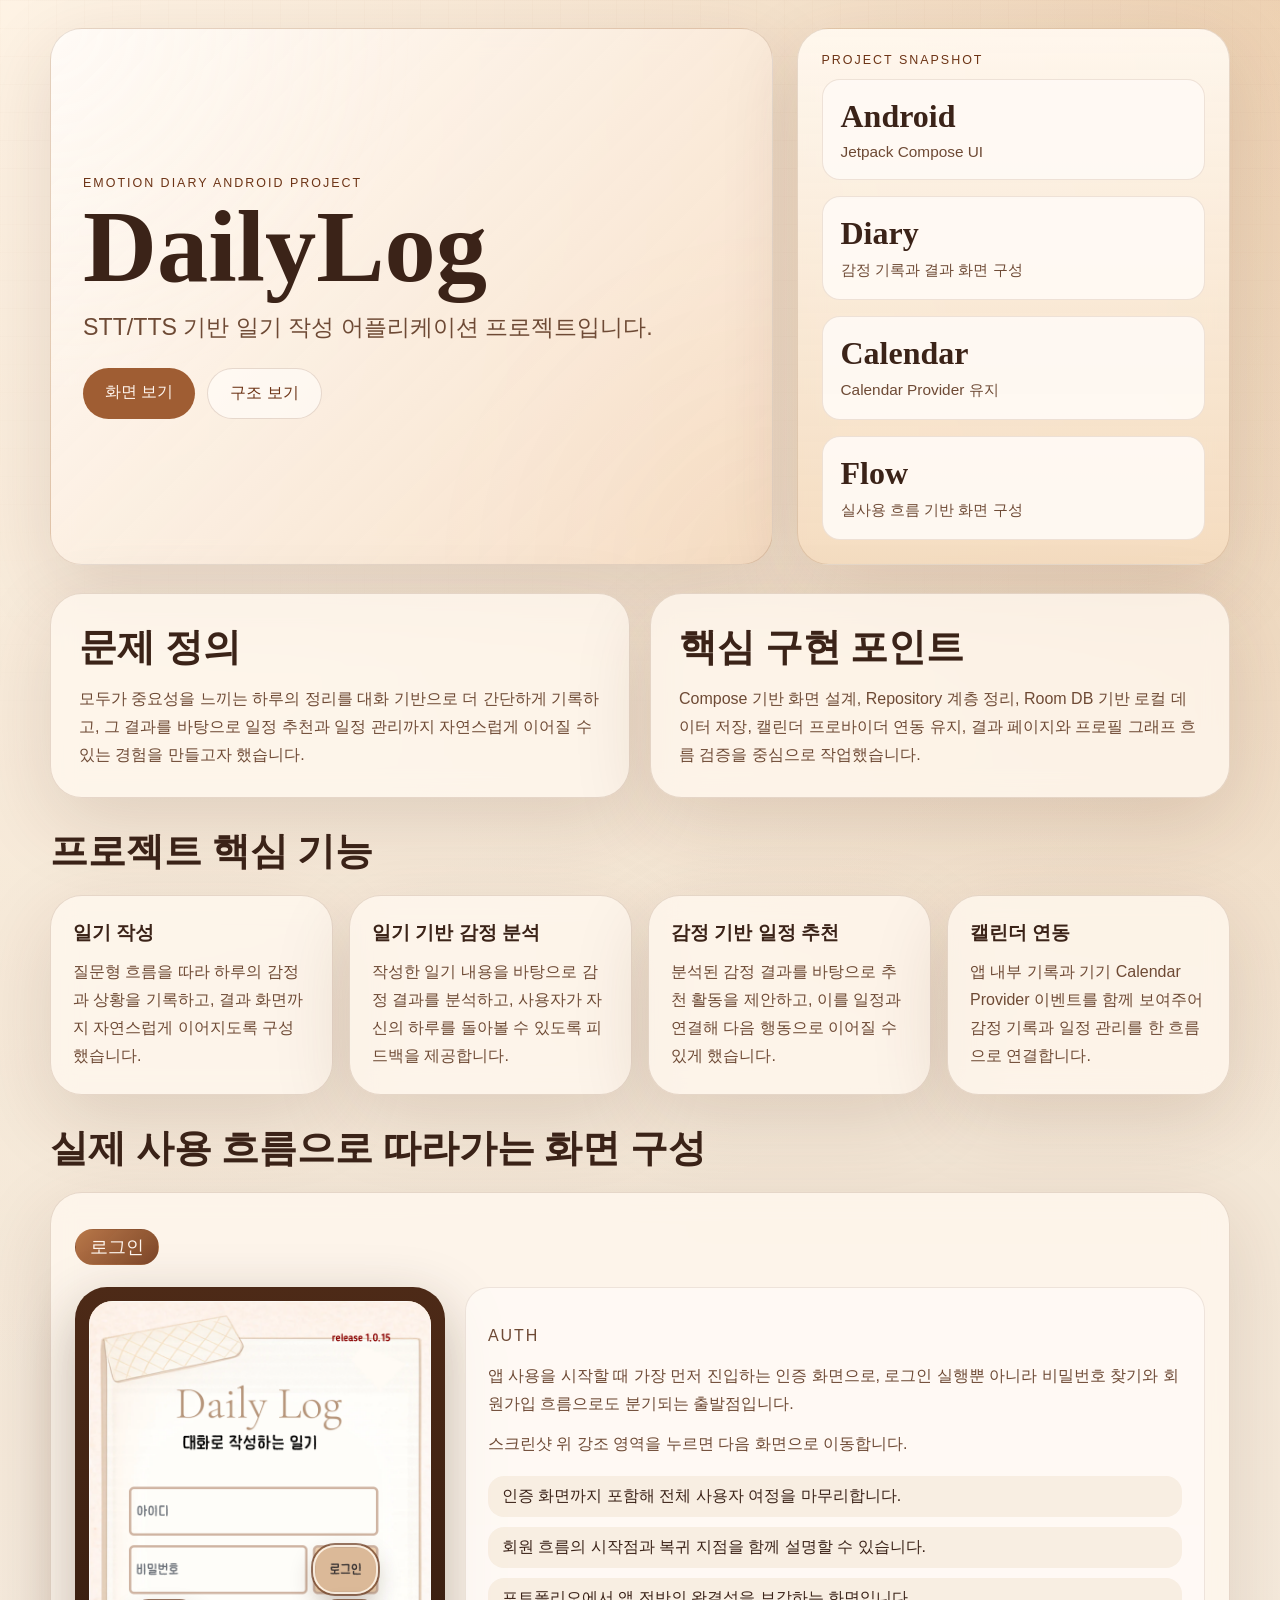
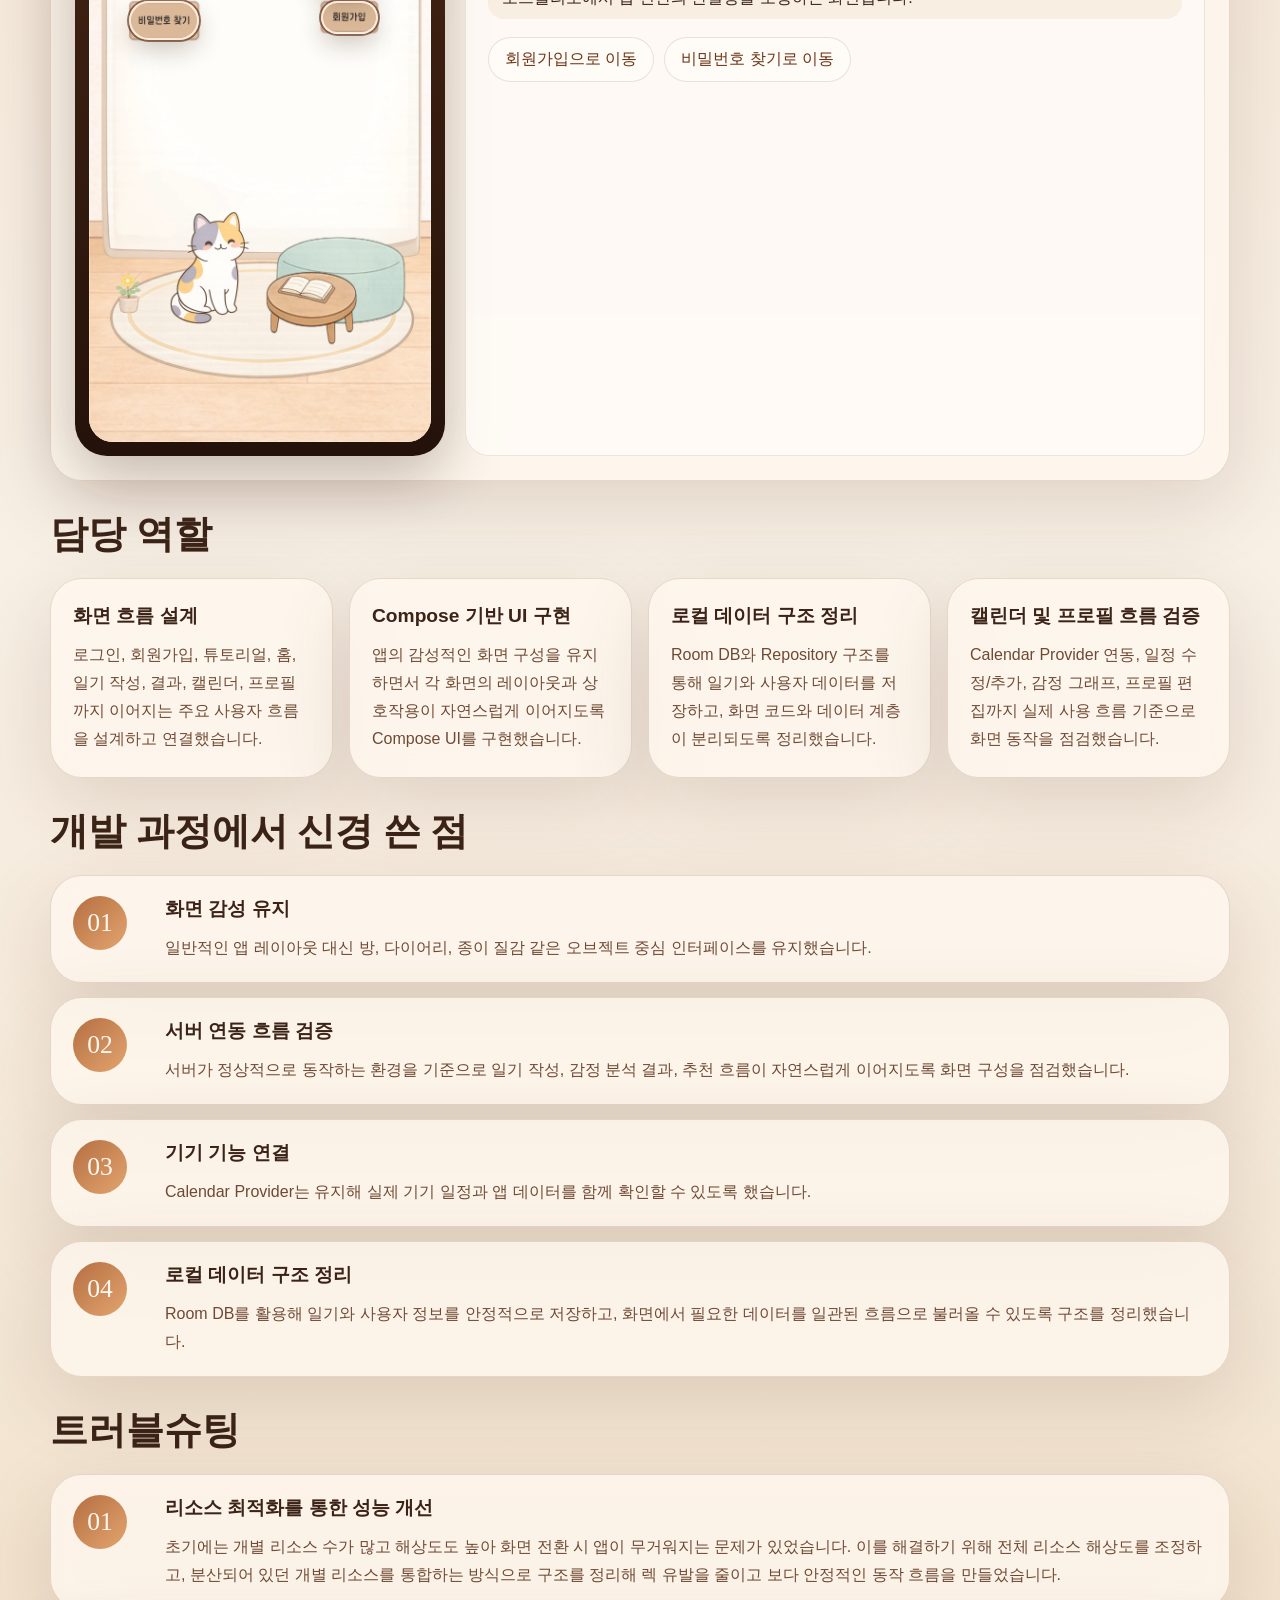
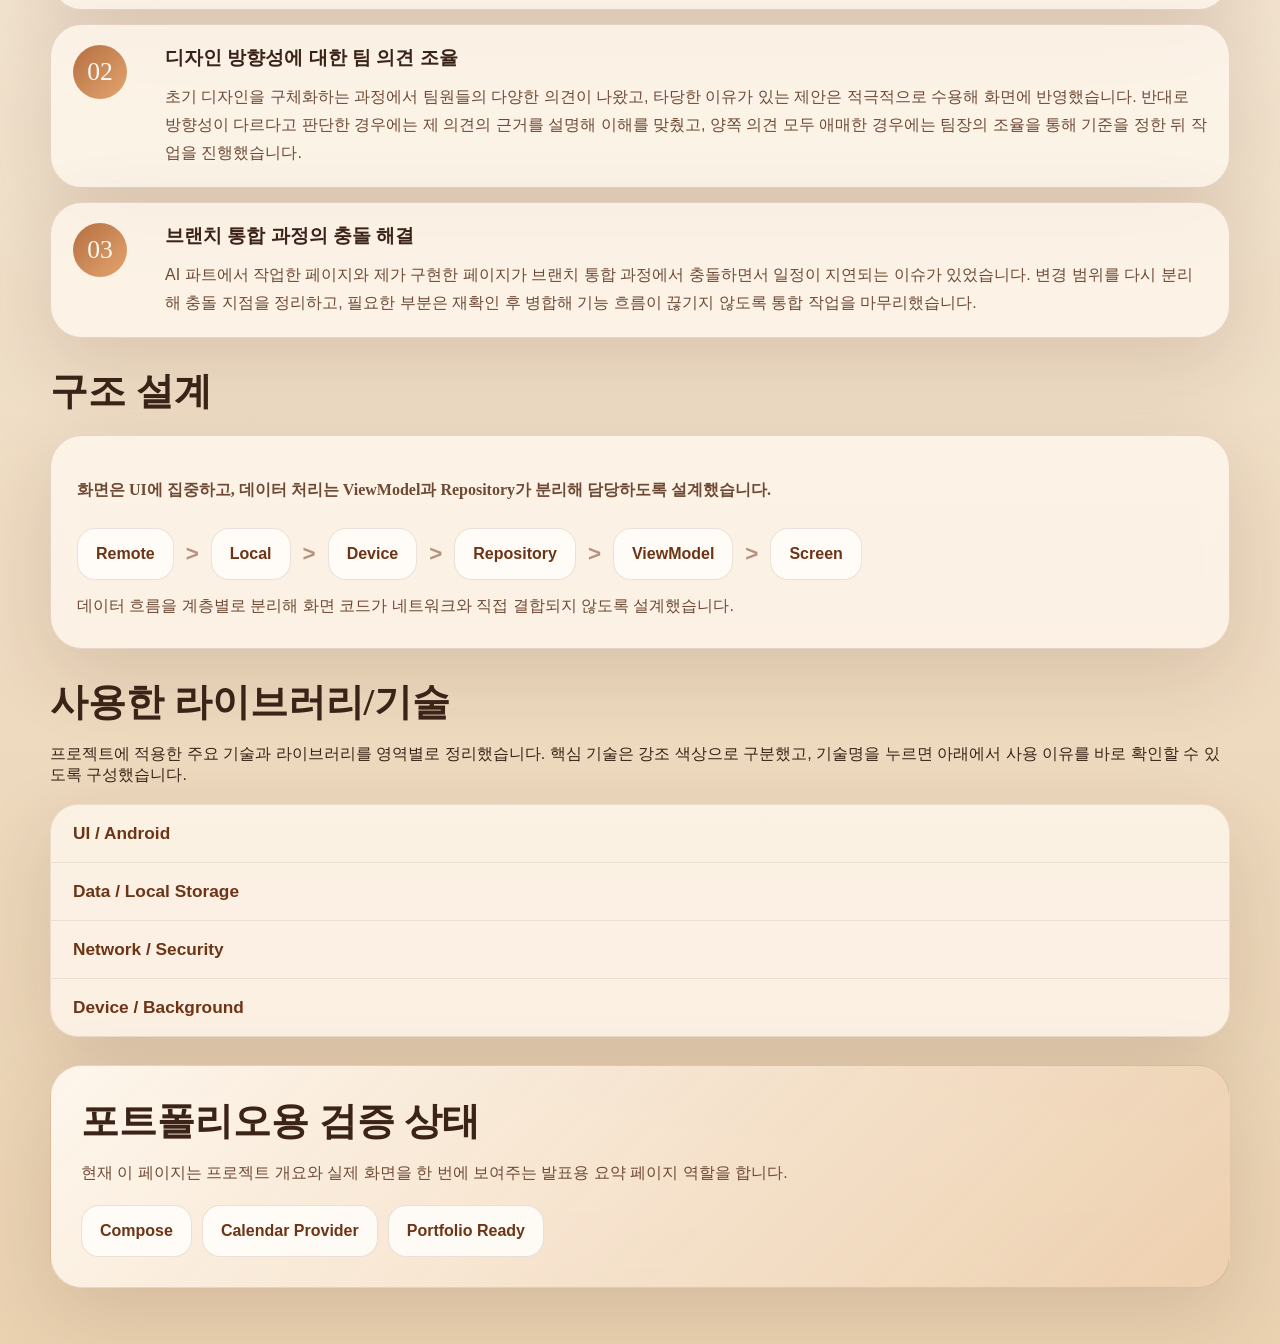
==== dailylog-portfolio/index.html @ 1c886215 "feat: add portfolio hub page to root index" ====
<!DOCTYPE html>
<html lang="ko">
<head>
  <meta charset="UTF-8">
  <meta name="viewport" content="width=device-width, initial-scale=1.0">
  <title>DailyLog Portfolio</title>
  <link rel="stylesheet" href="./styles.css">
</head>
<body>
  <div class="page-shell">
    <header class="hero">
      <div class="hero-copy">
        <p class="eyebrow">Emotion Diary Android Project</p>
        <h1>DailyLog</h1>
        <p class="hero-summary">
          STT/TTS 기반 일기 작성 어플리케이션 프로젝트입니다.
        </p>
        <div class="hero-actions">
          <a class="primary-link" href="#screens">화면 보기</a>
          <a class="secondary-link" href="#architecture">구조 보기</a>
        </div>
      </div>

      <div class="hero-card">
        <p class="hero-card-label">Project Snapshot</p>
        <div class="stat-grid">
          <article class="stat-card">
            <span class="stat-value">Android</span>
            <span class="stat-label">Jetpack Compose UI</span>
          </article>
          <article class="stat-card">
            <span class="stat-value">Diary</span>
            <span class="stat-label">감정 기록과 결과 화면 구성</span>
          </article>
          <article class="stat-card">
            <span class="stat-value">Calendar</span>
            <span class="stat-label">Calendar Provider 유지</span>
          </article>
          <article class="stat-card">
            <span class="stat-value">Flow</span>
            <span class="stat-label">실사용 흐름 기반 화면 구성</span>
          </article>
        </div>
      </div>
    </header>

    <main>
      <section class="section intro-strip" id="overview">
        <article class="panel">
          <h2>문제 정의</h2>
          <p>
            모두가 중요성을 느끼는 하루의 정리를 대화 기반으로 더 간단하게 기록하고,
            그 결과를 바탕으로 일정 추천과 일정 관리까지 자연스럽게 이어질 수 있는 경험을 만들고자 했습니다.
          </p>
        </article>
        <article class="panel">
          <h2>핵심 구현 포인트</h2>
          <p>
            Compose 기반 화면 설계, Repository 계층 정리, Room DB 기반 로컬 데이터 저장, 캘린더 프로바이더 연동 유지,
            결과 페이지와 프로필 그래프 흐름 검증을 중심으로 작업했습니다.
          </p>
        </article>
      </section>

      <section class="section" id="highlights">
        <div class="section-heading">
          <h2>프로젝트 핵심 기능</h2>
        </div>
        <div class="feature-grid">
          <article class="feature-card">
            <h3>일기 작성</h3>
            <p>질문형 흐름을 따라 하루의 감정과 상황을 기록하고, 결과 화면까지 자연스럽게 이어지도록 구성했습니다.</p>
          </article>
          <article class="feature-card">
            <h3>일기 기반 감정 분석</h3>
            <p>작성한 일기 내용을 바탕으로 감정 결과를 분석하고, 사용자가 자신의 하루를 돌아볼 수 있도록 피드백을 제공합니다.</p>
          </article>
          <article class="feature-card">
            <h3>감정 기반 일정 추천</h3>
            <p>분석된 감정 결과를 바탕으로 추천 활동을 제안하고, 이를 일정과 연결해 다음 행동으로 이어질 수 있게 했습니다.</p>
          </article>
          <article class="feature-card">
            <h3>캘린더 연동</h3>
            <p>앱 내부 기록과 기기 Calendar Provider 이벤트를 함께 보여주어 감정 기록과 일정 관리를 한 흐름으로 연결합니다.</p>
          </article>
        </div>
      </section>

      <section class="section" id="screens">
        <div class="section-heading">
          <h2>실제 사용 흐름으로 따라가는 화면 구성</h2>
        </div>
        <div class="flow-layout">
          <section class="flow-stage panel">
            <div class="flow-stage-top">
              <div>
                <h3 id="flow-title" class="visually-hidden">로그인</h3>
                <div class="flow-title-sequence" id="flow-title-sequence" aria-label="현재 화면 순차 경로"></div>
              </div>
            </div>

            <div class="flow-preview-shell">
              <div class="phone-frame">
                <div class="phone-screen phone-screen-demo" id="flow-stage-canvas" aria-live="polite"></div>
              </div>
              <article class="flow-detail-card">
                <p class="flow-screen-type" id="flow-type">Main Entry</p>
                <p class="flow-description" id="flow-description">
                  사용자는 홈 화면에서 오늘의 기록 상태를 보고, 고양이와 상호작용하거나 메뉴를 열어 다음 화면으로 이동합니다.
                </p>
                <p class="flow-interaction-hint" id="flow-hint">
                  화면 안의 강조된 버튼을 직접 눌러도 같은 흐름으로 이동합니다.
                </p>
                <ul class="flat-list flow-points" id="flow-points"></ul>
                <div class="flow-actions" id="flow-actions"></div>
              </article>
            </div>
          </section>
        </div>
      </section>

      <section class="section" id="role">
        <div class="section-heading">
          <h2>담당 역할</h2>
        </div>
        <div class="feature-grid">
          <article class="feature-card">
            <h3>화면 흐름 설계</h3>
            <p>로그인, 회원가입, 튜토리얼, 홈, 일기 작성, 결과, 캘린더, 프로필까지 이어지는 주요 사용자 흐름을 설계하고 연결했습니다.</p>
          </article>
          <article class="feature-card">
            <h3>Compose 기반 UI 구현</h3>
            <p>앱의 감성적인 화면 구성을 유지하면서 각 화면의 레이아웃과 상호작용이 자연스럽게 이어지도록 Compose UI를 구현했습니다.</p>
          </article>
          <article class="feature-card">
            <h3>로컬 데이터 구조 정리</h3>
            <p>Room DB와 Repository 구조를 통해 일기와 사용자 데이터를 저장하고, 화면 코드와 데이터 계층이 분리되도록 정리했습니다.</p>
          </article>
          <article class="feature-card">
            <h3>캘린더 및 프로필 흐름 검증</h3>
            <p>Calendar Provider 연동, 일정 수정/추가, 감정 그래프, 프로필 편집까지 실제 사용 흐름 기준으로 화면 동작을 점검했습니다.</p>
          </article>
        </div>
      </section>

      <section class="section process-section" id="process">
        <div class="section-heading">
          <h2>개발 과정에서 신경 쓴 점</h2>
        </div>
        <div class="timeline">
          <article class="timeline-item">
            <span class="timeline-index">01</span>
            <div>
              <h3>화면 감성 유지</h3>
              <p>일반적인 앱 레이아웃 대신 방, 다이어리, 종이 질감 같은 오브젝트 중심 인터페이스를 유지했습니다.</p>
            </div>
          </article>
          <article class="timeline-item">
            <span class="timeline-index">02</span>
            <div>
              <h3>서버 연동 흐름 검증</h3>
              <p>서버가 정상적으로 동작하는 환경을 기준으로 일기 작성, 감정 분석 결과, 추천 흐름이 자연스럽게 이어지도록 화면 구성을 점검했습니다.</p>
            </div>
          </article>
          <article class="timeline-item">
            <span class="timeline-index">03</span>
            <div>
              <h3>기기 기능 연결</h3>
              <p>Calendar Provider는 유지해 실제 기기 일정과 앱 데이터를 함께 확인할 수 있도록 했습니다.</p>
            </div>
          </article>
          <article class="timeline-item">
            <span class="timeline-index">04</span>
            <div>
              <h3>로컬 데이터 구조 정리</h3>
              <p>Room DB를 활용해 일기와 사용자 정보를 안정적으로 저장하고, 화면에서 필요한 데이터를 일관된 흐름으로 불러올 수 있도록 구조를 정리했습니다.</p>
            </div>
          </article>
        </div>
      </section>

      <section class="section" id="troubleshooting">
        <div class="section-heading">
          <h2>트러블슈팅</h2>
        </div>
        <div class="timeline">
          <article class="timeline-item">
            <span class="timeline-index">01</span>
            <div>
              <h3>리소스 최적화를 통한 성능 개선</h3>
              <p>초기에는 개별 리소스 수가 많고 해상도도 높아 화면 전환 시 앱이 무거워지는 문제가 있었습니다. 이를 해결하기 위해 전체 리소스 해상도를 조정하고, 분산되어 있던 개별 리소스를 통합하는 방식으로 구조를 정리해 렉 유발을 줄이고 보다 안정적인 동작 흐름을 만들었습니다.</p>
            </div>
          </article>
          <article class="timeline-item">
            <span class="timeline-index">02</span>
            <div>
              <h3>디자인 방향성에 대한 팀 의견 조율</h3>
              <p>초기 디자인을 구체화하는 과정에서 팀원들의 다양한 의견이 나왔고, 타당한 이유가 있는 제안은 적극적으로 수용해 화면에 반영했습니다. 반대로 방향성이 다르다고 판단한 경우에는 제 의견의 근거를 설명해 이해를 맞췄고, 양쪽 의견 모두 애매한 경우에는 팀장의 조율을 통해 기준을 정한 뒤 작업을 진행했습니다.</p>
            </div>
          </article>
          <article class="timeline-item">
            <span class="timeline-index">03</span>
            <div>
              <h3>브랜치 통합 과정의 충돌 해결</h3>
              <p>AI 파트에서 작업한 페이지와 제가 구현한 페이지가 브랜치 통합 과정에서 충돌하면서 일정이 지연되는 이슈가 있었습니다. 변경 범위를 다시 분리해 충돌 지점을 정리하고, 필요한 부분은 재확인 후 병합해 기능 흐름이 끊기지 않도록 통합 작업을 마무리했습니다.</p>
            </div>
          </article>
        </div>
      </section>

      <section class="section architecture-section" id="architecture">
        <div class="section-heading">
          <h2>구조 설계</h2>
        </div>
        <div class="architecture-layout">
          <article class="panel architecture-panel">
            <p class="architecture-lead">
              화면은 UI에 집중하고, 데이터 처리는 ViewModel과 Repository가 분리해 담당하도록 설계했습니다.
            </p>
            <div class="architecture-flow">
              <span class="architecture-flow-card">Remote</span>
              <span class="architecture-flow-arrow">></span>
              <span class="architecture-flow-card">Local</span>
              <span class="architecture-flow-arrow">></span>
              <span class="architecture-flow-card">Device</span>
              <span class="architecture-flow-arrow">></span>
              <span class="architecture-flow-card">Repository</span>
              <span class="architecture-flow-arrow">></span>
              <span class="architecture-flow-card">ViewModel</span>
              <span class="architecture-flow-arrow">></span>
              <span class="architecture-flow-card">Screen</span>
            </div>
            <p class="architecture-caption">
              데이터 흐름을 계층별로 분리해 화면 코드가 네트워크와 직접 결합되지 않도록 설계했습니다.
            </p>
          </article>
        </div>
      </section>

      <section class="section" id="stack">
        <div class="section-heading">
          <h2>사용한 라이브러리/기술</h2>
          <p>
            프로젝트에 적용한 주요 기술과 라이브러리를 영역별로 정리했습니다.
            핵심 기술은 강조 색상으로 구분했고, 기술명을 누르면 아래에서 사용 이유를 바로 확인할 수 있도록 구성했습니다.
          </p>
        </div>

        <div class="stack-shell">
          <details class="stack-group">
            <summary>UI / Android</summary>
            <div class="stack-content">
              <div class="stack-chip-row">
                <button class="stack-chip is-highlight" type="button" data-reason-target="reason-kotlin">Kotlin</button>
                <button class="stack-chip is-highlight" type="button" data-reason-target="reason-compose">Jetpack Compose</button>
                <button class="stack-chip" type="button" data-reason-target="reason-material3">Material 3</button>
                <button class="stack-chip" type="button" data-reason-target="reason-activity-compose">Activity Compose</button>
                <button class="stack-chip" type="button" data-reason-target="reason-lifecycle-compose">Lifecycle Compose</button>
              </div>
              <div class="stack-reason-display">
                <article class="stack-reason-panel" id="reason-kotlin">
                  <p>ASR과 TTS 기능을 포함한 음성 기반 일기 앱에서는 응답 속도와 기기 자원 활용이 중요하다고 판단했습니다. 그래서 React Native나 Expo 같은 크로스플랫폼 방식보다 Android 네이티브 환경에 더 직접적으로 접근할 수 있는 Kotlin을 선택했고, 이를 통해 음성 처리 라이브러리 연동과 화면 성능을 보다 안정적으로 구성할 수 있었습니다.</p>
                </article>
                <article class="stack-reason-panel" id="reason-compose">
                  <p>오브젝트 중심의 커스텀 UI를 빠르게 구성하고, 화면 상태 변화에 따라 로그인, 홈, 일기, 캘린더, 프로필 흐름을 일관되게 관리하기 위해 사용했습니다.</p>
                </article>
                <article class="stack-reason-panel" id="reason-material3">
                  <p>Compose 기반 UI에서 기본 컴포넌트와 상호작용 패턴을 안정적으로 활용하면서, 프로젝트 톤에 맞게 커스터마이징하기 위해 사용했습니다.</p>
                </article>
                <article class="stack-reason-panel" id="reason-activity-compose">
                  <p>Android Activity 진입점에서 Compose 화면을 자연스럽게 연결하고 앱의 시작 구조를 간결하게 유지하기 위해 사용했습니다.</p>
                </article>
                <article class="stack-reason-panel" id="reason-lifecycle-compose">
                  <p>화면 상태와 라이프사이클 변화를 Compose 화면 안에서 안정적으로 반영해 화면 전환과 상태 관리를 자연스럽게 처리하기 위해 사용했습니다.</p>
                </article>
              </div>
            </div>
          </details>

          <details class="stack-group">
            <summary>Data / Local Storage</summary>
            <div class="stack-content">
              <div class="stack-chip-row">
                <button class="stack-chip is-highlight" type="button" data-reason-target="reason-room">Room DB</button>
                <button class="stack-chip" type="button" data-reason-target="reason-repository">Repository Pattern</button>
                <button class="stack-chip" type="button" data-reason-target="reason-serialization">Kotlin Serialization</button>
                <button class="stack-chip" type="button" data-reason-target="reason-jackson">Jackson Kotlin</button>
              </div>
              <div class="stack-reason-display">
                <article class="stack-reason-panel" id="reason-room">
                  <p>일기와 사용자 정보를 로컬에 안정적으로 저장하고, 화면 코드가 직접 데이터 저장소를 다루지 않도록 Repository 계층과 함께 구조를 분리하기 위해 사용했습니다.</p>
                </article>
                <article class="stack-reason-panel" id="reason-repository">
                  <p>화면과 데이터 소스를 분리해 네트워크, 로컬 DB, 기기 기능을 한 계층에서 정리하고 화면 코드의 결합도를 낮추기 위해 적용했습니다.</p>
                </article>
                <article class="stack-reason-panel" id="reason-serialization">
                  <p>앱 내부에서 사용하는 데이터 구조를 직렬화하고 상태나 응답 값을 Kotlin 코드 중심으로 다루기 위해 사용했습니다.</p>
                </article>
                <article class="stack-reason-panel" id="reason-jackson">
                  <p>서버 응답 데이터를 Kotlin 객체로 안정적으로 변환하고 Retrofit과 함께 API 응답 처리를 구성하기 위해 사용했습니다.</p>
                </article>
              </div>
            </div>
          </details>

          <details class="stack-group">
            <summary>Network / Security</summary>
            <div class="stack-content">
              <div class="stack-chip-row">
                <button class="stack-chip is-highlight" type="button" data-reason-target="reason-retrofit">Retrofit</button>
                <button class="stack-chip is-highlight" type="button" data-reason-target="reason-okhttp">OkHttp</button>
                <button class="stack-chip" type="button" data-reason-target="reason-logging">Logging Interceptor</button>
                <button class="stack-chip" type="button" data-reason-target="reason-security">Android Security Crypto</button>
              </div>
              <div class="stack-reason-display">
                <article class="stack-reason-panel" id="reason-retrofit">
                  <p>서버와의 API 통신을 인터페이스 기반으로 명확하게 분리하고, 응답 처리 구조를 일관되게 관리하기 위해 사용했습니다.</p>
                </article>
                <article class="stack-reason-panel" id="reason-okhttp">
                  <p>네트워크 요청과 응답 흐름을 안정적으로 처리하고, 인터셉터를 통해 통신 과정을 확장할 수 있도록 구성하기 위해 사용했습니다.</p>
                </article>
                <article class="stack-reason-panel" id="reason-logging">
                  <p>API 요청과 응답 로그를 확인해 서버 연동 과정에서 발생하는 문제를 빠르게 점검하고 디버깅하기 위해 사용했습니다.</p>
                </article>
                <article class="stack-reason-panel" id="reason-security">
                  <p>앱에서 다루는 민감한 정보와 인증 관련 데이터를 더 안전하게 저장하기 위한 보안 계층으로 활용했습니다.</p>
                </article>
              </div>
            </div>
          </details>

          <details class="stack-group">
            <summary>Device / Background</summary>
            <div class="stack-content">
              <div class="stack-chip-row">
                <button class="stack-chip is-highlight" type="button" data-reason-target="reason-calendar-provider">Calendar Provider</button>
                <button class="stack-chip" type="button" data-reason-target="reason-workmanager">WorkManager</button>
                <button class="stack-chip" type="button" data-reason-target="reason-sherpa">Sherpa ONNX</button>
              </div>
              <div class="stack-reason-display">
                <article class="stack-reason-panel" id="reason-calendar-provider">
                  <p>감정 기록과 실제 기기 일정을 연결해 사용자가 앱 내부 기록과 일정 관리를 한 화면 흐름 안에서 함께 확인할 수 있도록 하기 위해 사용했습니다.</p>
                </article>
                <article class="stack-reason-panel" id="reason-workmanager">
                  <p>백그라운드 작업이나 지연 실행이 필요한 기능을 Android 환경에 맞게 안정적으로 처리하기 위해 사용했습니다.</p>
                </article>
                <article class="stack-reason-panel" id="reason-sherpa">
                  <p>앱 내 음성 처리 기능을 지원하기 위한 라이브러리로 활용해 음성 기반 입력 흐름을 구현할 수 있도록 구성했습니다.</p>
                </article>
              </div>
            </div>
          </details>
        </div>
      </section>

      <section class="section closing-section" id="closing">
        <article class="closing-card">
          <h2>포트폴리오용 검증 상태</h2>
          <p>
            현재 이 페이지는 프로젝트 개요와 실제 화면을 한 번에 보여주는
            발표용 요약 페이지 역할을 합니다.
          </p>
          <div class="closing-meta">
            <span>Compose</span>
            <span>Calendar Provider</span>
            <span>Portfolio Ready</span>
          </div>
        </article>
      </section>
    </main>
  </div>

  <script src="./app.js"></script>
</body>
</html>
---- dailylog-portfolio/styles.css ----
:root {
  --bg: #f3e5d2;
  --bg-strong: #e2b98f;
  --surface: rgba(255, 248, 239, 0.78);
  --surface-strong: rgba(255, 250, 245, 0.92);
  --line: rgba(123, 77, 47, 0.18);
  --text: #3b2318;
  --muted: #6e4a35;
  --accent: #9f5d33;
  --accent-deep: #6d3416;
  --shadow: 0 24px 80px rgba(76, 38, 18, 0.14);
  --radius-xl: 32px;
  --radius-lg: 24px;
  --radius-md: 18px;
}

* {
  box-sizing: border-box;
}

html {
  scroll-behavior: smooth;
}

body {
  margin: 0;
  color: var(--text);
  background:
    radial-gradient(circle at top left, rgba(255, 244, 230, 0.95), transparent 30%),
    radial-gradient(circle at top right, rgba(229, 176, 125, 0.34), transparent 25%),
    linear-gradient(180deg, #efddc6 0%, #f8f0e5 48%, #ead2b1 100%);
  font-family: "Pretendard", "Noto Sans KR", "Apple SD Gothic Neo", "Malgun Gothic", sans-serif;
}

body::before {
  content: "";
  position: fixed;
  inset: 0;
  pointer-events: none;
  background-image:
    linear-gradient(rgba(140, 91, 53, 0.04) 1px, transparent 1px),
    linear-gradient(90deg, rgba(140, 91, 53, 0.03) 1px, transparent 1px);
  background-size: 28px 28px;
  mask-image: linear-gradient(180deg, rgba(0, 0, 0, 0.45), transparent 88%);
}

.page-shell {
  width: min(1180px, calc(100% - 32px));
  margin: 0 auto;
  padding: 28px 0 56px;
}

.hero,
.section {
  position: relative;
  z-index: 1;
}

.hero {
  display: grid;
  grid-template-columns: minmax(0, 1.25fr) minmax(320px, 0.75fr);
  gap: 24px;
  align-items: stretch;
  min-height: 48vh;
}

.hero-copy,
.hero-card,
.panel,
.feature-card,
.shot-card,
.closing-card,
.timeline-item {
  border: 1px solid var(--line);
  border-radius: var(--radius-xl);
  background: var(--surface);
  box-shadow: var(--shadow);
  backdrop-filter: blur(12px);
}

.hero-copy {
  padding: 30px 32px 28px;
  display: flex;
  flex-direction: column;
  justify-content: center;
  background:
    linear-gradient(135deg, rgba(255, 251, 247, 0.92), rgba(247, 222, 197, 0.78)),
    radial-gradient(circle at bottom right, rgba(193, 128, 78, 0.24), transparent 38%),
    radial-gradient(circle at top left, rgba(255, 245, 232, 0.96), transparent 42%);
  overflow: hidden;
}

.eyebrow,
.hero-card-label {
  letter-spacing: 0.16em;
  text-transform: uppercase;
  font-size: 0.78rem;
  color: var(--accent-deep);
  margin: 0 0 12px;
}

.hero h1 {
  margin: 0;
  font-family: "Georgia", "Times New Roman", serif;
  font-size: clamp(4rem, 8vw, 7.4rem);
  line-height: 0.88;
  font-weight: 600;
}

.hero-summary {
  margin: 16px 0 0;
  max-width: 620px;
  font-size: clamp(1.12rem, 2vw, 1.45rem);
  line-height: 1.7;
  color: var(--muted);
}

.hero-actions {
  display: flex;
  flex-wrap: wrap;
  gap: 12px;
  margin-top: 20px;
}

.hero-actions a {
  text-decoration: none;
  border-radius: 999px;
  padding: 14px 22px;
  font-size: 1rem;
  transition: transform 180ms ease, background-color 180ms ease;
}

.hero-actions a:hover {
  transform: translateY(-2px);
}

.primary-link {
  background: var(--accent);
  color: #fff6ef;
}

.secondary-link {
  border: 1px solid rgba(109, 52, 22, 0.16);
  color: var(--accent-deep);
  background: rgba(255, 251, 247, 0.72);
}

.hero-card {
  padding: 24px;
  display: flex;
  flex-direction: column;
  justify-content: flex-start;
  background:
    linear-gradient(180deg, rgba(255, 248, 239, 0.95), rgba(245, 220, 191, 0.82));
}

.stat-grid,
.feature-grid,
.gallery-grid {
  display: grid;
  gap: 16px;
}

.stat-grid {
  grid-template-columns: 1fr;
}

.stat-card {
  border-radius: var(--radius-md);
  padding: 18px;
  background: var(--surface-strong);
  border: 1px solid rgba(132, 83, 48, 0.14);
}

.stat-value {
  display: block;
  font-family: "Georgia", "Times New Roman", serif;
  font-size: 2rem;
  font-weight: 600;
}

.stat-label {
  display: block;
  margin-top: 8px;
  font-size: 0.96rem;
  color: var(--muted);
}

.section {
  margin-top: 28px;
}

.intro-strip {
  display: grid;
  grid-template-columns: repeat(2, minmax(0, 1fr));
  gap: 20px;
}

.panel {
  padding: 28px;
}

.section-heading {
  margin-bottom: 18px;
}

.section-heading h2,
.panel h2,
.closing-card h2 {
  margin: 0;
  font-family: "Georgia", "Times New Roman", serif;
  font-size: clamp(2rem, 3vw, 3.2rem);
  font-weight: 600;
}

.panel p,
.feature-card p,
.closing-card p,
.timeline-item p,
.shot-card figcaption {
  margin: 12px 0 0;
  line-height: 1.75;
  color: var(--muted);
  font-size: 1rem;
}

.feature-grid {
  grid-template-columns: repeat(4, minmax(0, 1fr));
}

.feature-card {
  padding: 24px 22px;
}

.feature-card h3,
.timeline-item h3 {
  margin: 0;
  font-size: 1.2rem;
}

.architecture-layout {
  display: block;
}

.architecture-panel {
  padding: 28px 26px;
}

.architecture-lead {
  margin: 0;
  max-width: 700px;
  font-family: "Georgia", "Times New Roman", serif;
  font-size: clamp(1.9rem, 3vw, 3rem);
  line-height: 1.1;
  font-weight: 600;
  color: var(--text);
}

.architecture-flow {
  display: flex;
  flex-wrap: wrap;
  align-items: center;
  gap: 12px;
  margin-top: 24px;
}

.architecture-flow-card,
.closing-meta span {
  display: inline-flex;
  align-items: center;
  justify-content: center;
  min-height: 52px;
  padding: 0 18px;
  border-radius: 18px;
  background: rgba(255, 252, 248, 0.92);
  border: 1px solid rgba(116, 66, 35, 0.14);
  color: var(--accent-deep);
  font-weight: 700;
}

.architecture-flow-arrow {
  color: rgba(109, 52, 22, 0.5);
  font-size: 1.4rem;
  font-weight: 700;
}

.architecture-caption {
  margin: 22px 0 0;
  max-width: 720px;
}

.flat-list {
  list-style: none;
  padding: 0;
  margin: 14px 0 0;
}

.flat-list li + li {
  margin-top: 10px;
}

.flow-layout {
  display: block;
}

.flow-label,
.flow-screen-type {
  margin: 0;
  color: var(--accent-deep);
  letter-spacing: 0.12em;
  text-transform: uppercase;
  font-size: 0.76rem;
}

.flow-stage {
  padding: 24px;
}

.flow-stage-top {
  display: flex;
  justify-content: space-between;
  gap: 16px;
  align-items: center;
}

.flow-stage-top h3 {
  margin: 8px 0 0;
  font-size: clamp(1.8rem, 2.6vw, 2.8rem);
  font-family: "Georgia", "Times New Roman", serif;
  font-weight: 600;
}

.flow-controls {
  display: flex;
  gap: 10px;
}

.flow-control,
.flow-action {
  border: 1px solid rgba(115, 67, 36, 0.14);
  background: rgba(255, 251, 247, 0.9);
  color: var(--accent-deep);
  border-radius: 999px;
  padding: 11px 16px;
  cursor: pointer;
  font: inherit;
  transition: transform 180ms ease, background-color 180ms ease;
}

.flow-control:hover,
.flow-action:hover {
  transform: translateY(-2px);
}

.flow-preview-shell {
  margin-top: 22px;
  display: grid;
  grid-template-columns: minmax(280px, 370px) minmax(0, 1fr);
  gap: 20px;
  align-items: start;
}

.phone-frame {
  padding: 14px;
  border-radius: 32px;
  background: linear-gradient(180deg, #4d2a17, #24120a);
  box-shadow: 0 20px 60px rgba(40, 18, 8, 0.28);
}

.phone-screen {
  position: relative;
  border-radius: 24px;
  overflow: hidden;
  background: #f5ecdf;
}

.phone-screen-demo {
  min-height: 640px;
  padding: 0;
  background: #eadbc8;
}

.phone-frame img {
  display: block;
  width: 100%;
  height: auto;
  object-fit: contain;
  border-radius: 24px;
}

.flow-hotspots {
  position: absolute;
  inset: 0;
}

.flow-stage-figure {
  position: relative;
  margin: 0;
  aspect-ratio: 1440 / 3120;
  background: #f3e5d2;
}

.flow-stage-image {
  display: block;
  width: 100%;
  height: 100%;
  object-fit: contain;
}

.demo-screen {
  position: relative;
  min-height: 610px;
  border-radius: 20px;
  overflow: hidden;
  color: #5b3a28;
}

.demo-layer-image {
  position: absolute;
  display: block;
  user-select: none;
  -webkit-user-drag: none;
  pointer-events: none;
}

.demo-room-bg {
  inset: 0;
  width: 100%;
  height: 100%;
  object-fit: cover;
}

.demo-room-rug-img {
  left: -5%;
  bottom: 3%;
  width: 108%;
  height: 17%;
  object-fit: contain;
}

.demo-room-cat-img {
  left: 4%;
  bottom: 16%;
  width: 20%;
  height: 20%;
  object-fit: contain;
}

.demo-room-table-img {
  right: 4%;
  bottom: 12%;
  width: 36%;
  height: 14%;
  object-fit: contain;
}

.demo-room-diary-img {
  right: 10%;
  bottom: 17.2%;
  width: 26%;
  height: 8%;
  object-fit: contain;
}

.demo-room-flowerpot-img {
  right: 3%;
  bottom: 25%;
  width: 5.5%;
  height: 6.5%;
  object-fit: contain;
}

.demo-room {
  background:
    linear-gradient(180deg, #f9efe3 0 58%, #e4b780 58% 72%, #d0a06a 72% 100%);
}

.demo-header {
  display: flex;
  justify-content: space-between;
  align-items: flex-start;
  position: relative;
  z-index: 2;
  padding: 18px 16px 0;
}

.demo-brand {
  color: #a36c3e;
}

.demo-brand strong {
  display: block;
  font-size: 1.6rem;
}

.demo-brand span {
  display: block;
  margin-top: 4px;
  font-size: 0.84rem;
}

.demo-paw {
  width: 42px;
  height: 42px;
  border: 0;
  border-radius: 50%;
  background: transparent center/contain no-repeat;
  box-shadow: 0 12px 28px rgba(88, 47, 22, 0.16);
  cursor: pointer;
}

.demo-object,
.demo-button,
.demo-menu-card,
.demo-chip,
.demo-icon-action,
.demo-card-action {
  border: 0;
  font: inherit;
  cursor: pointer;
}

.demo-object {
  appearance: none;
}

.demo-object:disabled,
.demo-button:disabled {
  cursor: default;
}

.demo-wall-calendar {
  position: absolute;
  top: 82px;
  left: 7.2%;
  width: 85.5%;
  height: 31.2%;
  padding: 12px 14px 10px;
  border-radius: 22px;
  background: linear-gradient(180deg, #ecd0a4, #f7ebd5);
  box-shadow: 0 12px 28px rgba(117, 68, 34, 0.16);
}

.demo-wall-calendar-paper {
  position: absolute;
  inset: 0;
  width: 100%;
  height: 100%;
  object-fit: fill;
}

.demo-wall-calendar-board {
  position: absolute;
  left: 5.8%;
  right: 5.8%;
  top: 16.1%;
  height: 68.2%;
  width: 89%;
  object-fit: fill;
}

.demo-calendar-head {
  position: relative;
  z-index: 2;
  display: flex;
  justify-content: space-between;
  align-items: center;
  color: #a36c3e;
  font-size: 0.8rem;
  font-weight: 700;
  padding: 2px 16% 0 16%;
}

.demo-calendar-grid {
  position: relative;
  z-index: 2;
  display: grid;
  grid-template-columns: repeat(7, 1fr);
  gap: 3px;
  margin-top: 10px;
}

.demo-calendar-cell {
  aspect-ratio: 1 / 1;
  border-radius: 8px;
  background: rgba(255, 248, 237, 0.42);
  display: grid;
  place-items: center;
  font-size: 0.58rem;
  color: #8d5b23;
}

.demo-calendar-cell.is-today,
.demo-calendar-cell.is-marked {
  background: #f4d8ad;
  font-weight: 700;
}

.demo-rug {
  position: absolute;
  left: -8px;
  right: -8px;
  bottom: 42px;
  height: 124px;
  border-radius: 50% 50% 16px 16px;
  background: radial-gradient(circle at center, #c97f4f, #a15a33 70%);
  opacity: 0.92;
}

.demo-cat {
  position: absolute;
  left: 20px;
  bottom: 110px;
  width: 132px;
  height: 198px;
  display: grid;
  place-items: center;
  border-radius: 34px 34px 28px 28px;
  background: linear-gradient(180deg, #e4a568, #9c5f37);
  color: #fff4e8;
  font-size: 3rem;
  box-shadow: 0 18px 34px rgba(103, 53, 26, 0.26);
}

.demo-table {
  position: absolute;
  right: 18px;
  bottom: 96px;
  width: 206px;
  height: 114px;
  border-radius: 20px;
  background: linear-gradient(180deg, #7a4d33, #4d2d1e);
}

.demo-diary {
  position: absolute;
  right: 42px;
  bottom: 120px;
  width: 154px;
  height: 72px;
  border-radius: 16px;
  background: linear-gradient(180deg, #f2d4a7, #dca868);
  color: #6d3416;
  box-shadow: 0 12px 20px rgba(73, 36, 18, 0.22);
}

.demo-menu-stack {
  position: absolute;
  top: 86px;
  right: 12px;
  width: 154px;
  display: grid;
  gap: 6px;
  z-index: 3;
}

.demo-menu-card {
  display: flex;
  align-items: center;
  gap: 10px;
  min-height: 44px;
  padding: 0 12px;
  border-radius: 14px;
  background: linear-gradient(180deg, #f0ddbf, #d4b087);
  color: #8d5b23;
  box-shadow: 0 8px 16px rgba(95, 53, 28, 0.16);
}

.demo-menu-card img {
  width: 24px;
  height: 24px;
  object-fit: contain;
  pointer-events: none;
}

.demo-menu-card span {
  font-size: 0.82rem;
}

.demo-paper-screen,
.demo-profile-screen,
.demo-auth-screen,
.demo-calendar-screen {
  background: linear-gradient(180deg, #fbf3e8, #f1dcc6);
}

.demo-bar {
  display: flex;
  justify-content: space-between;
  align-items: center;
  margin-bottom: 14px;
}

.demo-back {
  width: 48px;
  height: 48px;
  border-radius: 50%;
  background: transparent center/contain no-repeat;
  color: transparent;
  font-size: 0;
}

.demo-pill {
  min-height: 38px;
  padding: 0 16px;
  border-radius: 999px;
  background: #f6d8d6;
  color: #7a1f24;
}

.demo-book {
  margin: 14px auto 0;
  width: 84%;
  min-height: 372px;
  padding: 18px 20px;
  border-radius: 22px;
  background: linear-gradient(180deg, #f6e5c7, #ead1a4);
  box-shadow: 0 16px 34px rgba(121, 73, 39, 0.16);
}

.demo-date {
  text-align: center;
  color: #7a5540;
  font-size: 0.88rem;
  font-weight: 700;
}

.demo-title-row {
  display: flex;
  justify-content: center;
  align-items: center;
  gap: 8px;
  margin-top: 10px;
}

.demo-title-row h4 {
  margin: 0;
  font-size: 1.08rem;
  color: #8a6247;
}

.demo-body {
  margin-top: 14px;
  line-height: 1.68;
  font-size: 0.84rem;
  color: #6a4834;
  white-space: pre-line;
}

.demo-rec-card {
  margin-top: 14px;
  padding: 12px;
  border-radius: 18px;
  background: rgba(255, 250, 244, 0.72);
  border: 1px solid rgba(126, 74, 40, 0.12);
}

.demo-rec-card strong,
.demo-panel-card strong {
  display: block;
  font-size: 1rem;
  color: #6d3416;
}

.demo-rec-card p,
.demo-panel-card p,
.demo-body-note,
.demo-auth-copy p {
  margin: 8px 0 0;
  line-height: 1.65;
  color: #6e4a35;
}

.demo-bottom-nav {
  position: absolute;
  left: 16px;
  right: 16px;
  bottom: 16px;
  display: flex;
  justify-content: center;
  gap: 10px;
}

.demo-icon-action {
  width: 50px;
  height: 50px;
  border-radius: 50%;
  background: linear-gradient(180deg, #f3d4a9, #d19456);
  color: #6d3416;
  box-shadow: 0 10px 22px rgba(87, 47, 22, 0.18);
}

.demo-question-card,
.demo-panel-card,
.demo-graph-card,
.demo-form-card {
  border-radius: 22px;
  background: rgba(255, 251, 246, 0.9);
  border: 1px solid rgba(126, 74, 40, 0.12);
  box-shadow: 0 14px 28px rgba(117, 68, 34, 0.08);
}

.demo-question-card {
  margin-top: 68px;
  padding: 18px;
}

.demo-question-card strong {
  display: block;
  font-size: 1.1rem;
}

.demo-answer-box {
  height: 104px;
  margin-top: 16px;
  border-radius: 18px;
  background: #f1e0ca;
  border: 1px dashed rgba(132, 83, 48, 0.34);
}

.demo-write-actions {
  position: absolute;
  left: 16px;
  right: 16px;
  bottom: 16px;
  display: grid;
  grid-template-columns: 1fr 1.4fr 1fr;
  gap: 10px;
}

.demo-button {
  min-height: 44px;
  padding: 0 14px;
  border-radius: 18px;
  background: linear-gradient(180deg, #f3d4a9, #db9f61);
  color: #6d3416;
  box-shadow: 0 10px 18px rgba(104, 57, 29, 0.14);
}

.demo-panel-card {
  padding: 18px;
}

.demo-overlay {
  position: absolute;
  inset: 0;
  display: grid;
  place-items: center;
  padding: 20px;
  background: rgba(75, 41, 19, 0.28);
}

.demo-modal {
  width: 84%;
  border-radius: 22px;
  background: linear-gradient(180deg, #f8ead8, #ecd1ab);
  padding: 18px 16px 16px;
  box-shadow: 0 18px 34px rgba(72, 35, 16, 0.2);
}

.demo-modal-head {
  display: flex;
  justify-content: space-between;
  align-items: center;
}

.demo-close {
  width: 38px;
  height: 38px;
  border-radius: 50%;
  background: rgba(160, 102, 58, 0.14);
  color: #6d3416;
}

.demo-radar {
  width: 118px;
  height: 118px;
  margin: 14px auto;
  border-radius: 50%;
  background:
    radial-gradient(circle at center, rgba(214, 139, 72, 0.45) 0 30%, transparent 31% 100%),
    conic-gradient(from 0deg, #d28a55, #f2c286, #b86c3d, #f2c286, #d28a55);
  display: grid;
  place-items: center;
  color: #fff8f1;
  font-weight: 700;
}

.demo-modal-actions {
  margin-top: 18px;
  display: flex;
  justify-content: center;
}

.demo-calendar-screen .demo-calendar-board {
  margin-top: 14px;
  padding: 14px;
  border-radius: 20px;
  background: linear-gradient(180deg, #ecd0a4, #f6ead4);
  box-shadow: 0 16px 30px rgba(117, 68, 34, 0.12);
}

.demo-calendar-screen .demo-calendar-grid {
  gap: 7px;
}

.demo-date-row {
  display: flex;
  justify-content: space-between;
  align-items: center;
  margin-top: 12px;
}

.demo-date-card {
  padding: 8px 12px;
  border-radius: 16px;
  background: #f1e0ca;
  color: #7a5540;
}

.demo-plus {
  width: 34px;
  height: 34px;
  border-radius: 50%;
  background: transparent center/contain no-repeat;
  color: transparent;
  font-size: 0;
}

.demo-schedule-list {
  margin-top: 12px;
  display: grid;
  gap: 10px;
}

.demo-schedule-item {
  padding: 12px 14px;
  border-radius: 16px;
  background: center/100% 100% no-repeat;
  border: 0;
  text-align: left;
}

.demo-schedule-item strong {
  display: block;
}

.demo-footer-action {
  margin-top: 12px;
  display: flex;
  justify-content: flex-end;
}

.demo-profile-card {
  padding: 14px;
  border-radius: 18px;
  background: rgba(255, 251, 246, 0.9);
  border: 1px solid rgba(126, 74, 40, 0.12);
  display: flex;
  gap: 14px;
  align-items: center;
}

.demo-avatar {
  width: 46px;
  height: 46px;
  border-radius: 50%;
  background: linear-gradient(180deg, #f3d4a9, #db9f61);
  display: grid;
  place-items: center;
  font-size: 1.2rem;
}

.demo-settings {
  margin-left: auto;
  width: 34px;
  height: 34px;
  border-radius: 50%;
  background: transparent center/contain no-repeat;
  color: transparent;
  font-size: 0;
}

.demo-graph-card {
  margin-top: 12px;
  padding: 14px;
}

.demo-graph-bars {
  display: grid;
  grid-template-columns: repeat(7, 1fr);
  gap: 8px;
  align-items: end;
  height: 132px;
  margin-top: 12px;
}

.demo-graph-bars span {
  display: block;
  border-radius: 14px 14px 8px 8px;
  background: linear-gradient(180deg, #df9f67, #a35c31);
}

.demo-filter-row {
  display: flex;
  flex-wrap: wrap;
  gap: 8px;
  margin-top: 12px;
}

.demo-chip {
  min-height: 34px;
  padding: 0 12px;
  border-radius: 999px;
  background: #f1e0ca;
  color: #7a5540;
}

.demo-chip.is-active {
  background: #b56f41;
  color: #fff7ef;
}

.demo-form-card {
  padding: 16px;
  margin-top: 14px;
}

.demo-field + .demo-field {
  margin-top: 12px;
}

.demo-field label {
  display: block;
  margin-bottom: 6px;
  font-size: 0.92rem;
  color: #7a5540;
}

.demo-input {
  min-height: 40px;
  width: 100%;
  border-radius: 14px;
  border: 1px solid rgba(126, 74, 40, 0.14);
  background: #fffaf4;
  padding: 10px 12px;
  color: #5b3a28;
}

.demo-auth-copy {
  margin-top: 68px;
  text-align: center;
}

.demo-auth-copy h4 {
  margin: 0;
  font-size: 1.6rem;
  color: #a36c3e;
}

.demo-auth-actions {
  margin-top: 14px;
  display: grid;
  gap: 10px;
}

.flow-hotspot {
  position: absolute;
  border: 0;
  border-radius: 999px;
  background: rgba(111, 60, 28, 0.18);
  box-shadow:
    inset 0 0 0 2px rgba(255, 246, 234, 0.88),
    0 0 0 2px rgba(103, 53, 26, 0.68),
    0 10px 24px rgba(57, 28, 12, 0.24);
  cursor: pointer;
  animation: hotspotPulse 1.8s ease-in-out infinite;
}

.flow-hotspot::after {
  content: attr(data-label);
  position: absolute;
  left: 50%;
  bottom: calc(100% + 8px);
  transform: translateX(-50%);
  padding: 6px 10px;
  border-radius: 999px;
  background: rgba(61, 31, 16, 0.96);
  color: #fffaf4;
  white-space: nowrap;
  font-size: 0.8rem;
  line-height: 1;
  opacity: 0;
  transition: opacity 160ms ease;
  box-shadow: 0 10px 24px rgba(41, 18, 7, 0.24);
}

.flow-hotspot:hover,
.flow-hotspot:focus-visible {
  background: rgba(111, 60, 28, 0.3);
}

.flow-hotspot:hover::after,
.flow-hotspot:focus-visible::after {
  opacity: 1;
}

.flow-hotspot-circle {
  border-radius: 999px;
}

.flow-hotspot-pill {
  border-radius: 999px;
}

.flow-hotspot-rounded {
  border-radius: 22px;
}

.flow-hotspot-frame {
  border-radius: 24px;
  background: rgba(111, 60, 28, 0.08);
  box-shadow:
    inset 0 0 0 2px rgba(255, 244, 230, 0.95),
    0 0 0 2px rgba(103, 53, 26, 0.64),
    0 10px 24px rgba(57, 28, 12, 0.18);
}

.flow-hotspot-ghost {
  background: transparent;
  box-shadow: none;
  animation: none;
}

.flow-hotspot-ghost::after {
  opacity: 0;
  pointer-events: none;
}

.flow-interaction-hint {
  margin: 12px 0 0;
  color: var(--accent-deep);
  font-size: 0.95rem;
  line-height: 1.65;
}

@keyframes hotspotPulse {
  0%, 100% {
    transform: scale(1);
    box-shadow:
      inset 0 0 0 2px rgba(255, 246, 234, 0.88),
      0 0 0 2px rgba(103, 53, 26, 0.68),
      0 10px 24px rgba(57, 28, 12, 0.24);
  }
  50% {
    transform: scale(1.04);
    box-shadow:
      inset 0 0 0 2px rgba(255, 250, 244, 0.96),
      0 0 0 3px rgba(103, 53, 26, 0.76),
      0 14px 30px rgba(57, 28, 12, 0.28);
  }
}

.flow-detail-card {
  padding: 22px;
  border-radius: 24px;
  background: rgba(255, 251, 247, 0.76);
  border: 1px solid rgba(118, 70, 38, 0.12);
  min-height: 100%;
}

.flow-description {
  margin: 12px 0 0;
  line-height: 1.8;
  color: var(--muted);
}

.visually-hidden {
  position: absolute;
  width: 1px;
  height: 1px;
  padding: 0;
  margin: -1px;
  overflow: hidden;
  clip: rect(0, 0, 0, 0);
  white-space: nowrap;
  border: 0;
}

.flow-title-sequence {
  display: flex;
  flex-wrap: wrap;
  gap: 10px;
  margin-top: 12px;
}

.flow-title-step,
.flow-title-separator {
  display: inline-flex;
  align-items: center;
}

.flow-title-step {
  gap: 8px;
  padding: 8px 14px;
  border-radius: 999px;
  border: 1px solid rgba(115, 67, 36, 0.14);
  background: rgba(255, 251, 247, 0.84);
  color: var(--accent-deep);
  font-size: 1.13rem;
  line-height: 1;
  font-family: inherit;
  cursor: pointer;
  transition: transform 180ms ease, background-color 180ms ease, border-color 180ms ease;
}

.flow-title-step:hover:not(.is-current) {
  transform: translateY(-1px);
  background: rgba(255, 247, 240, 0.98);
}

.flow-title-step.is-current {
  background: linear-gradient(135deg, rgba(180, 112, 64, 0.95), rgba(115, 56, 24, 0.92));
  color: #fff7f0;
  border-color: transparent;
  cursor: default;
}

.flow-title-separator {
  color: rgba(115, 67, 36, 0.45);
  font-weight: 700;
}

.flow-points {
  margin-top: 18px;
}

.flow-points li {
  padding: 10px 14px;
  border-radius: 16px;
  background: rgba(242, 225, 207, 0.5);
}

.flow-points li + li {
  margin-top: 10px;
}

.flow-actions {
  display: flex;
  flex-wrap: wrap;
  gap: 10px;
  margin-top: 18px;
}

.screen-explorer {
  display: grid;
  grid-template-columns: minmax(280px, 340px) minmax(0, 1fr);
  gap: 20px;
  align-items: start;
}

.screen-sidebar,
.screen-preview {
  padding: 22px;
}

.screen-filter-group {
  display: flex;
  flex-wrap: wrap;
  gap: 10px;
}

.screen-filter {
  border: 1px solid rgba(115, 67, 36, 0.14);
  background: rgba(255, 251, 247, 0.84);
  color: var(--accent-deep);
  border-radius: 999px;
  padding: 9px 14px;
  cursor: pointer;
  font: inherit;
}

.screen-filter.is-active {
  background: var(--accent);
  color: #fff7ef;
}

.screen-list {
  display: grid;
  gap: 10px;
  margin-top: 18px;
  max-height: 860px;
  overflow: auto;
  padding-right: 6px;
}

.screen-item {
  width: 100%;
  border: 1px solid rgba(115, 67, 36, 0.12);
  background: rgba(255, 251, 247, 0.8);
  color: var(--text);
  border-radius: 18px;
  padding: 12px 14px;
  cursor: pointer;
  text-align: left;
  font: inherit;
}

.screen-item.is-active {
  background: linear-gradient(135deg, rgba(180, 112, 64, 0.95), rgba(115, 56, 24, 0.92));
  color: #fff7f0;
  border-color: transparent;
}

.screen-item small {
  display: block;
  margin-top: 4px;
  color: inherit;
  opacity: 0.82;
}

.screen-preview-top {
  display: flex;
  justify-content: space-between;
  gap: 16px;
  align-items: start;
}

.screen-preview-top h3 {
  margin: 8px 0 0;
  font-size: clamp(1.7rem, 2.6vw, 2.6rem);
  font-family: "Georgia", "Times New Roman", serif;
  font-weight: 600;
}

.screen-preview-meta {
  margin: 0;
  color: var(--muted);
  text-transform: lowercase;
}

.screen-preview-body {
  display: grid;
  grid-template-columns: minmax(280px, 370px) minmax(0, 1fr);
  gap: 20px;
  align-items: start;
  margin-top: 18px;
}

.timeline {
  display: grid;
  gap: 14px;
}

.timeline-item {
  display: grid;
  grid-template-columns: 74px minmax(0, 1fr);
  gap: 18px;
  padding: 20px 22px;
  align-items: start;
}

.timeline-index {
  display: inline-flex;
  align-items: center;
  justify-content: center;
  width: 54px;
  height: 54px;
  border-radius: 50%;
  background: linear-gradient(135deg, #b56f41, #e3a56f);
  color: #fff7f0;
  font-family: "Georgia", "Times New Roman", serif;
  font-size: 1.6rem;
}

.stack-shell {
  border: 1px solid rgba(115, 67, 36, 0.12);
  border-radius: 28px;
  background: rgba(255, 248, 239, 0.78);
  box-shadow: var(--shadow);
  overflow: hidden;
}

.stack-group {
  background: transparent;
}

.stack-group + .stack-group {
  border-top: 1px solid rgba(115, 67, 36, 0.1);
}

.stack-group > summary,
.stack-reason > summary {
  list-style: none;
  cursor: pointer;
  padding: 18px 22px;
  font-size: 1.08rem;
  font-weight: 700;
  color: var(--accent-deep);
}

.stack-group > summary::-webkit-details-marker,
.stack-reason > summary::-webkit-details-marker {
  display: none;
}

.stack-group[open] > summary {
  border-bottom: 1px solid rgba(115, 67, 36, 0.1);
  background: rgba(255, 251, 247, 0.72);
}

.stack-content {
  padding: 18px 22px 22px;
}

.stack-chip-row {
  display: flex;
  flex-wrap: wrap;
  gap: 10px;
}

.stack-chip {
  display: inline-flex;
  align-items: center;
  min-height: 40px;
  padding: 0 14px;
  border-radius: 999px;
  background: rgba(255, 252, 248, 0.92);
  border: 1px solid rgba(116, 66, 35, 0.14);
  color: var(--accent-deep);
  font-size: 0.95rem;
  font-family: inherit;
}

button.stack-chip {
  cursor: pointer;
  transition: transform 180ms ease, background-color 180ms ease, border-color 180ms ease;
}

button.stack-chip:hover {
  transform: translateY(-1px);
}

.stack-chip.is-highlight {
  background: rgba(231, 193, 157, 0.78);
  border-color: rgba(159, 93, 51, 0.28);
  color: var(--accent-deep);
  font-weight: 700;
}

.stack-chip.is-active {
  background: linear-gradient(135deg, rgba(180, 112, 64, 0.95), rgba(115, 56, 24, 0.92));
  border-color: transparent;
  color: #fff7f0;
}

.stack-reason-display {
  margin-top: 16px;
}

.stack-reason-panel {
  display: none;
  border: 1px solid rgba(115, 67, 36, 0.12);
  border-radius: 20px;
  background: rgba(255, 252, 248, 0.9);
  padding: 18px 22px 20px;
}

.stack-reason-panel.is-active {
  display: block;
}

.stack-reason-panel p {
  margin: 0;
  color: var(--muted);
  line-height: 1.75;
}

.closing-card {
  padding: 30px;
  background:
    linear-gradient(135deg, rgba(255, 248, 239, 0.95), rgba(237, 207, 174, 0.88));
}

.closing-meta {
  display: flex;
  flex-wrap: wrap;
  gap: 10px;
  margin-top: 18px;
}

@media (max-width: 1024px) {
  .hero,
  .intro-strip,
  .architecture-layout,
  .feature-grid,
  .flow-layout,
  .flow-preview-shell,
  .screen-explorer,
  .screen-preview-body {
    grid-template-columns: 1fr;
  }

  .hero {
    min-height: auto;
  }
}

@media (max-width: 720px) {
  .page-shell {
    width: min(100% - 20px, 100%);
    padding-top: 12px;
  }

  .hero-copy,
  .hero-card,
  .panel,
  .feature-card,
  .closing-card,
  .timeline-item {
    padding: 22px 18px;
    border-radius: 24px;
  }

  .hero h1 {
    font-size: 3.7rem;
  }

  .timeline-item {
    grid-template-columns: 1fr;
  }

  .stat-grid {
    grid-template-columns: 1fr;
  }

  .flow-stage-top {
    flex-direction: column;
    align-items: flex-start;
  }
}
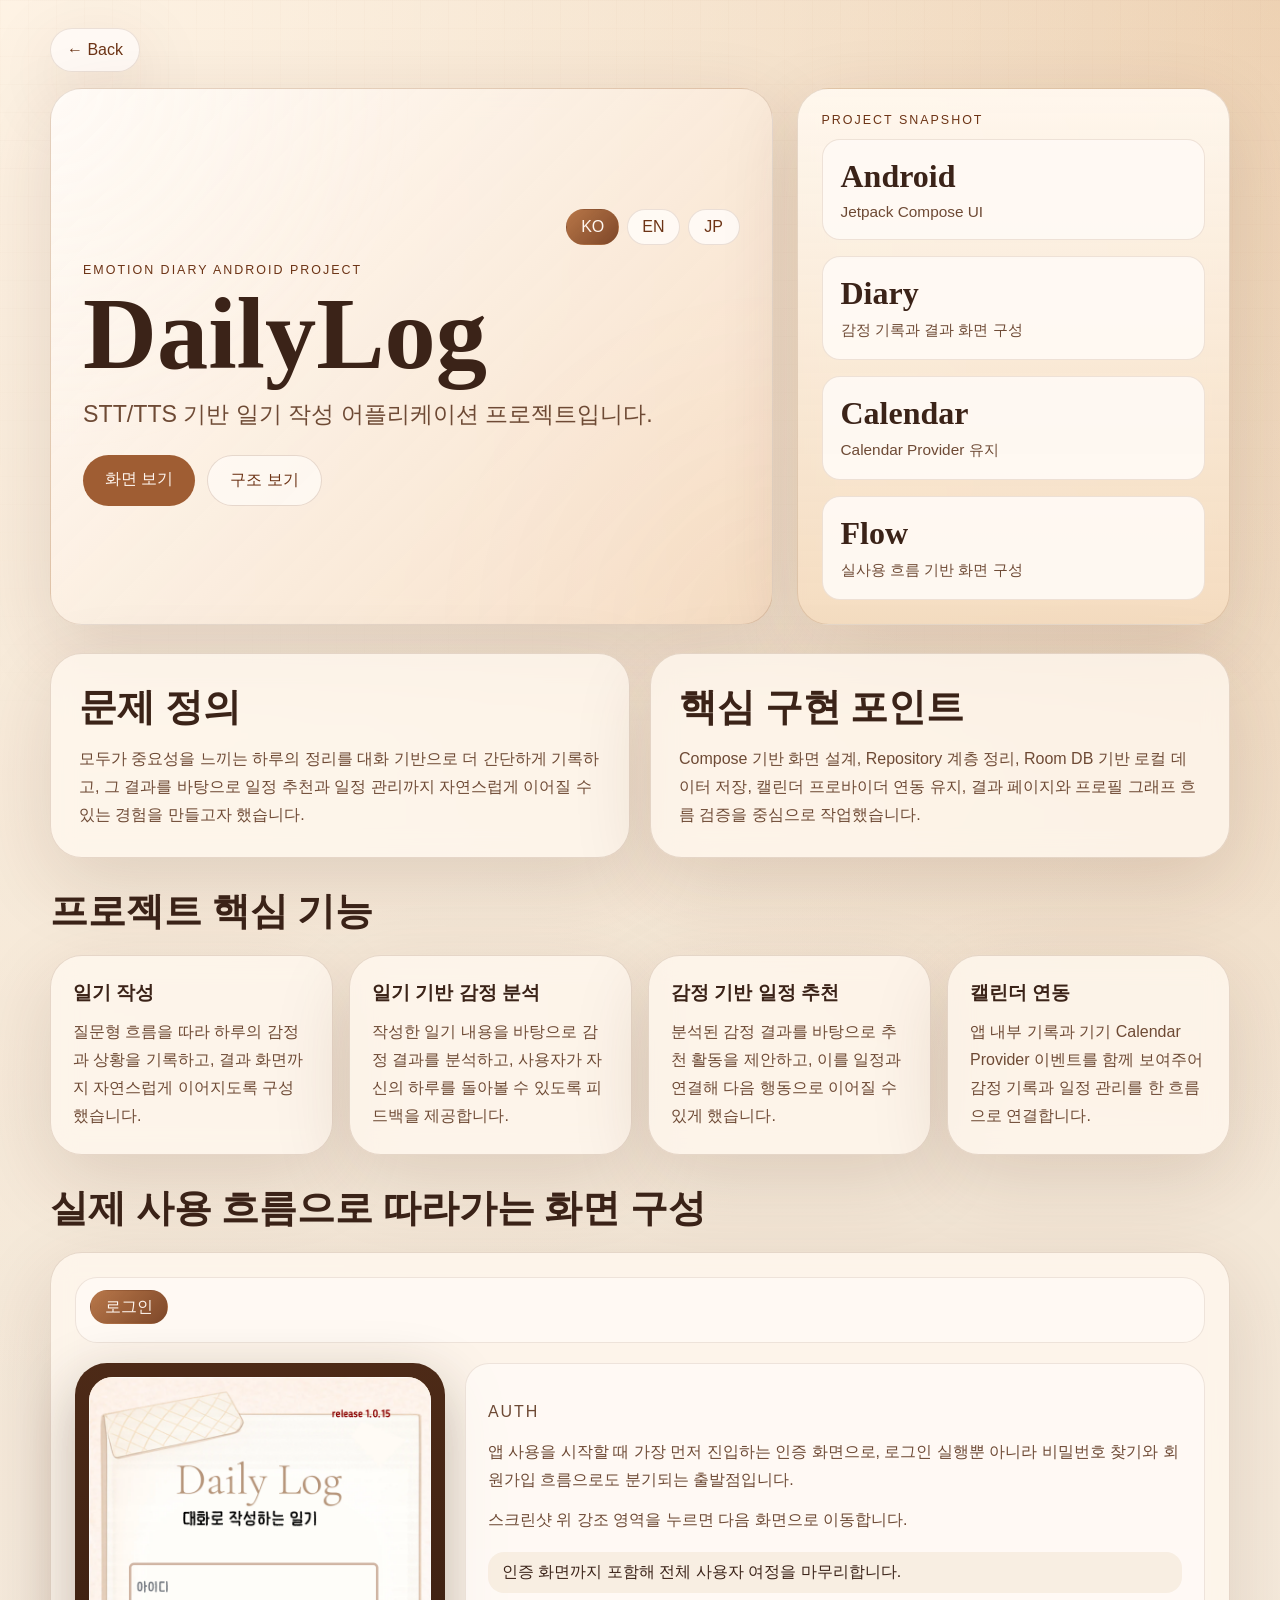
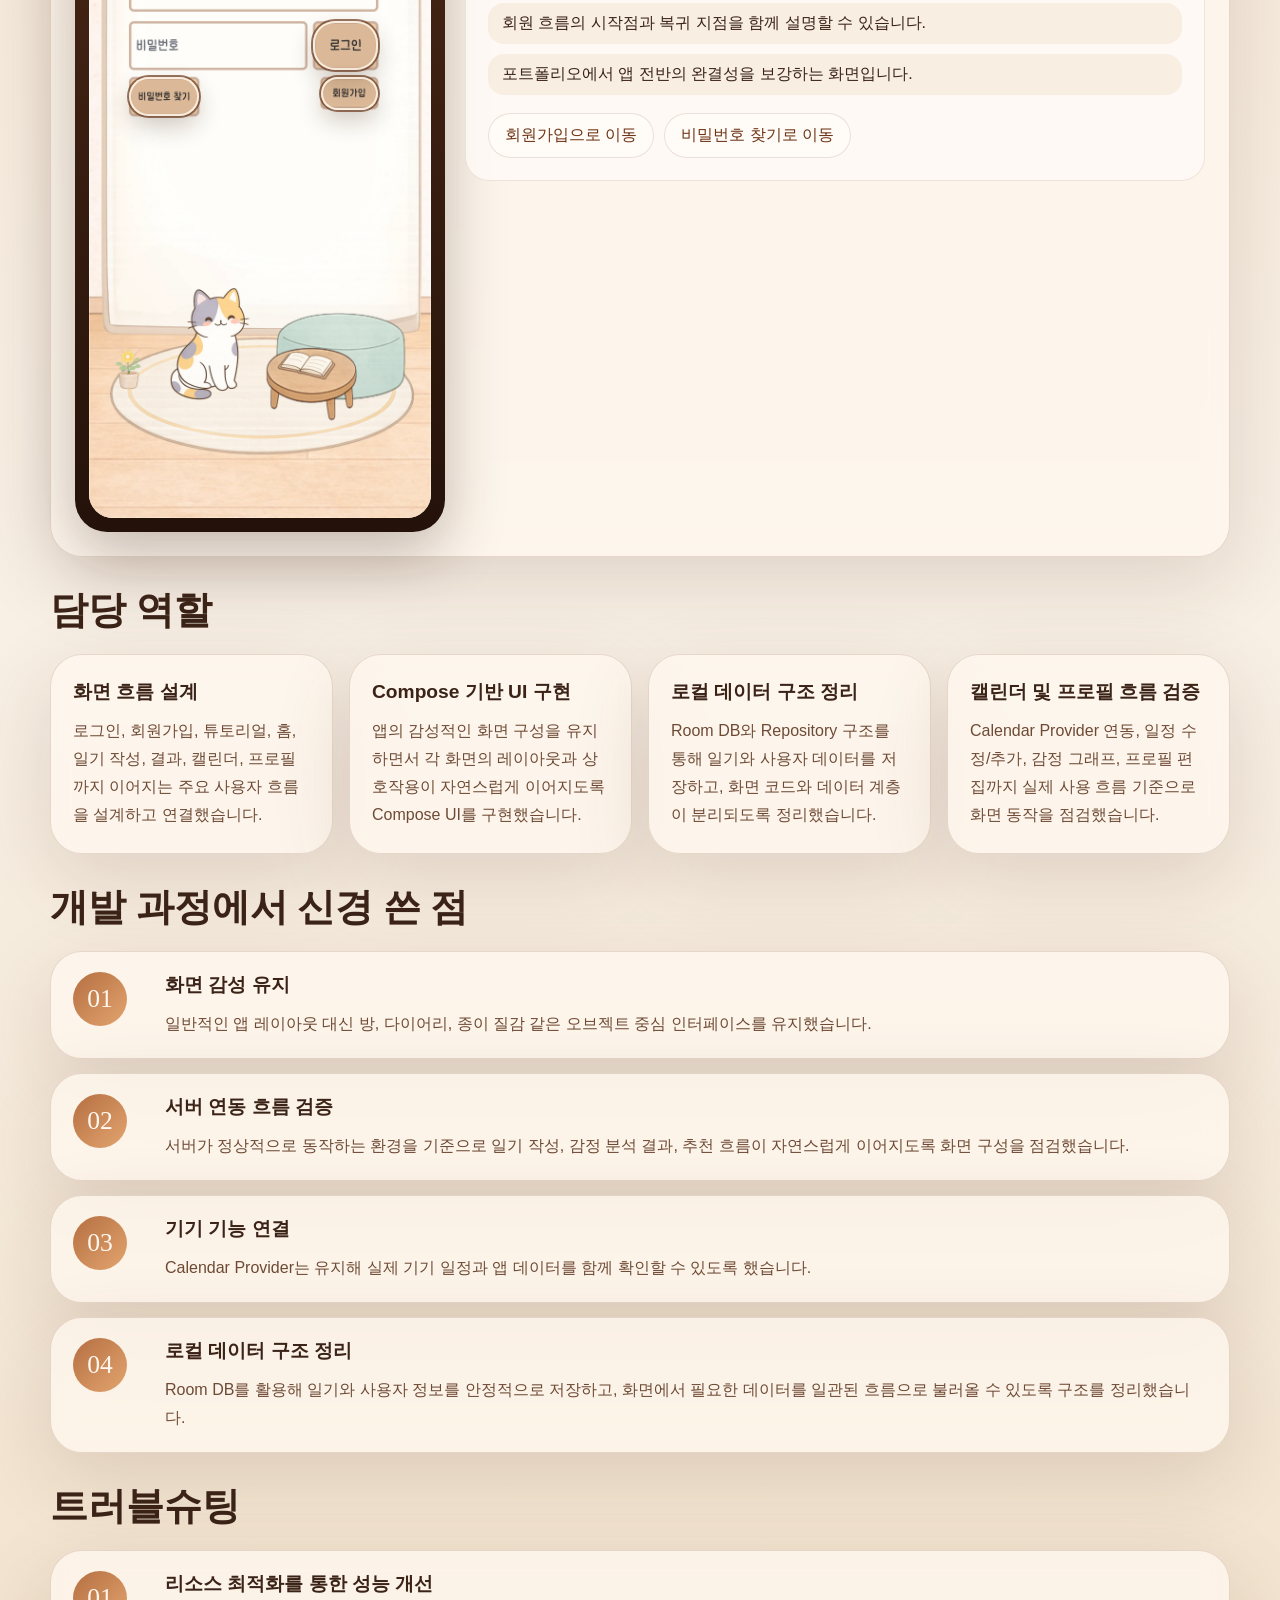
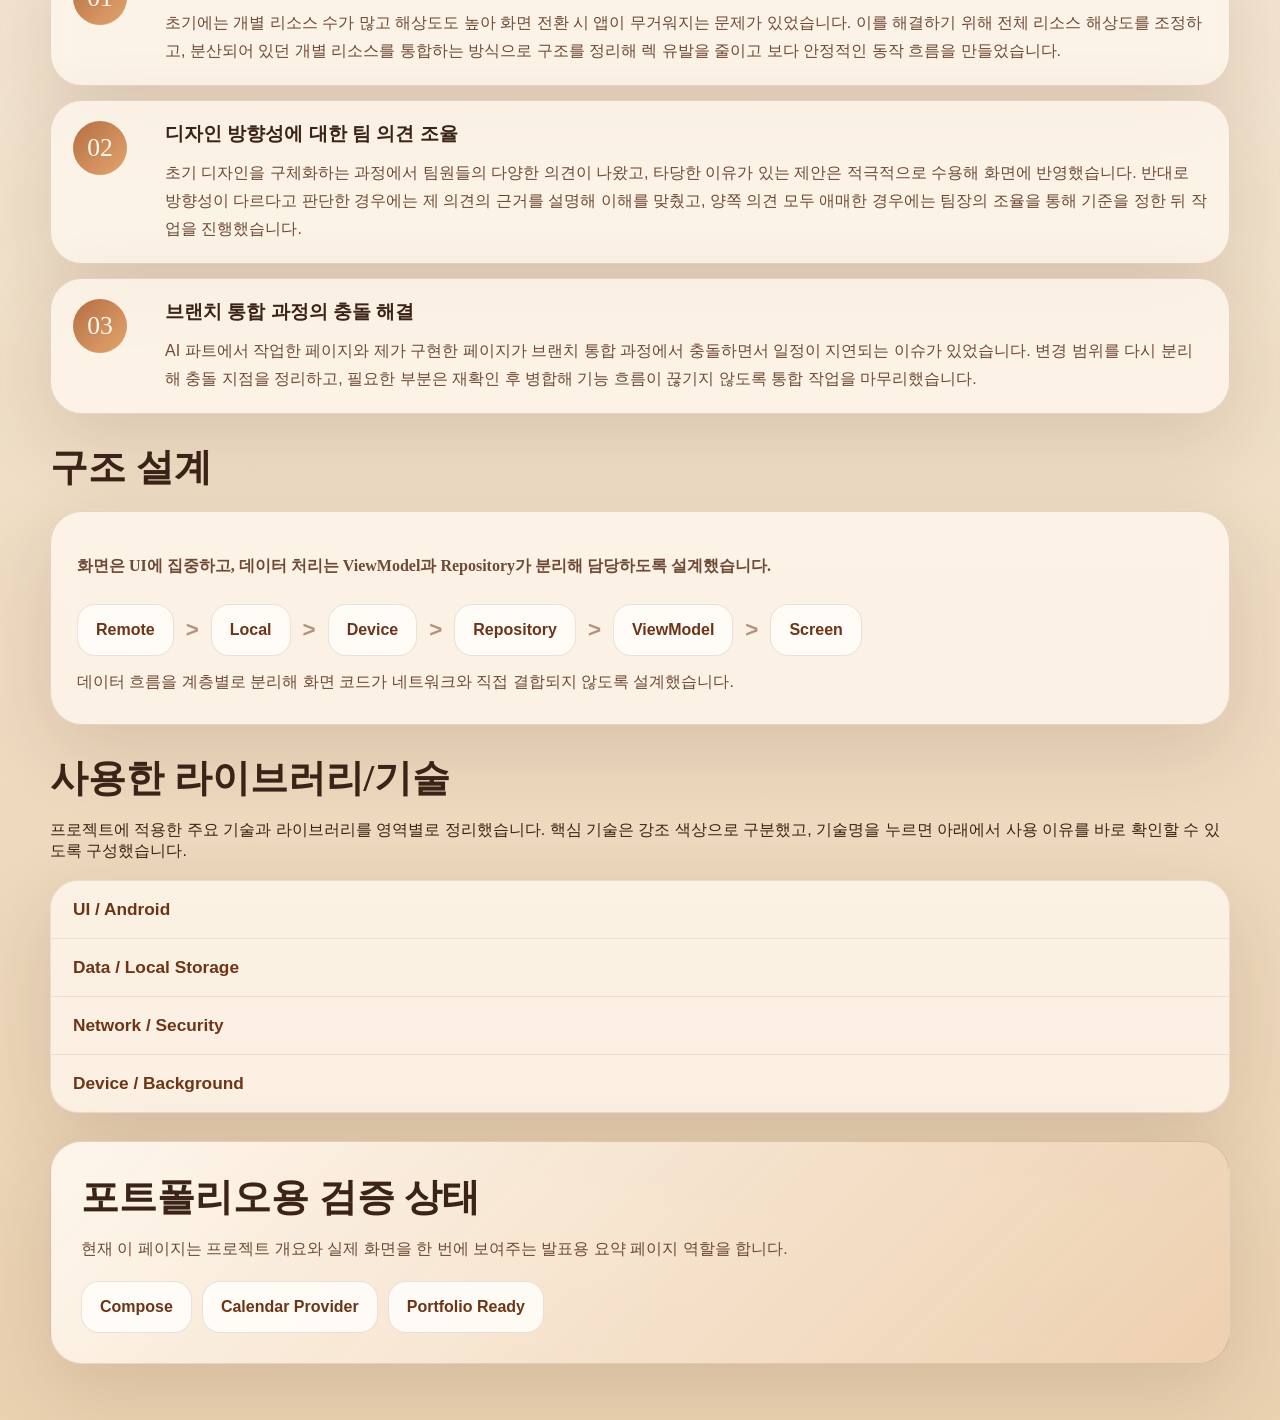
==== commit 9672cfc4: "feat: add Meer's Farm portfolio and multilingual portfolio hub" ====
--- a/dailylog-portfolio/index.html
+++ b/dailylog-portfolio/index.html
@@ -8,8 +8,14 @@
 </head>
 <body>
   <div class="page-shell">
+    <a class="back-link" href="../index.html">← Back</a>
     <header class="hero">
       <div class="hero-copy">
+        <div class="language-switch" aria-label="Language switcher">
+          <button class="lang-button is-active" type="button" data-lang="ko">KO</button>
+          <button class="lang-button" type="button" data-lang="en">EN</button>
+          <button class="lang-button" type="button" data-lang="ja">JP</button>
+        </div>
         <p class="eyebrow">Emotion Diary Android Project</p>
         <h1>DailyLog</h1>
         <p class="hero-summary">
@@ -92,28 +98,27 @@
         </div>
         <div class="flow-layout">
           <section class="flow-stage panel">
-            <div class="flow-stage-top">
-              <div>
+            <div class="flow-preview-shell">
+              <div class="flow-nav-panel">
                 <h3 id="flow-title" class="visually-hidden">로그인</h3>
                 <div class="flow-title-sequence" id="flow-title-sequence" aria-label="현재 화면 순차 경로"></div>
               </div>
-            </div>
-
-            <div class="flow-preview-shell">
-              <div class="phone-frame">
-                <div class="phone-screen phone-screen-demo" id="flow-stage-canvas" aria-live="polite"></div>
-              </div>
-              <article class="flow-detail-card">
-                <p class="flow-screen-type" id="flow-type">Main Entry</p>
-                <p class="flow-description" id="flow-description">
-                  사용자는 홈 화면에서 오늘의 기록 상태를 보고, 고양이와 상호작용하거나 메뉴를 열어 다음 화면으로 이동합니다.
-                </p>
-                <p class="flow-interaction-hint" id="flow-hint">
-                  화면 안의 강조된 버튼을 직접 눌러도 같은 흐름으로 이동합니다.
-                </p>
-                <ul class="flat-list flow-points" id="flow-points"></ul>
-                <div class="flow-actions" id="flow-actions"></div>
-              </article>
+              <div class="flow-content-row">
+                <div class="phone-frame">
+                  <div class="phone-screen phone-screen-demo" id="flow-stage-canvas" aria-live="polite"></div>
+                </div>
+                <article class="flow-detail-card">
+                  <p class="flow-screen-type" id="flow-type">Main Entry</p>
+                  <p class="flow-description" id="flow-description">
+                    사용자는 홈 화면에서 오늘의 기록 상태를 보고, 고양이와 상호작용하거나 메뉴를 열어 다음 화면으로 이동합니다.
+                  </p>
+                  <p class="flow-interaction-hint" id="flow-hint">
+                    화면 안의 강조된 버튼을 직접 눌러도 같은 흐름으로 이동합니다.
+                  </p>
+                  <ul class="flat-list flow-points" id="flow-points"></ul>
+                  <div class="flow-actions" id="flow-actions"></div>
+                </article>
+              </div>
             </div>
           </section>
         </div>
--- a/dailylog-portfolio/styles.css
+++ b/dailylog-portfolio/styles.css
@@ -50,10 +50,56 @@
   padding: 28px 0 56px;
 }
 
+.back-link {
+  display: inline-flex;
+  align-items: center;
+  justify-content: center;
+  min-height: 44px;
+  padding: 0 16px;
+  margin-bottom: 16px;
+  border-radius: 999px;
+  color: var(--accent-deep);
+  text-decoration: none;
+  border: 1px solid rgba(115, 67, 36, 0.14);
+  background: rgba(255, 251, 247, 0.86);
+  box-shadow: var(--shadow);
+  backdrop-filter: blur(12px);
+}
+
 .hero,
 .section {
   position: relative;
   z-index: 1;
+}
+
+.language-switch {
+  display: flex;
+  justify-content: flex-end;
+  gap: 8px;
+  margin-bottom: 18px;
+}
+
+.lang-button {
+  min-width: 52px;
+  min-height: 36px;
+  padding: 0 14px;
+  border-radius: 999px;
+  border: 1px solid rgba(115, 67, 36, 0.14);
+  background: rgba(255, 251, 247, 0.9);
+  color: var(--accent-deep);
+  font: inherit;
+  cursor: pointer;
+  transition: transform 180ms ease, background-color 180ms ease, border-color 180ms ease;
+}
+
+.lang-button:hover {
+  transform: translateY(-1px);
+}
+
+.lang-button.is-active {
+  background: linear-gradient(135deg, rgba(180, 112, 64, 0.95), rgba(115, 56, 24, 0.92));
+  border-color: transparent;
+  color: #fff7f0;
 }
 
 .hero {
@@ -316,11 +362,14 @@
   padding: 24px;
 }
 
-.flow-stage-top {
-  display: flex;
-  justify-content: space-between;
-  gap: 16px;
-  align-items: center;
+.flow-nav-panel {
+  width: 100%;
+  display: grid;
+  gap: 12px;
+  padding: 12px 14px;
+  border-radius: 22px;
+  background: rgba(255, 251, 247, 0.74);
+  border: 1px solid rgba(118, 70, 38, 0.12);
 }
 
 .flow-stage-top h3 {
@@ -353,7 +402,13 @@
 }
 
 .flow-preview-shell {
-  margin-top: 22px;
+  display: flex;
+  flex-direction: column;
+  gap: 20px;
+  align-items: stretch;
+}
+
+.flow-content-row {
   display: grid;
   grid-template-columns: minmax(280px, 370px) minmax(0, 1fr);
   gap: 20px;
@@ -361,6 +416,7 @@
 }
 
 .phone-frame {
+  width: min(100%, 370px);
   padding: 14px;
   border-radius: 32px;
   background: linear-gradient(180deg, #4d2a17, #24120a);
@@ -1162,11 +1218,11 @@
 }
 
 .flow-detail-card {
+  width: 100%;
   padding: 22px;
   border-radius: 24px;
   background: rgba(255, 251, 247, 0.76);
   border: 1px solid rgba(118, 70, 38, 0.12);
-  min-height: 100%;
 }
 
 .flow-description {
@@ -1189,9 +1245,12 @@
 
 .flow-title-sequence {
   display: flex;
-  flex-wrap: wrap;
+  flex-wrap: nowrap;
   gap: 10px;
-  margin-top: 12px;
+  margin-bottom: 0;
+  overflow-x: auto;
+  padding-bottom: 6px;
+  scrollbar-width: thin;
 }
 
 .flow-title-step,
@@ -1207,11 +1266,13 @@
   border: 1px solid rgba(115, 67, 36, 0.14);
   background: rgba(255, 251, 247, 0.84);
   color: var(--accent-deep);
-  font-size: 1.13rem;
+  font-size: 1rem;
   line-height: 1;
   font-family: inherit;
   cursor: pointer;
   transition: transform 180ms ease, background-color 180ms ease, border-color 180ms ease;
+  white-space: nowrap;
+  flex: 0 0 auto;
 }
 
 .flow-title-step:hover:not(.is-current) {
@@ -1495,9 +1556,12 @@
   .architecture-layout,
   .feature-grid,
   .flow-layout,
-  .flow-preview-shell,
   .screen-explorer,
   .screen-preview-body {
+    grid-template-columns: 1fr;
+  }
+
+  .flow-content-row {
     grid-template-columns: 1fr;
   }
 
@@ -1534,8 +1598,4 @@
     grid-template-columns: 1fr;
   }
 
-  .flow-stage-top {
-    flex-direction: column;
-    align-items: flex-start;
-  }
-}
+}
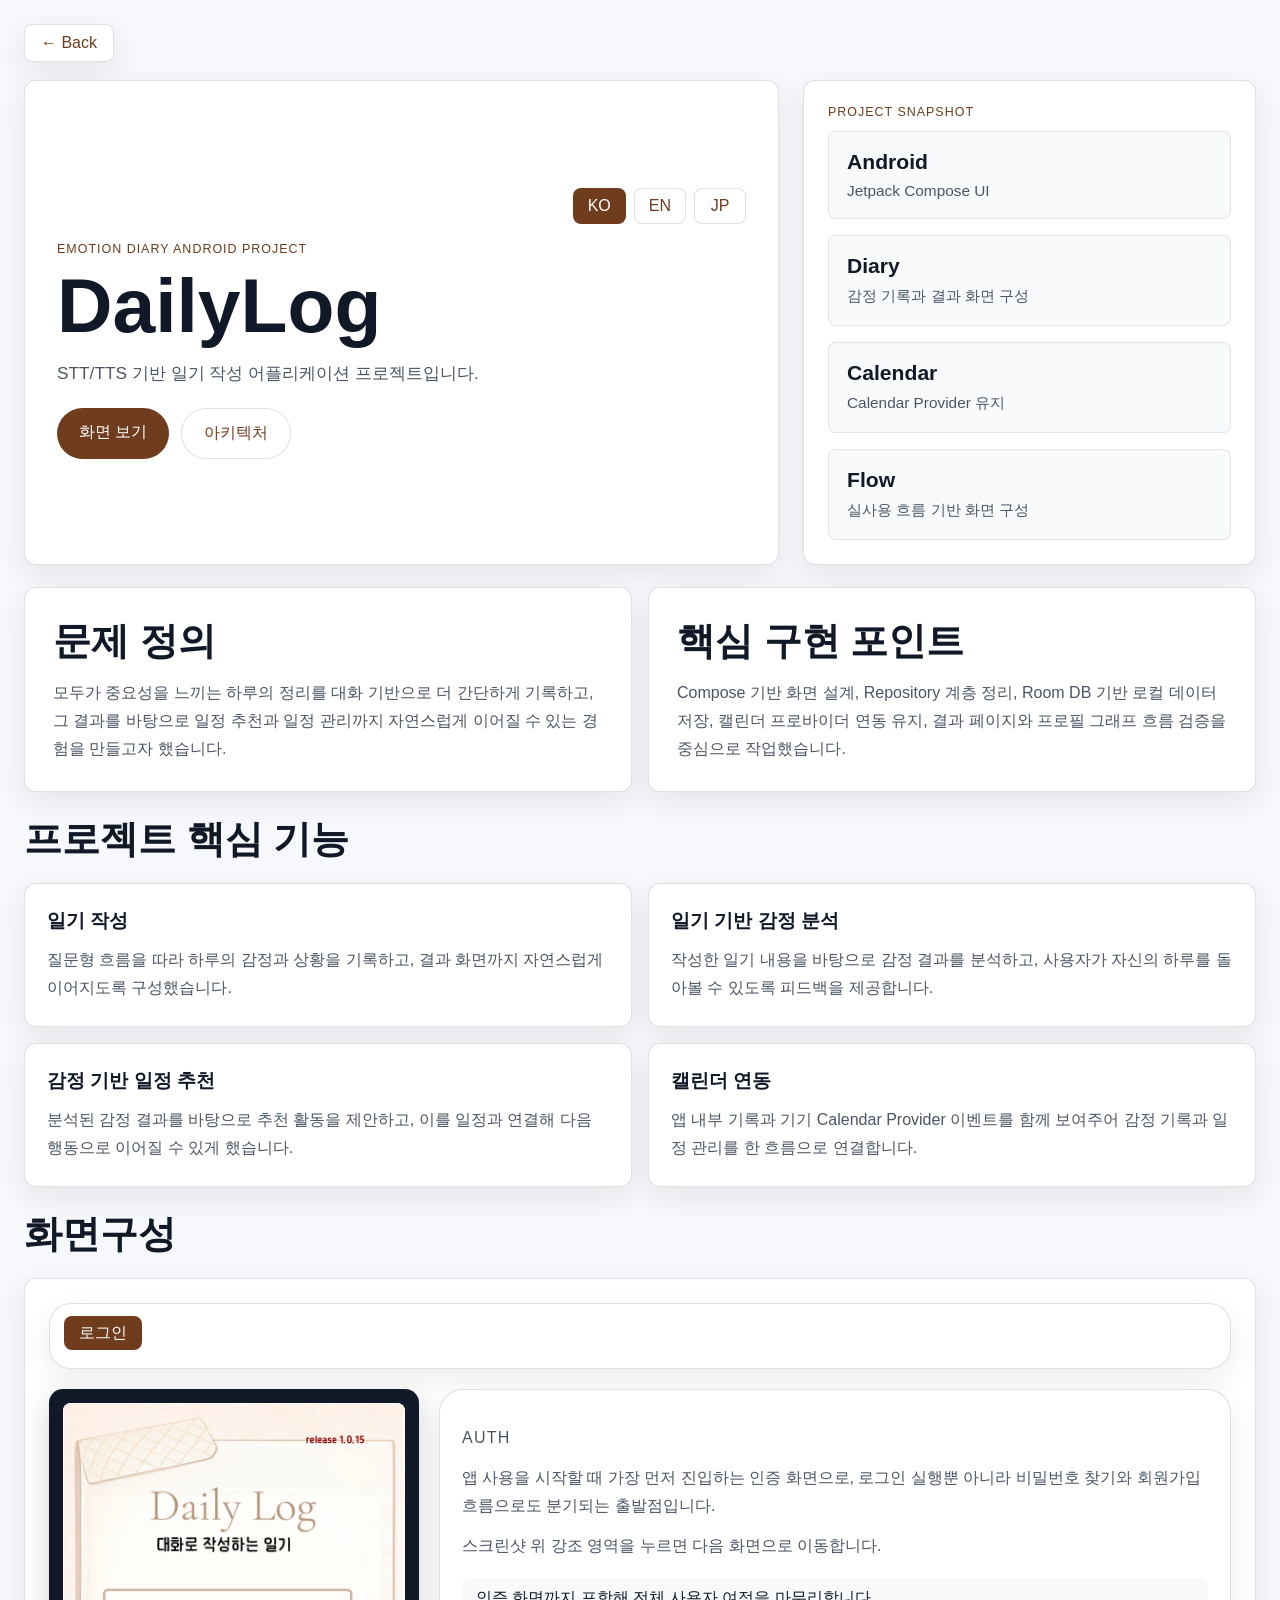
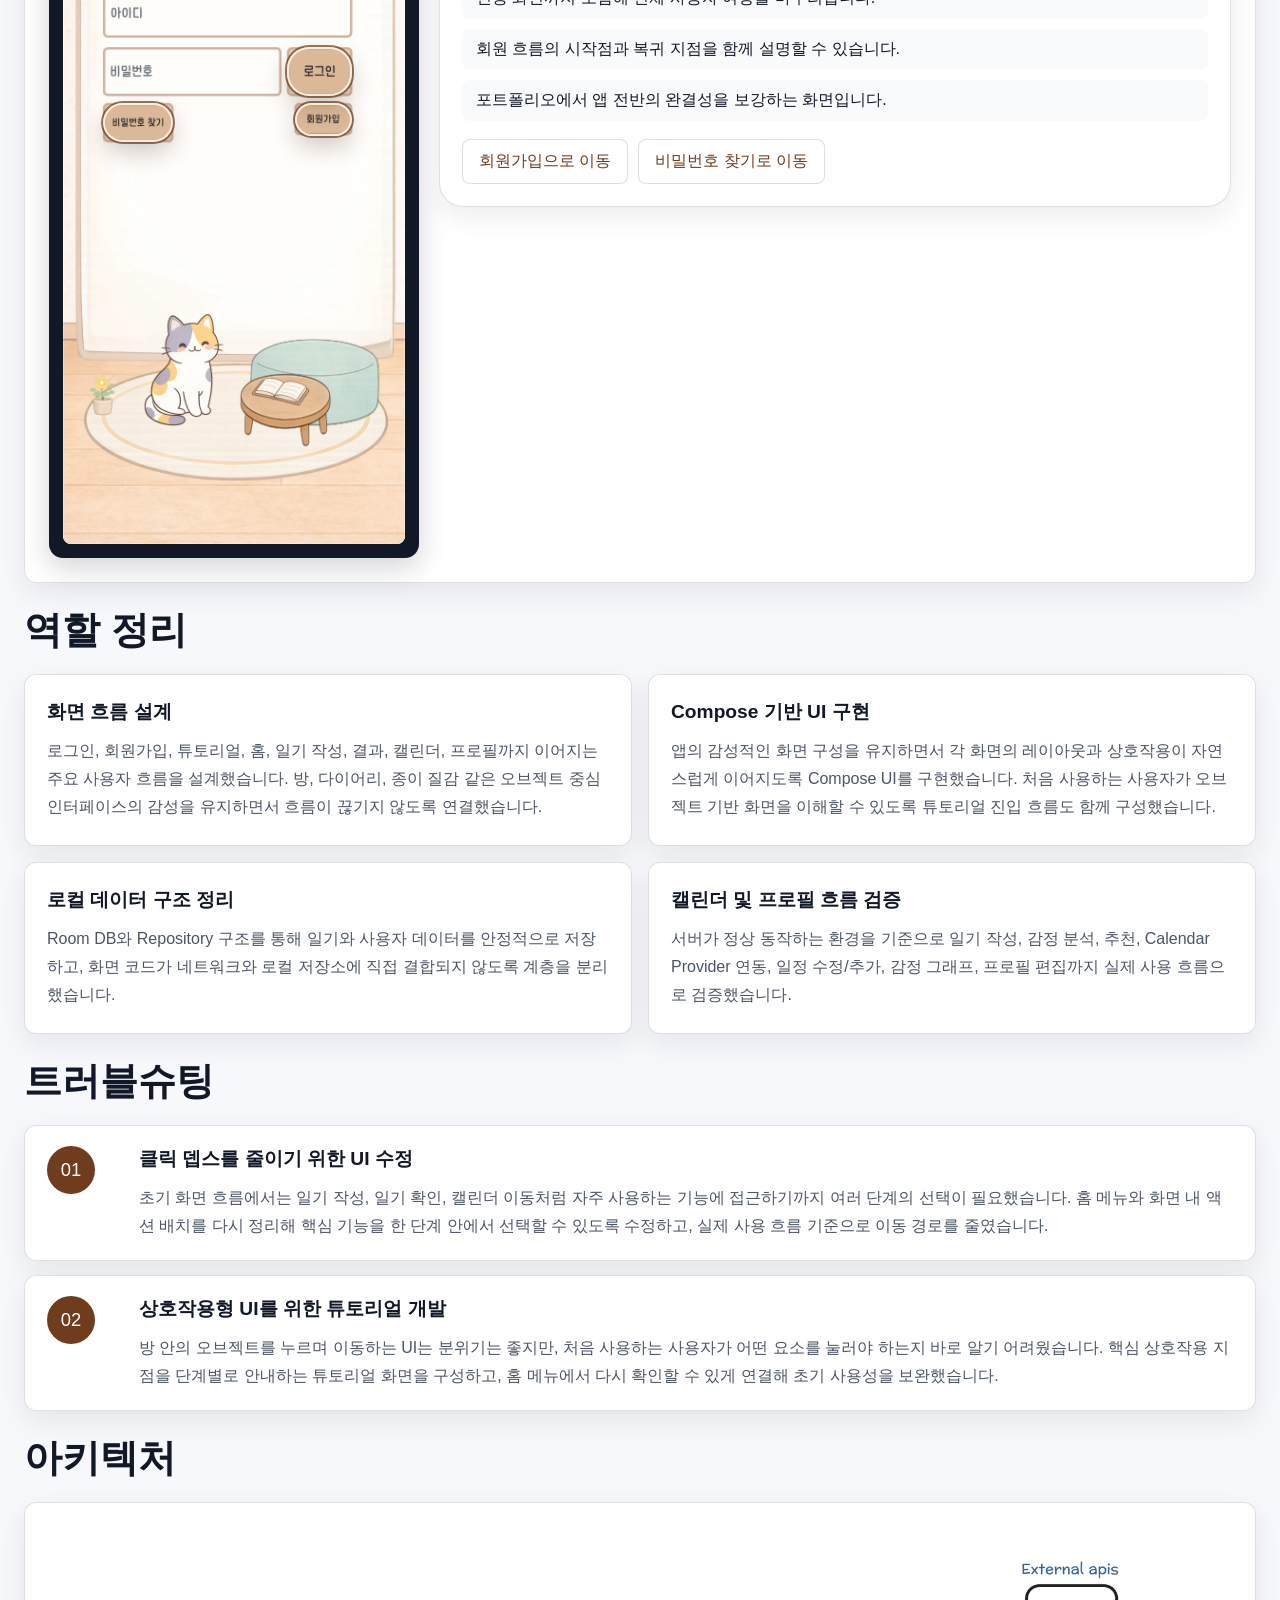
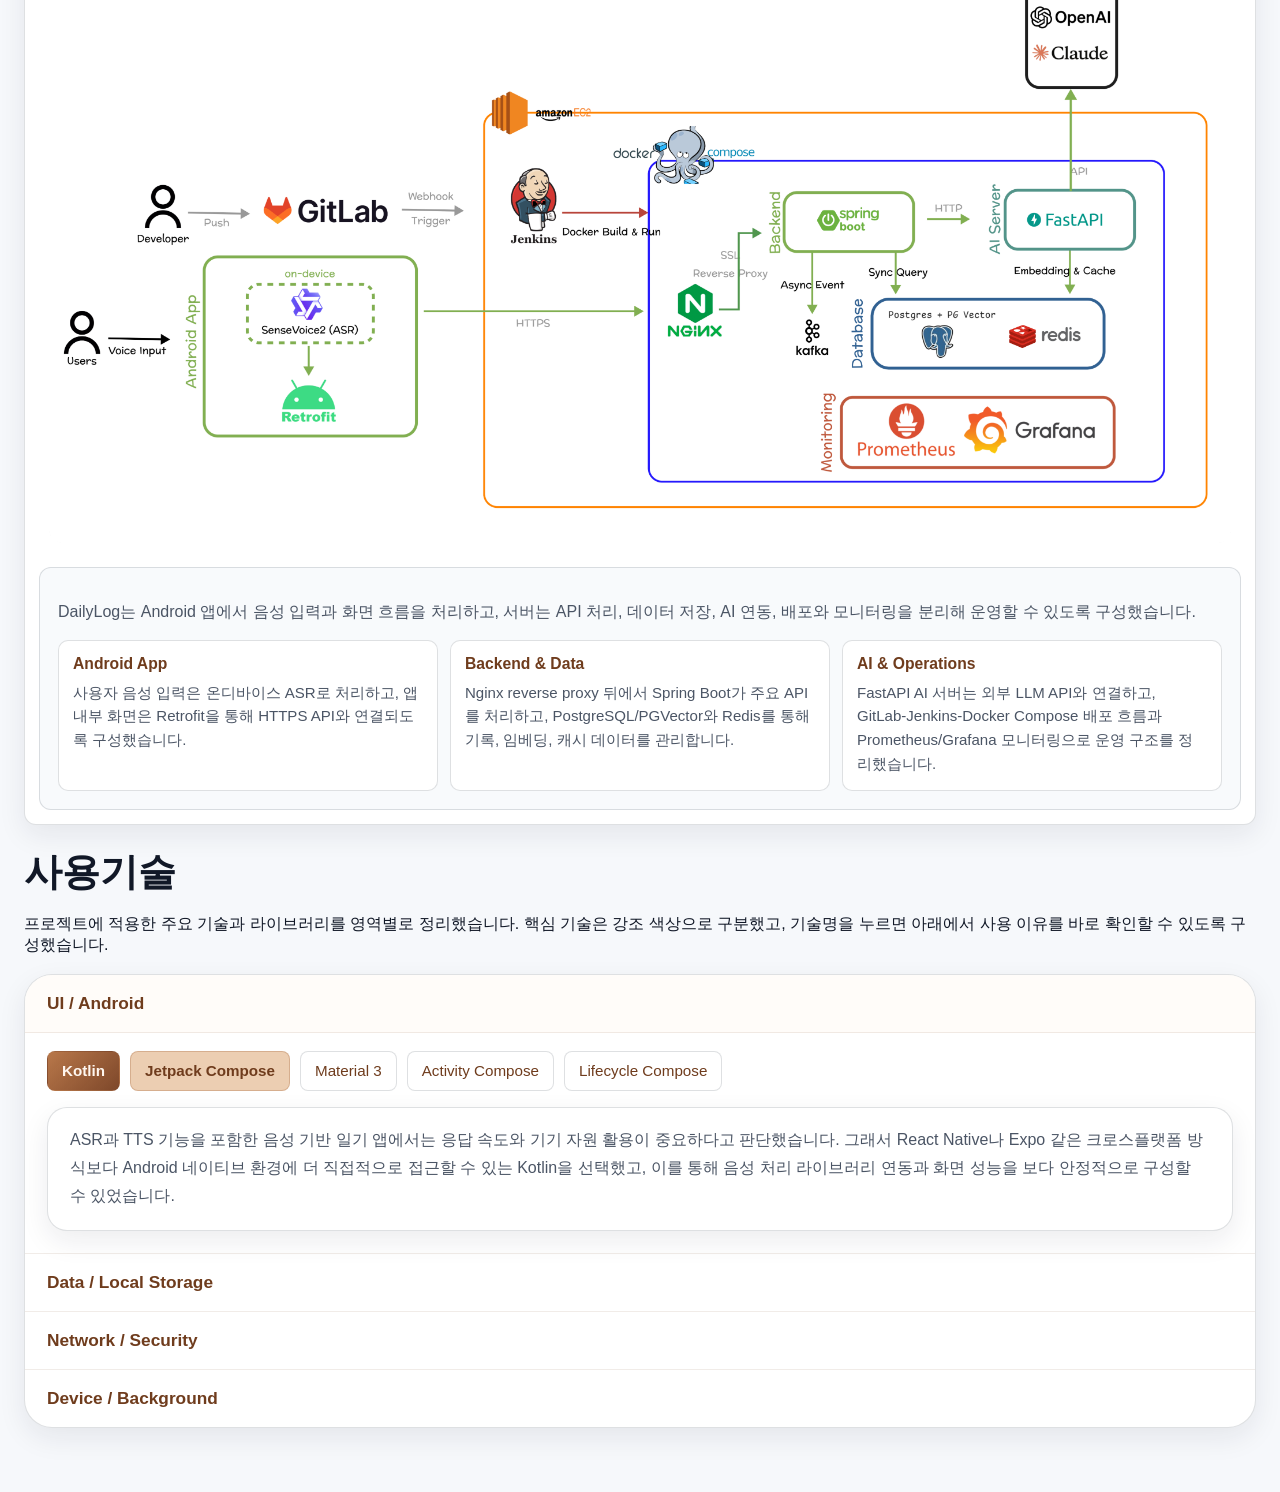
==== commit 06102487: "update" ====
--- a/dailylog-portfolio/index.html
+++ b/dailylog-portfolio/index.html
@@ -94,7 +94,7 @@
 
       <section class="section" id="screens">
         <div class="section-heading">
-          <h2>실제 사용 흐름으로 따라가는 화면 구성</h2>
+          <h2>화면구성</h2>
         </div>
         <div class="flow-layout">
           <section class="flow-stage panel">
@@ -126,88 +126,45 @@
 
       <section class="section" id="role">
         <div class="section-heading">
-          <h2>담당 역할</h2>
+          <h2>역할 정리</h2>
         </div>
         <div class="feature-grid">
           <article class="feature-card">
             <h3>화면 흐름 설계</h3>
-            <p>로그인, 회원가입, 튜토리얼, 홈, 일기 작성, 결과, 캘린더, 프로필까지 이어지는 주요 사용자 흐름을 설계하고 연결했습니다.</p>
+            <p>로그인, 회원가입, 튜토리얼, 홈, 일기 작성, 결과, 캘린더, 프로필까지 이어지는 주요 사용자 흐름을 설계했습니다. 방, 다이어리, 종이 질감 같은 오브젝트 중심 인터페이스의 감성을 유지하면서 흐름이 끊기지 않도록 연결했습니다.</p>
           </article>
           <article class="feature-card">
             <h3>Compose 기반 UI 구현</h3>
-            <p>앱의 감성적인 화면 구성을 유지하면서 각 화면의 레이아웃과 상호작용이 자연스럽게 이어지도록 Compose UI를 구현했습니다.</p>
+            <p>앱의 감성적인 화면 구성을 유지하면서 각 화면의 레이아웃과 상호작용이 자연스럽게 이어지도록 Compose UI를 구현했습니다. 처음 사용하는 사용자가 오브젝트 기반 화면을 이해할 수 있도록 튜토리얼 진입 흐름도 함께 구성했습니다.</p>
           </article>
           <article class="feature-card">
             <h3>로컬 데이터 구조 정리</h3>
-            <p>Room DB와 Repository 구조를 통해 일기와 사용자 데이터를 저장하고, 화면 코드와 데이터 계층이 분리되도록 정리했습니다.</p>
+            <p>Room DB와 Repository 구조를 통해 일기와 사용자 데이터를 안정적으로 저장하고, 화면 코드가 네트워크와 로컬 저장소에 직접 결합되지 않도록 계층을 분리했습니다.</p>
           </article>
           <article class="feature-card">
             <h3>캘린더 및 프로필 흐름 검증</h3>
-            <p>Calendar Provider 연동, 일정 수정/추가, 감정 그래프, 프로필 편집까지 실제 사용 흐름 기준으로 화면 동작을 점검했습니다.</p>
-          </article>
-        </div>
-      </section>
-
-      <section class="section process-section" id="process">
-        <div class="section-heading">
-          <h2>개발 과정에서 신경 쓴 점</h2>
+            <p>서버가 정상 동작하는 환경을 기준으로 일기 작성, 감정 분석, 추천, Calendar Provider 연동, 일정 수정/추가, 감정 그래프, 프로필 편집까지 실제 사용 흐름으로 검증했습니다.</p>
+          </article>
+        </div>
+      </section>
+
+      <section class="section" id="troubleshooting">
+        <div class="section-heading">
+          <h2>트러블슈팅</h2>
         </div>
         <div class="timeline">
           <article class="timeline-item">
             <span class="timeline-index">01</span>
             <div>
-              <h3>화면 감성 유지</h3>
-              <p>일반적인 앱 레이아웃 대신 방, 다이어리, 종이 질감 같은 오브젝트 중심 인터페이스를 유지했습니다.</p>
+              <h3>클릭 뎁스를 줄이기 위한 UI 수정</h3>
+              <p>초기 화면 흐름에서는 일기 작성, 일기 확인, 캘린더 이동처럼 자주 사용하는 기능에 접근하기까지 여러 단계의 선택이 필요했습니다. 홈 메뉴와 화면 내 액션 배치를 다시 정리해 핵심 기능을 한 단계 안에서 선택할 수 있도록 수정하고, 실제 사용 흐름 기준으로 이동 경로를 줄였습니다.</p>
             </div>
           </article>
           <article class="timeline-item">
             <span class="timeline-index">02</span>
             <div>
-              <h3>서버 연동 흐름 검증</h3>
-              <p>서버가 정상적으로 동작하는 환경을 기준으로 일기 작성, 감정 분석 결과, 추천 흐름이 자연스럽게 이어지도록 화면 구성을 점검했습니다.</p>
-            </div>
-          </article>
-          <article class="timeline-item">
-            <span class="timeline-index">03</span>
-            <div>
-              <h3>기기 기능 연결</h3>
-              <p>Calendar Provider는 유지해 실제 기기 일정과 앱 데이터를 함께 확인할 수 있도록 했습니다.</p>
-            </div>
-          </article>
-          <article class="timeline-item">
-            <span class="timeline-index">04</span>
-            <div>
-              <h3>로컬 데이터 구조 정리</h3>
-              <p>Room DB를 활용해 일기와 사용자 정보를 안정적으로 저장하고, 화면에서 필요한 데이터를 일관된 흐름으로 불러올 수 있도록 구조를 정리했습니다.</p>
-            </div>
-          </article>
-        </div>
-      </section>
-
-      <section class="section" id="troubleshooting">
-        <div class="section-heading">
-          <h2>트러블슈팅</h2>
-        </div>
-        <div class="timeline">
-          <article class="timeline-item">
-            <span class="timeline-index">01</span>
-            <div>
-              <h3>리소스 최적화를 통한 성능 개선</h3>
-              <p>초기에는 개별 리소스 수가 많고 해상도도 높아 화면 전환 시 앱이 무거워지는 문제가 있었습니다. 이를 해결하기 위해 전체 리소스 해상도를 조정하고, 분산되어 있던 개별 리소스를 통합하는 방식으로 구조를 정리해 렉 유발을 줄이고 보다 안정적인 동작 흐름을 만들었습니다.</p>
-            </div>
-          </article>
-          <article class="timeline-item">
-            <span class="timeline-index">02</span>
-            <div>
-              <h3>디자인 방향성에 대한 팀 의견 조율</h3>
-              <p>초기 디자인을 구체화하는 과정에서 팀원들의 다양한 의견이 나왔고, 타당한 이유가 있는 제안은 적극적으로 수용해 화면에 반영했습니다. 반대로 방향성이 다르다고 판단한 경우에는 제 의견의 근거를 설명해 이해를 맞췄고, 양쪽 의견 모두 애매한 경우에는 팀장의 조율을 통해 기준을 정한 뒤 작업을 진행했습니다.</p>
-            </div>
-          </article>
-          <article class="timeline-item">
-            <span class="timeline-index">03</span>
-            <div>
-              <h3>브랜치 통합 과정의 충돌 해결</h3>
-              <p>AI 파트에서 작업한 페이지와 제가 구현한 페이지가 브랜치 통합 과정에서 충돌하면서 일정이 지연되는 이슈가 있었습니다. 변경 범위를 다시 분리해 충돌 지점을 정리하고, 필요한 부분은 재확인 후 병합해 기능 흐름이 끊기지 않도록 통합 작업을 마무리했습니다.</p>
+              <h3>상호작용형 UI를 위한 튜토리얼 개발</h3>
+              <p>방 안의 오브젝트를 누르며 이동하는 UI는 분위기는 좋지만, 처음 사용하는 사용자가 어떤 요소를 눌러야 하는지 바로 알기 어려웠습니다. 핵심 상호작용 지점을 단계별로 안내하는 튜토리얼 화면을 구성하고, 홈 메뉴에서 다시 확인할 수 있게 연결해 초기 사용성을 보완했습니다.</p>
             </div>
           </article>
         </div>
@@ -215,36 +172,42 @@
 
       <section class="section architecture-section" id="architecture">
         <div class="section-heading">
-          <h2>구조 설계</h2>
+          <h2>아키텍처</h2>
         </div>
         <div class="architecture-layout">
           <article class="panel architecture-panel">
-            <p class="architecture-lead">
-              화면은 UI에 집중하고, 데이터 처리는 ViewModel과 Repository가 분리해 담당하도록 설계했습니다.
-            </p>
-            <div class="architecture-flow">
-              <span class="architecture-flow-card">Remote</span>
-              <span class="architecture-flow-arrow">></span>
-              <span class="architecture-flow-card">Local</span>
-              <span class="architecture-flow-arrow">></span>
-              <span class="architecture-flow-card">Device</span>
-              <span class="architecture-flow-arrow">></span>
-              <span class="architecture-flow-card">Repository</span>
-              <span class="architecture-flow-arrow">></span>
-              <span class="architecture-flow-card">ViewModel</span>
-              <span class="architecture-flow-arrow">></span>
-              <span class="architecture-flow-card">Screen</span>
-            </div>
-            <p class="architecture-caption">
-              데이터 흐름을 계층별로 분리해 화면 코드가 네트워크와 직접 결합되지 않도록 설계했습니다.
-            </p>
+            <figure class="architecture-figure">
+              <img
+                src="../dailylog-screenshots/dailylog_architecture_overview.png"
+                alt="DailyLog Android 앱, EC2 서버, AI 서버, 데이터베이스, 외부 API 연결 아키텍처"
+              >
+            </figure>
+            <div class="architecture-copy">
+              <p class="architecture-summary">
+                DailyLog는 Android 앱에서 음성 입력과 화면 흐름을 처리하고, 서버는 API 처리, 데이터 저장, AI 연동, 배포와 모니터링을 분리해 운영할 수 있도록 구성했습니다.
+              </p>
+              <ul class="architecture-notes" aria-label="DailyLog 아키텍처 설명">
+                <li>
+                  <strong>Android App</strong>
+                  <span>사용자 음성 입력은 온디바이스 ASR로 처리하고, 앱 내부 화면은 Retrofit을 통해 HTTPS API와 연결되도록 구성했습니다.</span>
+                </li>
+                <li>
+                  <strong>Backend & Data</strong>
+                  <span>Nginx reverse proxy 뒤에서 Spring Boot가 주요 API를 처리하고, PostgreSQL/PGVector와 Redis를 통해 기록, 임베딩, 캐시 데이터를 관리합니다.</span>
+                </li>
+                <li>
+                  <strong>AI & Operations</strong>
+                  <span>FastAPI AI 서버는 외부 LLM API와 연결하고, GitLab-Jenkins-Docker Compose 배포 흐름과 Prometheus/Grafana 모니터링으로 운영 구조를 정리했습니다.</span>
+                </li>
+              </ul>
+            </div>
           </article>
         </div>
       </section>
 
       <section class="section" id="stack">
         <div class="section-heading">
-          <h2>사용한 라이브러리/기술</h2>
+          <h2>사용기술</h2>
           <p>
             프로젝트에 적용한 주요 기술과 라이브러리를 영역별로 정리했습니다.
             핵심 기술은 강조 색상으로 구분했고, 기술명을 누르면 아래에서 사용 이유를 바로 확인할 수 있도록 구성했습니다.
@@ -252,18 +215,18 @@
         </div>
 
         <div class="stack-shell">
-          <details class="stack-group">
+          <details class="stack-group" open>
             <summary>UI / Android</summary>
             <div class="stack-content">
               <div class="stack-chip-row">
-                <button class="stack-chip is-highlight" type="button" data-reason-target="reason-kotlin">Kotlin</button>
+                <button class="stack-chip is-highlight is-active" type="button" data-reason-target="reason-kotlin">Kotlin</button>
                 <button class="stack-chip is-highlight" type="button" data-reason-target="reason-compose">Jetpack Compose</button>
                 <button class="stack-chip" type="button" data-reason-target="reason-material3">Material 3</button>
                 <button class="stack-chip" type="button" data-reason-target="reason-activity-compose">Activity Compose</button>
                 <button class="stack-chip" type="button" data-reason-target="reason-lifecycle-compose">Lifecycle Compose</button>
               </div>
               <div class="stack-reason-display">
-                <article class="stack-reason-panel" id="reason-kotlin">
+                <article class="stack-reason-panel is-active" id="reason-kotlin">
                   <p>ASR과 TTS 기능을 포함한 음성 기반 일기 앱에서는 응답 속도와 기기 자원 활용이 중요하다고 판단했습니다. 그래서 React Native나 Expo 같은 크로스플랫폼 방식보다 Android 네이티브 환경에 더 직접적으로 접근할 수 있는 Kotlin을 선택했고, 이를 통해 음성 처리 라이브러리 연동과 화면 성능을 보다 안정적으로 구성할 수 있었습니다.</p>
                 </article>
                 <article class="stack-reason-panel" id="reason-compose">
@@ -357,21 +320,6 @@
           </details>
         </div>
       </section>
-
-      <section class="section closing-section" id="closing">
-        <article class="closing-card">
-          <h2>포트폴리오용 검증 상태</h2>
-          <p>
-            현재 이 페이지는 프로젝트 개요와 실제 화면을 한 번에 보여주는
-            발표용 요약 페이지 역할을 합니다.
-          </p>
-          <div class="closing-meta">
-            <span>Compose</span>
-            <span>Calendar Provider</span>
-            <span>Portfolio Ready</span>
-          </div>
-        </article>
-      </section>
     </main>
   </div>
 
--- a/dailylog-portfolio/styles.css
+++ b/dailylog-portfolio/styles.css
@@ -45,6 +45,8 @@
 }
 
 .page-shell {
+  --slide-width: min(1180px, calc(100vw - 32px));
+  --slide-height: calc(var(--slide-width) * 0.5625);
   width: min(1180px, calc(100% - 32px));
   margin: 0 auto;
   padding: 28px 0 56px;
@@ -107,7 +109,7 @@
   grid-template-columns: minmax(0, 1.25fr) minmax(320px, 0.75fr);
   gap: 24px;
   align-items: stretch;
-  min-height: 48vh;
+  min-height: auto;
 }
 
 .hero-copy,
@@ -274,6 +276,14 @@
   grid-template-columns: repeat(4, minmax(0, 1fr));
 }
 
+#highlights .feature-grid {
+  grid-template-columns: repeat(2, minmax(0, 1fr));
+}
+
+#role .feature-grid {
+  grid-template-columns: repeat(2, minmax(0, 1fr));
+}
+
 .feature-card {
   padding: 24px 22px;
 }
@@ -289,28 +299,70 @@
 }
 
 .architecture-panel {
-  padding: 28px 26px;
-}
-
-.architecture-lead {
+  padding: 14px;
+}
+
+.architecture-figure {
   margin: 0;
-  max-width: 700px;
-  font-family: "Georgia", "Times New Roman", serif;
-  font-size: clamp(1.9rem, 3vw, 3rem);
-  line-height: 1.1;
-  font-weight: 600;
-  color: var(--text);
-}
-
-.architecture-flow {
-  display: flex;
-  flex-wrap: wrap;
-  align-items: center;
+  border-radius: 14px;
+  background: #fff;
+  overflow: hidden;
+}
+
+.architecture-figure img {
+  display: block;
+  width: 100%;
+  height: auto;
+  border-radius: 12px;
+}
+
+.architecture-copy {
+  margin-top: 14px;
+  padding: 18px;
+  border: 1px solid var(--line);
+  border-radius: 12px;
+  background: #f8fafc;
+}
+
+.architecture-summary {
+  margin: 0;
+  line-height: 1.65;
+  color: var(--muted);
+}
+
+.architecture-notes {
+  display: grid;
+  grid-template-columns: repeat(3, minmax(0, 1fr));
   gap: 12px;
-  margin-top: 24px;
-}
-
-.architecture-flow-card,
+  padding: 0;
+  margin: 14px 0 0;
+  list-style: none;
+}
+
+.architecture-notes li {
+  padding: 14px;
+  border: 1px solid var(--line);
+  border-radius: 10px;
+  background: #fff;
+}
+
+.architecture-notes strong,
+.architecture-notes span {
+  display: block;
+}
+
+.architecture-notes strong {
+  color: var(--accent-deep);
+  font-size: 0.98rem;
+}
+
+.architecture-notes span {
+  margin-top: 8px;
+  color: var(--muted);
+  line-height: 1.58;
+  font-size: 0.94rem;
+}
+
 .closing-meta span {
   display: inline-flex;
   align-items: center;
@@ -321,18 +373,7 @@
   background: rgba(255, 252, 248, 0.92);
   border: 1px solid rgba(116, 66, 35, 0.14);
   color: var(--accent-deep);
-  font-weight: 700;
-}
-
-.architecture-flow-arrow {
-  color: rgba(109, 52, 22, 0.5);
-  font-size: 1.4rem;
-  font-weight: 700;
-}
-
-.architecture-caption {
-  margin: 22px 0 0;
-  max-width: 720px;
+  font-weight: 800;
 }
 
 .flat-list {
@@ -1598,4 +1639,476 @@
     grid-template-columns: 1fr;
   }
 
-}
+  #highlights .feature-grid {
+    grid-template-columns: 1fr;
+  }
+
+  #role .feature-grid {
+    grid-template-columns: 1fr;
+  }
+
+  .architecture-notes {
+    grid-template-columns: 1fr;
+  }
+}
+
+/* PPT-friendly presentation theme */
+:root {
+  --bg: #f6f8fb;
+  --bg-strong: #e9edf5;
+  --surface: #ffffff;
+  --surface-strong: #ffffff;
+  --line: rgba(25, 35, 55, 0.14);
+  --text: #111827;
+  --muted: #4b5565;
+  --accent: #a65f2d;
+  --accent-deep: #6f3c1d;
+  --shadow: 0 10px 28px rgba(20, 30, 50, 0.08);
+  --radius-xl: 12px;
+  --radius-lg: 10px;
+  --radius-md: 8px;
+}
+
+body {
+  background: var(--bg);
+}
+
+body::before {
+  display: none;
+}
+
+.page-shell {
+  --slide-width: min(1280px, calc(100vw - 48px));
+  --slide-height: calc(var(--slide-width) * 0.5625);
+  width: min(1280px, calc(100% - 48px));
+  padding: 24px 0 64px;
+}
+
+.back-link,
+.hero-copy,
+.hero-card,
+.panel,
+.feature-card,
+.shot-card,
+.closing-card,
+.timeline-item,
+.flow-detail-card,
+.flow-nav-panel,
+.stack-shell,
+.stack-reason-panel,
+.screen-sidebar,
+.screen-preview {
+  background: #fff;
+  border-color: var(--line);
+  box-shadow: var(--shadow);
+  backdrop-filter: none;
+}
+
+.back-link {
+  border-radius: 8px;
+  min-height: 38px;
+  margin-bottom: 18px;
+}
+
+.hero {
+  min-height: auto;
+}
+
+.hero-copy,
+.hero-card,
+.panel,
+.feature-card,
+.closing-card,
+.timeline-item,
+.architecture-panel {
+  background: #fff;
+}
+
+.hero h1,
+.section-heading h2,
+.panel h2,
+.closing-card h2,
+.flow-stage-top h3,
+.screen-preview-top h3 {
+  font-family: "Pretendard", "Noto Sans KR", "Apple SD Gothic Neo", "Malgun Gothic", sans-serif;
+  letter-spacing: 0;
+}
+
+.hero h1 {
+  font-size: clamp(3.8rem, 6vw, 5.8rem);
+  line-height: 0.98;
+}
+
+.eyebrow,
+.hero-card-label,
+.section-kicker,
+.flow-label,
+.flow-screen-type {
+  letter-spacing: 0.08em;
+}
+
+.hero-summary {
+  font-size: clamp(1.05rem, 1.35vw, 1.25rem);
+}
+
+.section {
+  margin-top: 22px;
+}
+
+.feature-grid,
+.intro-strip,
+.gallery-grid,
+.stat-grid {
+  gap: 16px;
+}
+
+.primary-link,
+.secondary-link,
+.lang-button,
+.flow-control,
+.flow-action,
+.flow-title-step,
+.stack-chip,
+.closing-meta span {
+  border-radius: 8px;
+}
+
+.primary-link,
+.lang-button.is-active,
+.flow-title-step.is-current,
+.timeline-index {
+  background: var(--accent-deep);
+  color: #fff;
+}
+
+.secondary-link,
+.lang-button,
+.flow-control,
+.flow-action,
+.flow-title-step,
+.stack-chip,
+.closing-meta span {
+  background: #fff;
+  border-color: var(--line);
+}
+
+.stat-card,
+.flow-points li,
+.flat-list li,
+.demo-panel-card,
+.demo-question-card,
+.demo-graph-card,
+.demo-form-card,
+.demo-profile-card {
+  border-radius: 8px;
+  background: #f8fafc;
+}
+
+.stat-value {
+  font-family: "Pretendard", "Noto Sans KR", "Apple SD Gothic Neo", "Malgun Gothic", sans-serif;
+  font-size: 1.32rem;
+  letter-spacing: 0;
+}
+
+.phone-frame {
+  border-radius: 14px;
+  background: #111827;
+  box-shadow: 0 10px 28px rgba(17, 24, 39, 0.18);
+}
+
+.phone-screen,
+.phone-frame img,
+.flow-stage-image {
+  border-radius: 8px;
+}
+
+.timeline-index {
+  width: 48px;
+  height: 48px;
+  font-family: "Pretendard", "Noto Sans KR", "Apple SD Gothic Neo", "Malgun Gothic", sans-serif;
+  font-size: 1.15rem;
+}
+
+@media (min-width: 1025px) {
+  .flow-stage,
+  .closing-card {
+    min-height: 560px;
+  }
+
+  .architecture-panel {
+    min-height: auto;
+  }
+
+  .architecture-figure {
+    margin-top: 14px;
+    padding: 10px;
+  }
+}
+
+@media print {
+  @page {
+    size: 13.333in 7.5in;
+    margin: 0.25in;
+  }
+
+  * {
+    -webkit-print-color-adjust: exact;
+    print-color-adjust: exact;
+  }
+
+  body {
+    background: #fff;
+    color: #172033;
+  }
+
+  .back-link,
+  .language-switch,
+  .hero-actions,
+  .flow-actions {
+    display: none !important;
+  }
+
+  .page-shell {
+    width: 100%;
+    max-width: none;
+    padding: 0;
+  }
+
+  .hero,
+  .section {
+    break-after: auto;
+    page-break-after: auto;
+    min-height: auto;
+    margin-top: 0;
+  }
+
+  .hero {
+    min-height: auto;
+    break-after: page;
+    page-break-after: always;
+    grid-template-columns: minmax(0, 1.12fr) minmax(260px, 0.88fr);
+    gap: 0.18in;
+  }
+
+  #screens,
+  #role,
+  #troubleshooting,
+  #architecture,
+  #stack {
+    break-before: page;
+    page-break-before: always;
+  }
+
+  #overview {
+    grid-template-columns: repeat(2, minmax(0, 1fr));
+    gap: 0.14in;
+    margin-bottom: 0.16in;
+  }
+
+  .hero-copy,
+  .hero-card,
+  .panel,
+  .feature-card,
+  .flow-stage,
+  .flow-detail-card,
+  .timeline-item,
+  .architecture-panel,
+  .stack-shell {
+    box-shadow: none;
+    border-color: #d8deea;
+    border-radius: 8px;
+    padding: 0.14in;
+  }
+
+  .hero h1 {
+    font-size: 50pt;
+  }
+
+  .hero-summary,
+  .panel p,
+  .feature-card p,
+  .flow-description,
+  .flow-interaction-hint,
+  .timeline-item p,
+  .architecture-summary,
+  .architecture-notes span {
+    font-size: 8.7pt;
+    line-height: 1.42;
+  }
+
+  .section-heading {
+    margin-bottom: 0.12in;
+  }
+
+  .section-heading h2,
+  .panel h2 {
+    font-size: 20pt;
+  }
+
+  .feature-grid {
+    grid-template-columns: repeat(4, minmax(0, 1fr));
+    gap: 0.1in;
+  }
+
+  #highlights .feature-grid {
+    grid-template-columns: repeat(2, minmax(0, 1fr));
+  }
+
+  #role .feature-grid {
+    grid-template-columns: repeat(2, minmax(0, 1fr));
+  }
+
+  .feature-card h3,
+  .timeline-item h3 {
+    font-size: 10.5pt;
+  }
+
+  .flow-nav-panel {
+    display: none;
+  }
+
+  .flow-content-row {
+    grid-template-columns: minmax(0, 2.25in) minmax(0, 1fr);
+    gap: 0.18in;
+  }
+
+  .phone-frame {
+    width: 2.25in;
+    padding: 0.08in;
+    border-radius: 10px;
+    box-shadow: none;
+  }
+
+  .phone-screen,
+  .phone-frame img,
+  .flow-stage-image,
+  .demo-screen {
+    border-radius: 8px;
+  }
+
+  .phone-screen-demo,
+  .demo-screen {
+    min-height: 0;
+    height: 4.85in;
+  }
+
+  .flat-list {
+    margin-top: 0.1in;
+  }
+
+  .flat-list li {
+    padding: 0.07in 0.09in;
+    font-size: 8pt;
+  }
+
+  #troubleshooting .timeline {
+    gap: 0.08in;
+  }
+
+  .timeline-item {
+    grid-template-columns: 0.38in minmax(0, 1fr);
+    gap: 0.09in;
+  }
+
+  .timeline-index {
+    width: 0.32in;
+    height: 0.32in;
+    font-size: 10pt;
+  }
+
+  .architecture-figure {
+    margin-top: 0.1in;
+    padding: 0.06in;
+    border-radius: 8px;
+  }
+
+  .architecture-figure img {
+    max-height: 3.62in;
+    object-fit: contain;
+    border-radius: 6px;
+  }
+
+  .architecture-copy {
+    margin-top: 0.08in;
+    padding: 0.1in;
+    border-radius: 8px;
+  }
+
+  .architecture-notes {
+    grid-template-columns: repeat(3, minmax(0, 1fr));
+    gap: 0.06in;
+    margin-top: 0.08in;
+  }
+
+  .architecture-notes li {
+    padding: 0.08in;
+    border-radius: 8px;
+  }
+
+  .architecture-notes strong {
+    font-size: 8.6pt;
+  }
+
+  .architecture-notes span {
+    margin-top: 0.04in;
+  }
+
+  details.stack-group > .stack-content {
+    display: block !important;
+  }
+
+  .stack-shell {
+    padding: 0;
+  }
+
+  .stack-group > summary {
+    padding: 0.1in 0.14in;
+    font-size: 10pt;
+  }
+
+  .stack-content {
+    padding: 0.11in 0.14in;
+  }
+
+  .stack-reason-display {
+    display: block;
+    margin-top: 0.08in;
+  }
+
+  .stack-reason-panel {
+    display: none;
+    padding: 0.1in 0.12in;
+    border-radius: 8px;
+  }
+
+  .stack-reason-panel.is-active {
+    display: block;
+  }
+
+  .stack-reason-panel p {
+    font-size: 8.2pt;
+    line-height: 1.42;
+  }
+
+  .stack-chip-row {
+    gap: 0.06in;
+  }
+
+  .stack-chip {
+    min-height: 0.25in;
+    padding: 0 0.08in;
+    font-size: 8pt;
+  }
+
+  .hero-copy,
+  .hero-card,
+  .panel,
+  .feature-card,
+  .flow-stage,
+  .timeline-item,
+  .architecture-panel,
+  .stack-group {
+    break-inside: avoid;
+    page-break-inside: avoid;
+  }
+}
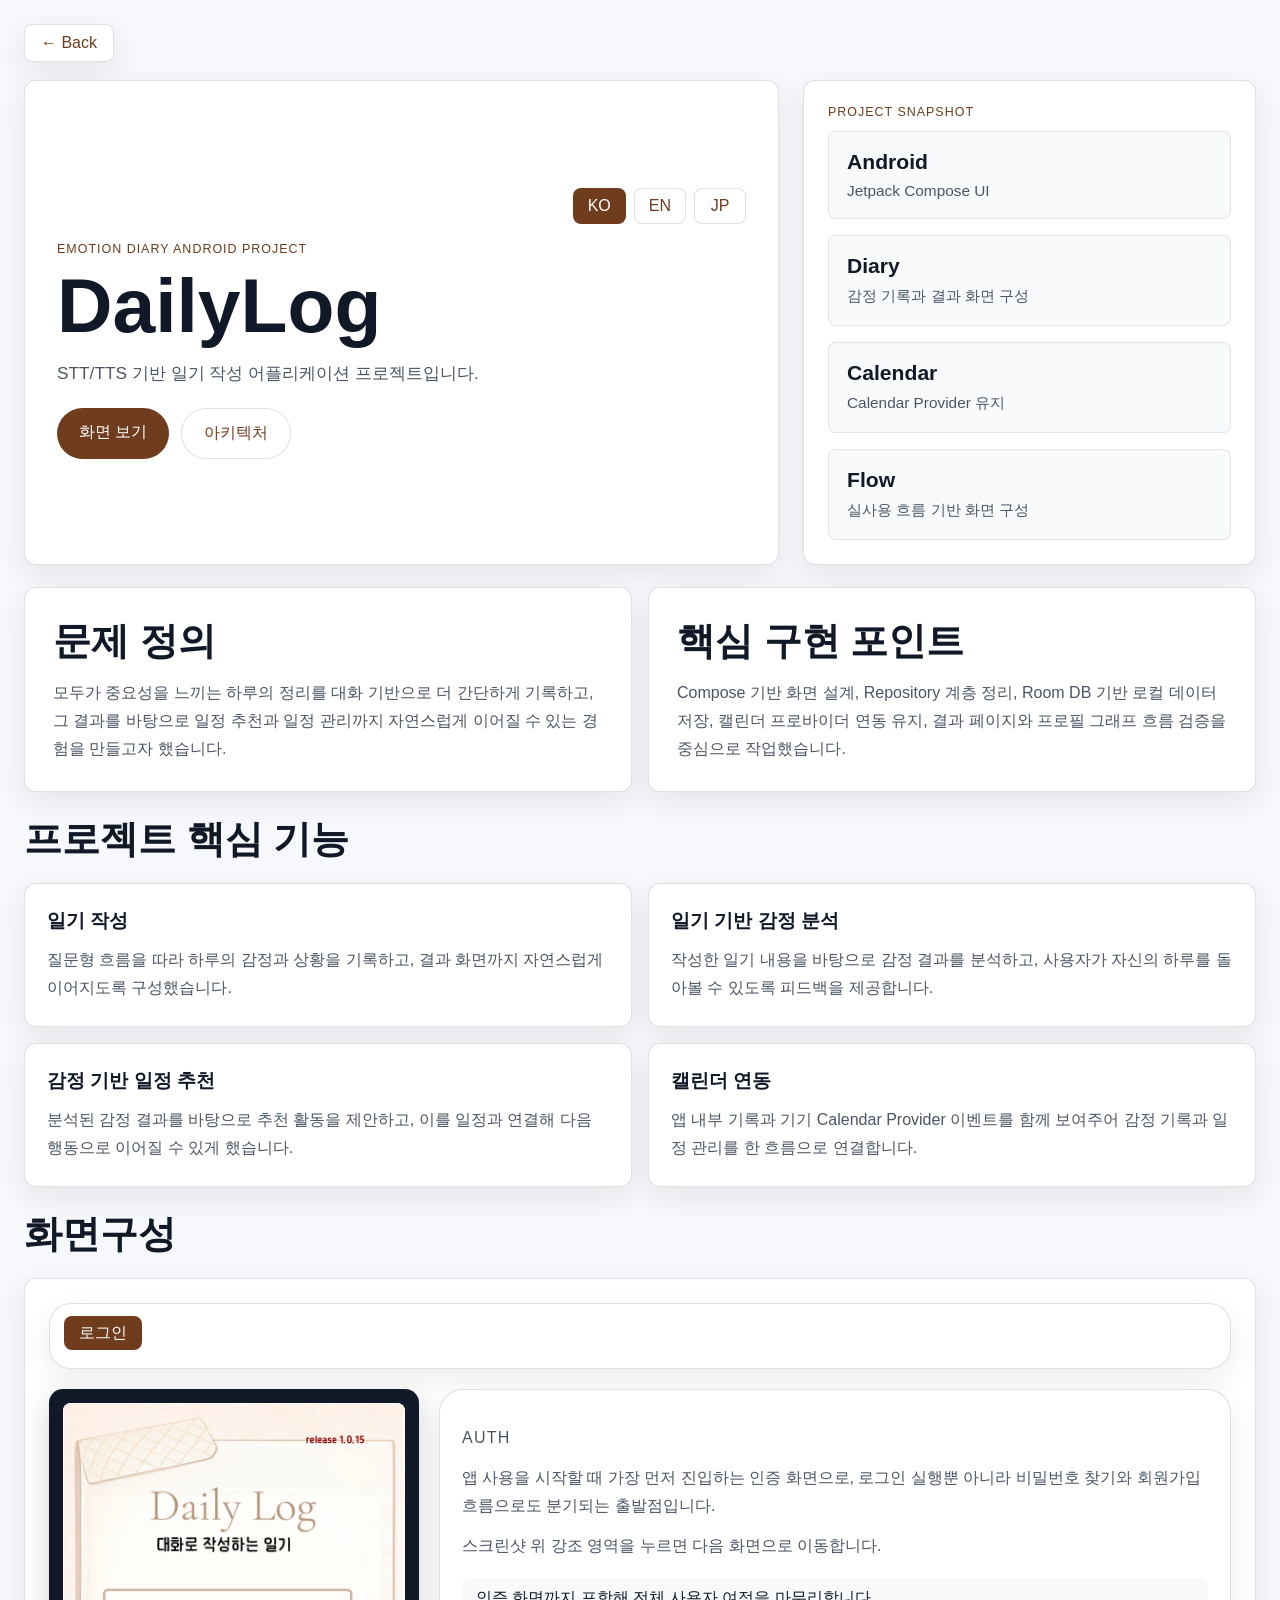
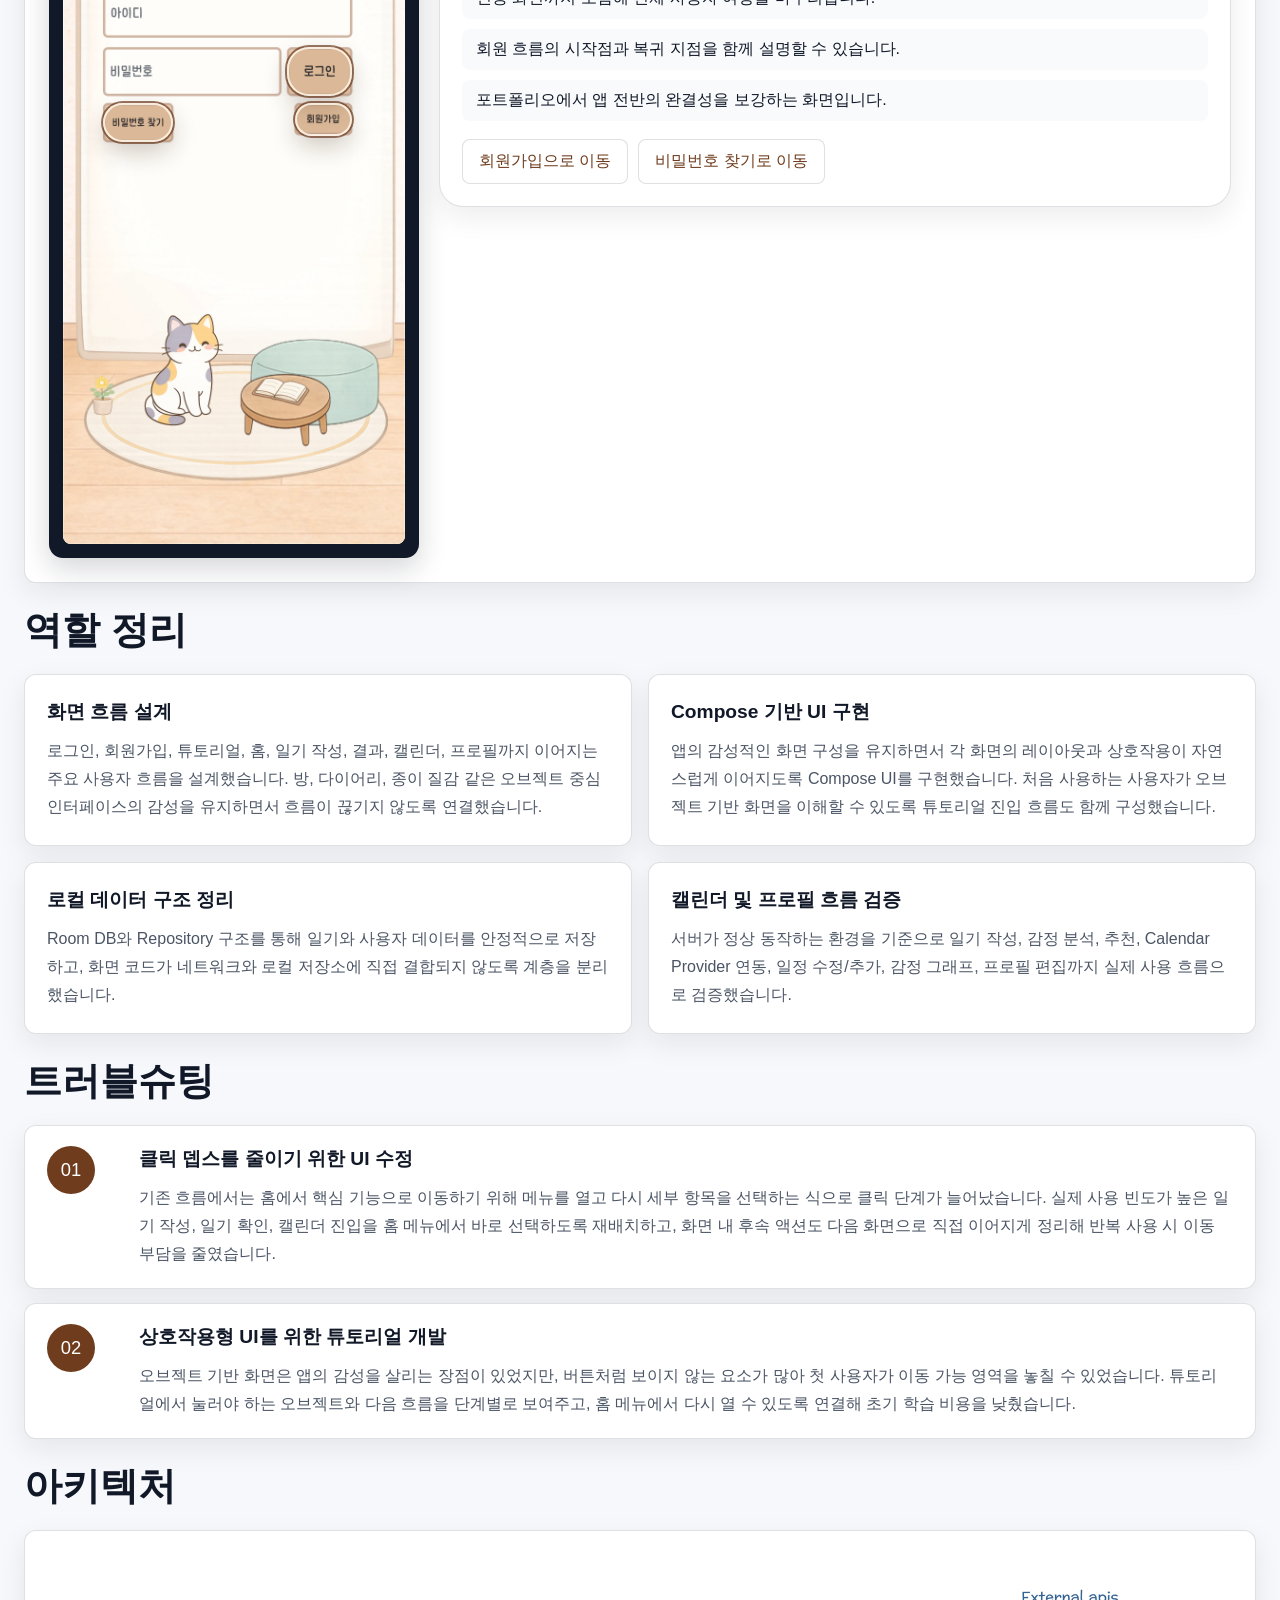
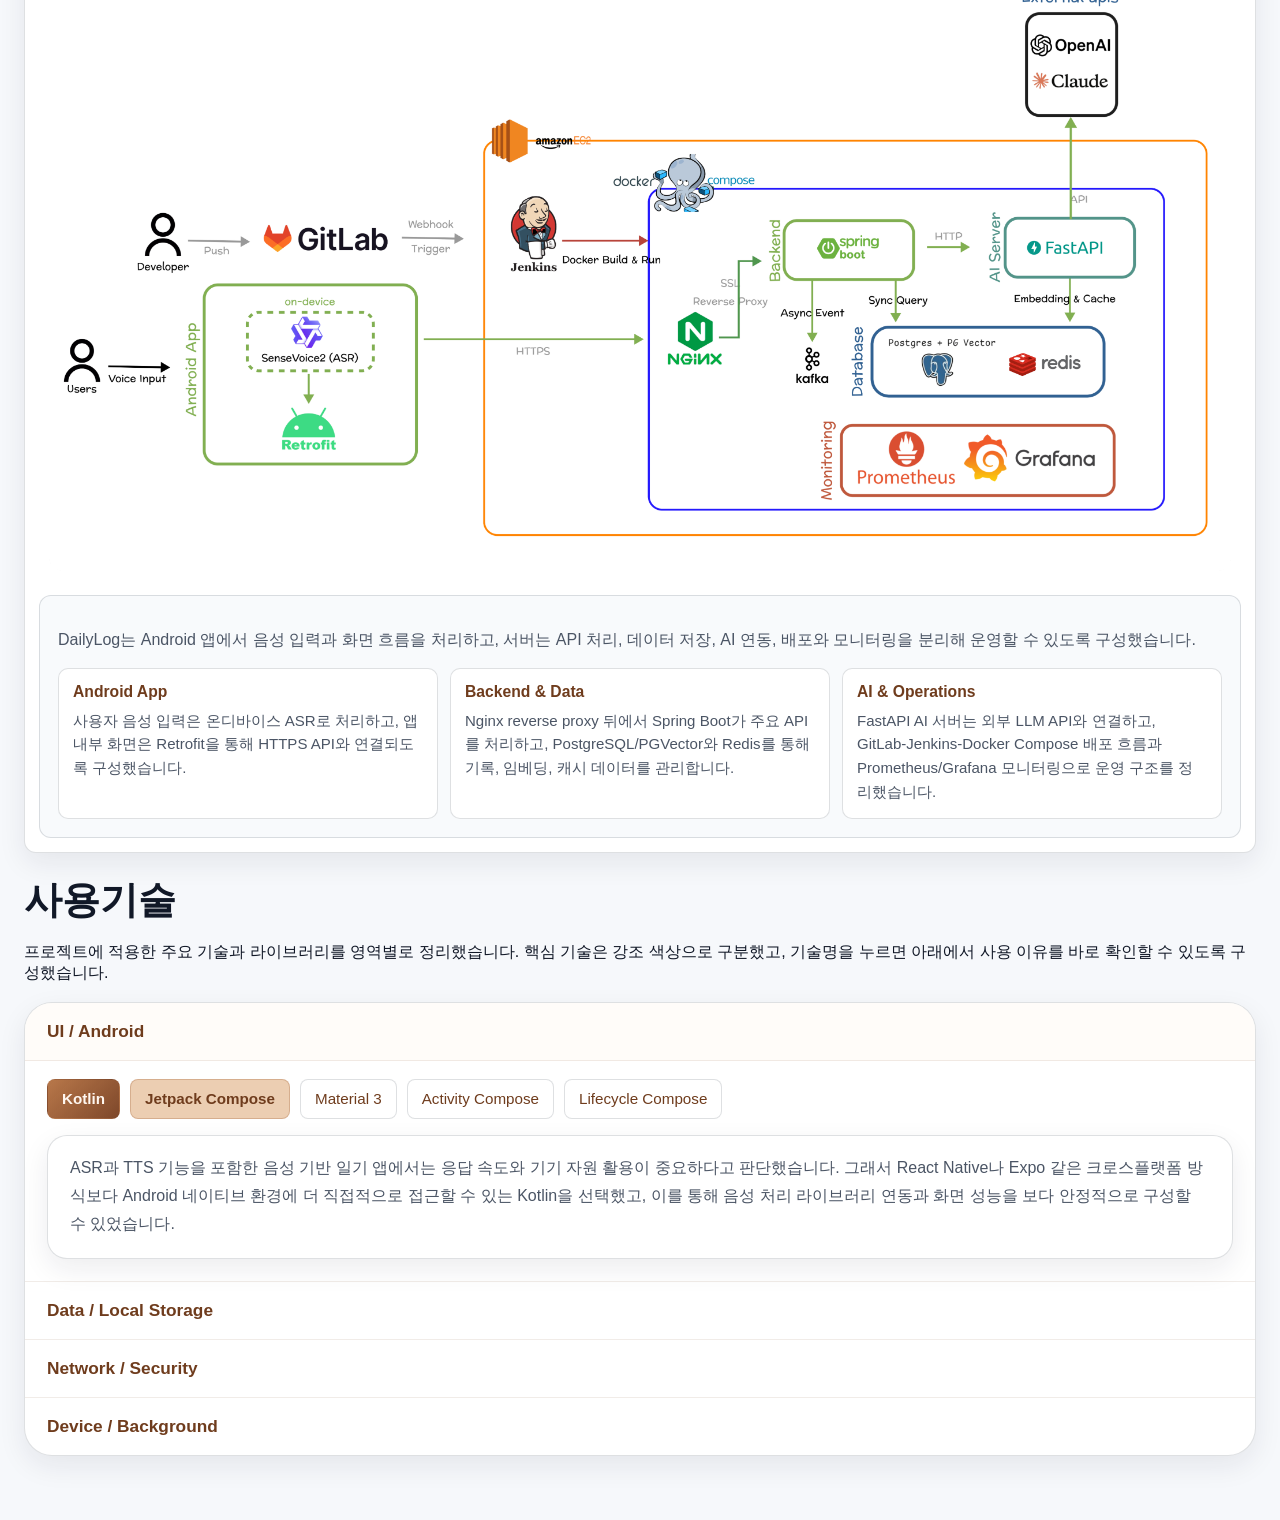
==== commit cc6fcffa: "update" ====
--- a/dailylog-portfolio/index.html
+++ b/dailylog-portfolio/index.html
@@ -157,14 +157,14 @@
             <span class="timeline-index">01</span>
             <div>
               <h3>클릭 뎁스를 줄이기 위한 UI 수정</h3>
-              <p>초기 화면 흐름에서는 일기 작성, 일기 확인, 캘린더 이동처럼 자주 사용하는 기능에 접근하기까지 여러 단계의 선택이 필요했습니다. 홈 메뉴와 화면 내 액션 배치를 다시 정리해 핵심 기능을 한 단계 안에서 선택할 수 있도록 수정하고, 실제 사용 흐름 기준으로 이동 경로를 줄였습니다.</p>
+              <p>기존 흐름에서는 홈에서 핵심 기능으로 이동하기 위해 메뉴를 열고 다시 세부 항목을 선택하는 식으로 클릭 단계가 늘어났습니다. 실제 사용 빈도가 높은 일기 작성, 일기 확인, 캘린더 진입을 홈 메뉴에서 바로 선택하도록 재배치하고, 화면 내 후속 액션도 다음 화면으로 직접 이어지게 정리해 반복 사용 시 이동 부담을 줄였습니다.</p>
             </div>
           </article>
           <article class="timeline-item">
             <span class="timeline-index">02</span>
             <div>
               <h3>상호작용형 UI를 위한 튜토리얼 개발</h3>
-              <p>방 안의 오브젝트를 누르며 이동하는 UI는 분위기는 좋지만, 처음 사용하는 사용자가 어떤 요소를 눌러야 하는지 바로 알기 어려웠습니다. 핵심 상호작용 지점을 단계별로 안내하는 튜토리얼 화면을 구성하고, 홈 메뉴에서 다시 확인할 수 있게 연결해 초기 사용성을 보완했습니다.</p>
+              <p>오브젝트 기반 화면은 앱의 감성을 살리는 장점이 있었지만, 버튼처럼 보이지 않는 요소가 많아 첫 사용자가 이동 가능 영역을 놓칠 수 있었습니다. 튜토리얼에서 눌러야 하는 오브젝트와 다음 흐름을 단계별로 보여주고, 홈 메뉴에서 다시 열 수 있도록 연결해 초기 학습 비용을 낮췄습니다.</p>
             </div>
           </article>
         </div>
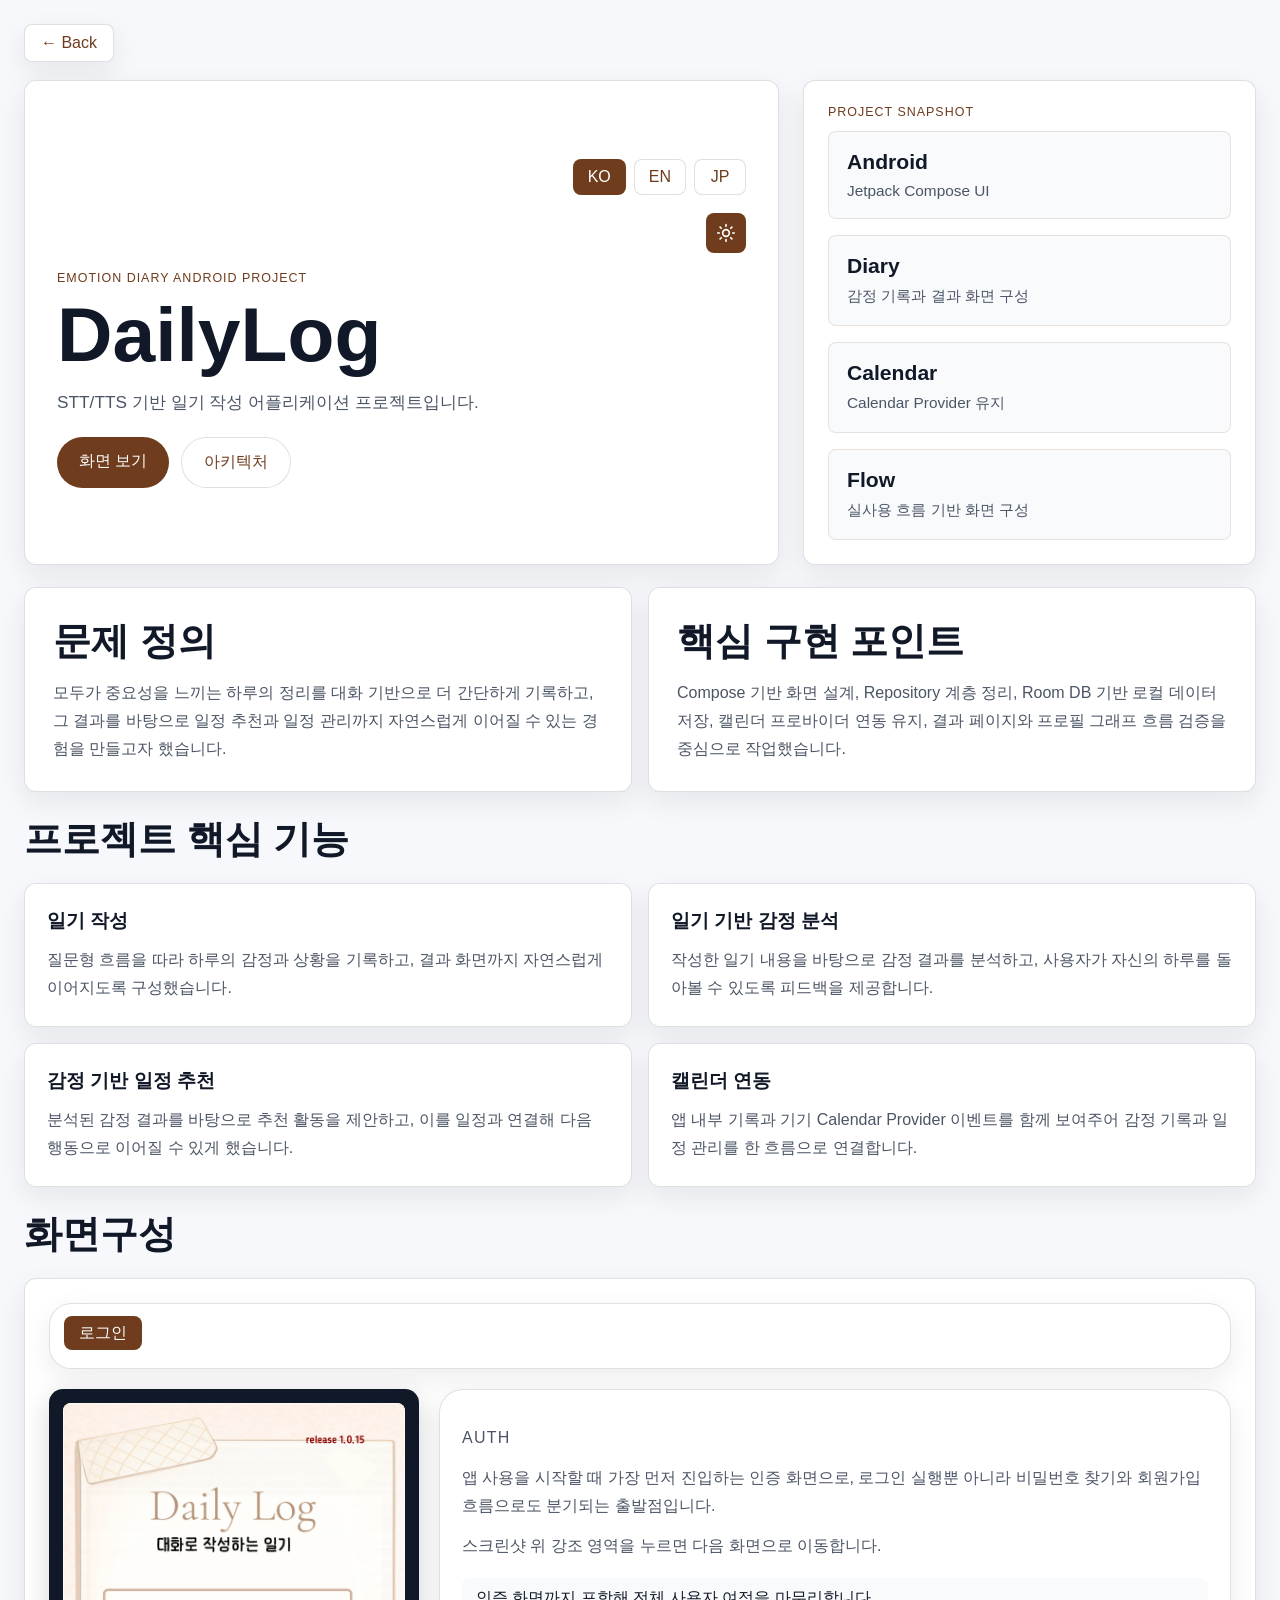
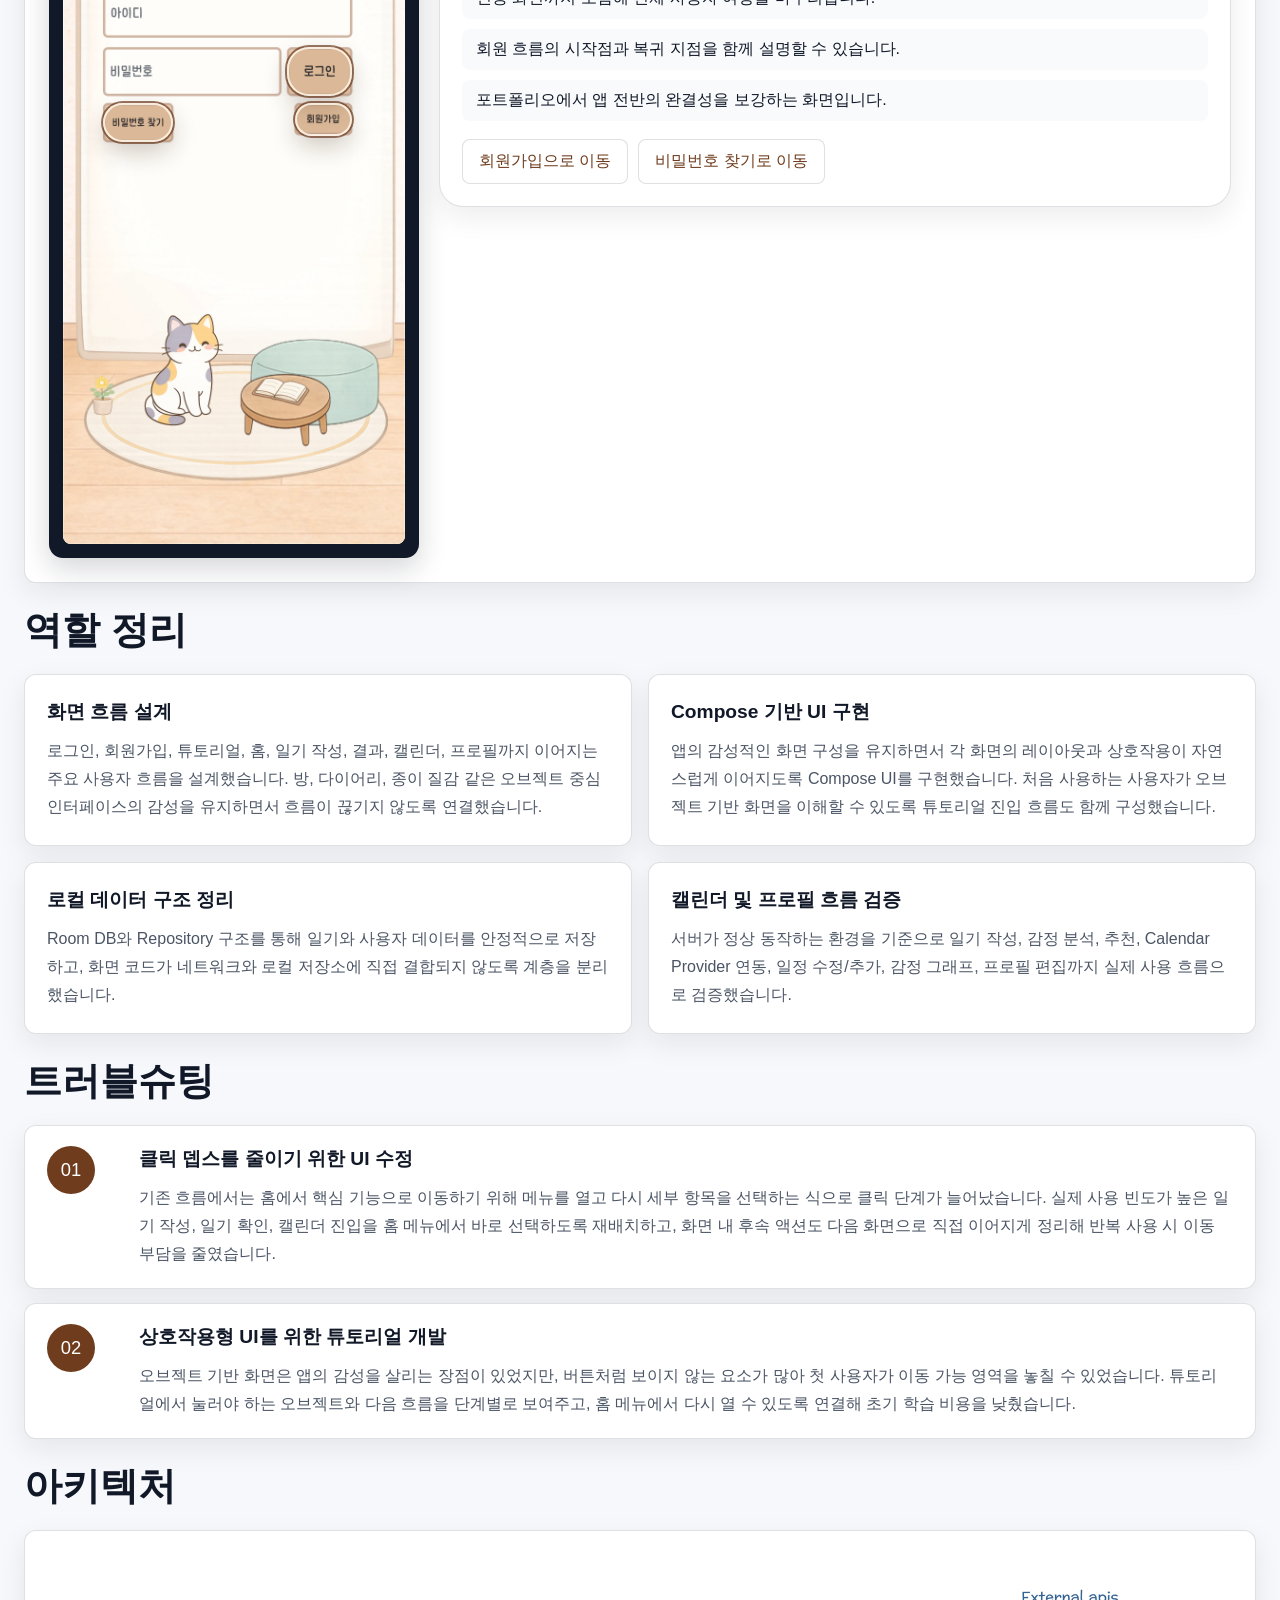
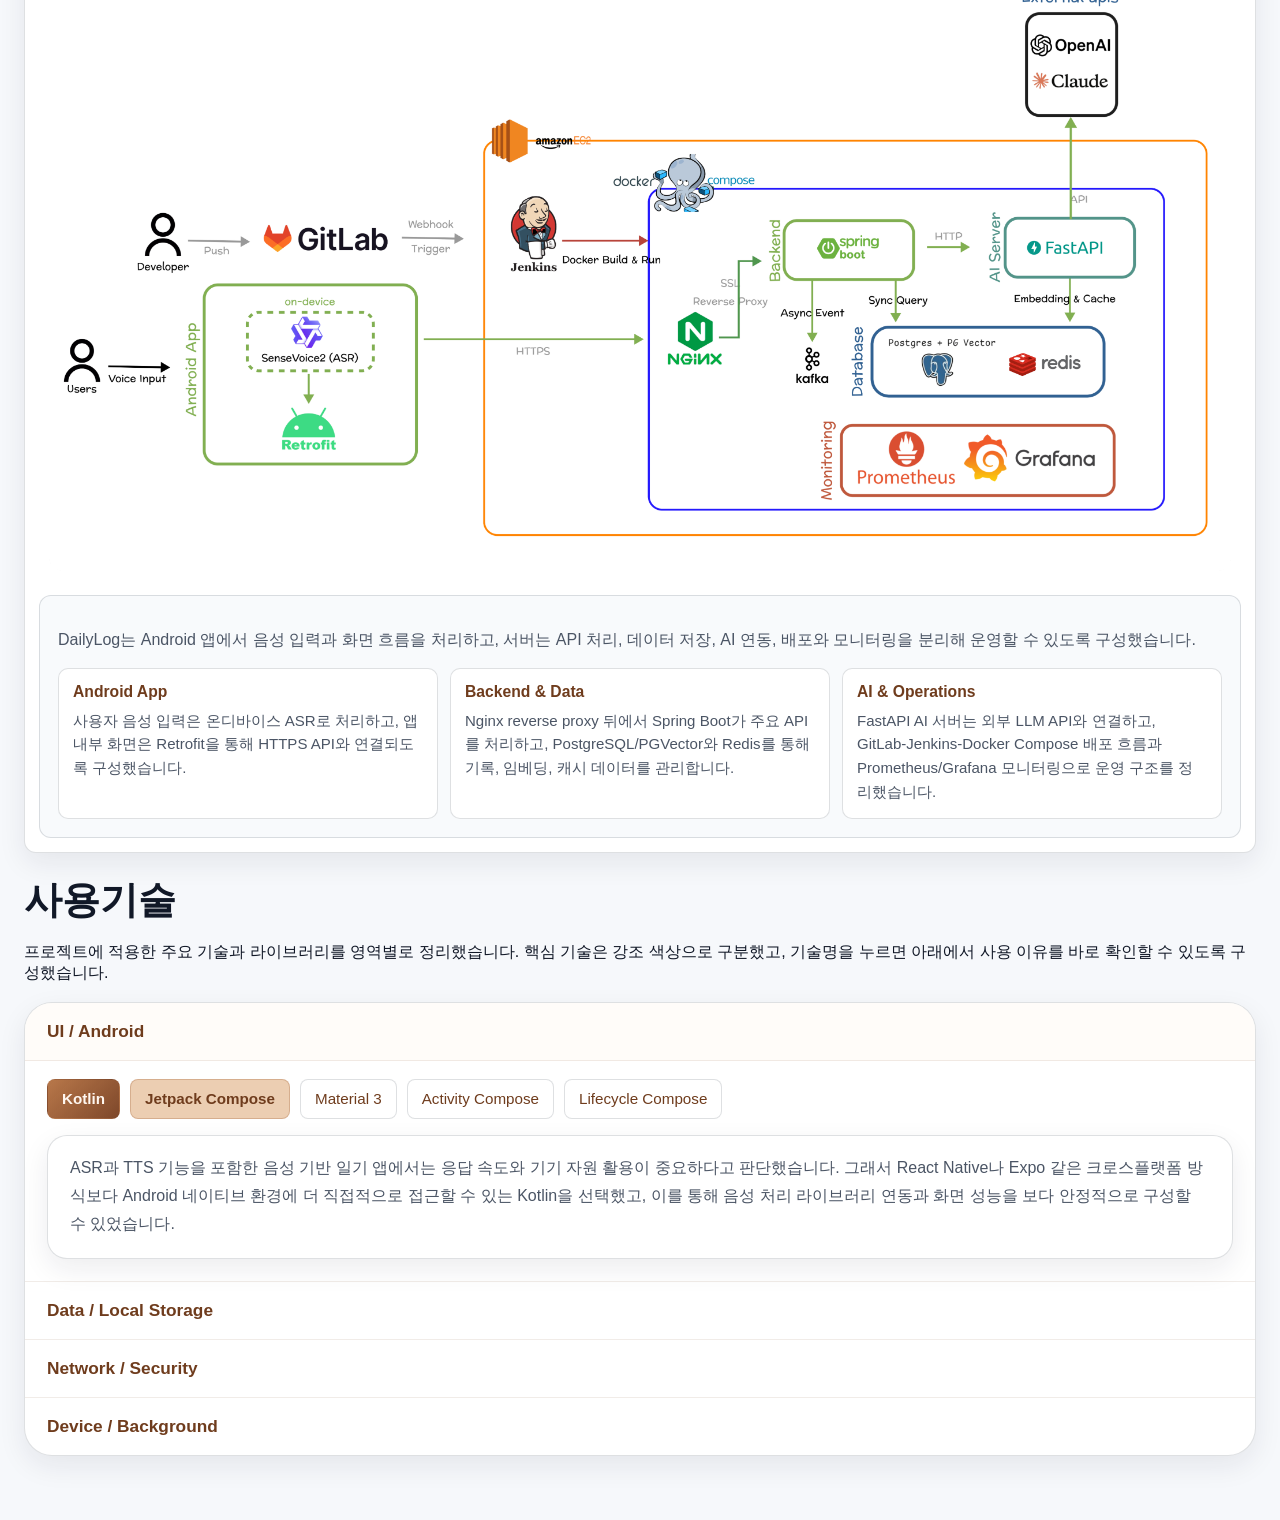
==== commit 9367ebc4: "update" ====
--- a/dailylog-portfolio/index.html
+++ b/dailylog-portfolio/index.html
@@ -15,6 +15,9 @@
           <button class="lang-button is-active" type="button" data-lang="ko">KO</button>
           <button class="lang-button" type="button" data-lang="en">EN</button>
           <button class="lang-button" type="button" data-lang="ja">JP</button>
+        </div>
+        <div class="theme-switch" aria-label="Theme switcher">
+          <button class="theme-toggle is-active" type="button" aria-label="테마: 주간"></button>
         </div>
         <p class="eyebrow">Emotion Diary Android Project</p>
         <h1>DailyLog</h1>
--- a/dailylog-portfolio/styles.css
+++ b/dailylog-portfolio/styles.css
@@ -81,6 +81,13 @@
   margin-bottom: 18px;
 }
 
+.theme-switch {
+  display: flex;
+  justify-content: flex-end;
+  gap: 8px;
+  margin-bottom: 18px;
+}
+
 .lang-button {
   min-width: 52px;
   min-height: 36px;
@@ -94,11 +101,47 @@
   transition: transform 180ms ease, background-color 180ms ease, border-color 180ms ease;
 }
 
+.theme-toggle {
+  width: 40px;
+  height: 40px;
+  padding: 0;
+  border-radius: 999px;
+  border: 1px solid rgba(115, 67, 36, 0.14);
+  background: rgba(255, 251, 247, 0.9);
+  color: var(--accent-deep);
+  font: inherit;
+  cursor: pointer;
+  display: inline-flex;
+  align-items: center;
+  justify-content: center;
+  transition: transform 180ms ease, background-color 180ms ease, border-color 180ms ease;
+}
+
 .lang-button:hover {
   transform: translateY(-1px);
 }
 
+.theme-toggle:hover {
+  transform: translateY(-1px);
+}
+
+.theme-toggle svg {
+  width: 20px;
+  height: 20px;
+  fill: none;
+  stroke: currentColor;
+  stroke-width: 2;
+  stroke-linecap: round;
+  stroke-linejoin: round;
+}
+
 .lang-button.is-active {
+  background: linear-gradient(135deg, rgba(180, 112, 64, 0.95), rgba(115, 56, 24, 0.92));
+  border-color: transparent;
+  color: #fff7f0;
+}
+
+.theme-toggle.is-active {
   background: linear-gradient(135deg, rgba(180, 112, 64, 0.95), rgba(115, 56, 24, 0.92));
   border-color: transparent;
   color: #fff7f0;
@@ -1765,6 +1808,7 @@
 .primary-link,
 .secondary-link,
 .lang-button,
+.theme-toggle,
 .flow-control,
 .flow-action,
 .flow-title-step,
@@ -1775,6 +1819,7 @@
 
 .primary-link,
 .lang-button.is-active,
+.theme-toggle.is-active,
 .flow-title-step.is-current,
 .timeline-index {
   background: var(--accent-deep);
@@ -1783,6 +1828,7 @@
 
 .secondary-link,
 .lang-button,
+.theme-toggle,
 .flow-control,
 .flow-action,
 .flow-title-step,
@@ -1845,6 +1891,112 @@
   }
 }
 
+body[data-theme="night"] {
+  --bg: #17100c;
+  --bg-strong: #241812;
+  --surface: #211712;
+  --surface-strong: #2c201a;
+  --line: rgba(255, 228, 207, 0.16);
+  --text: #fff6ef;
+  --muted: #d9bca8;
+  --accent: #d48952;
+  --accent-deep: #f0a76d;
+  --shadow: 0 16px 38px rgba(0, 0, 0, 0.34);
+  background: linear-gradient(180deg, #1c130e 0%, #17100c 52%, #0d0907 100%);
+}
+
+body[data-theme="theme"] {
+  --bg: #f3e5d2;
+  --bg-strong: #e2b98f;
+  --surface: rgba(255, 248, 239, 0.86);
+  --surface-strong: rgba(255, 250, 245, 0.96);
+  --line: rgba(123, 77, 47, 0.18);
+  --text: #3b2318;
+  --muted: #6e4a35;
+  --accent: #9f5d33;
+  --accent-deep: #6d3416;
+  --shadow: 0 24px 80px rgba(76, 38, 18, 0.14);
+  background:
+    radial-gradient(circle at top left, rgba(255, 244, 230, 0.95), transparent 30%),
+    radial-gradient(circle at top right, rgba(229, 176, 125, 0.34), transparent 25%),
+    linear-gradient(180deg, #efddc6 0%, #f8f0e5 48%, #ead2b1 100%);
+}
+
+body[data-theme="night"] .back-link,
+body[data-theme="night"] .hero-copy,
+body[data-theme="night"] .hero-card,
+body[data-theme="night"] .panel,
+body[data-theme="night"] .feature-card,
+body[data-theme="night"] .shot-card,
+body[data-theme="night"] .closing-card,
+body[data-theme="night"] .timeline-item,
+body[data-theme="night"] .flow-detail-card,
+body[data-theme="night"] .flow-nav-panel,
+body[data-theme="night"] .stack-shell,
+body[data-theme="night"] .stack-reason-panel,
+body[data-theme="night"] .screen-sidebar,
+body[data-theme="night"] .screen-preview,
+body[data-theme="theme"] .back-link,
+body[data-theme="theme"] .hero-copy,
+body[data-theme="theme"] .hero-card,
+body[data-theme="theme"] .panel,
+body[data-theme="theme"] .feature-card,
+body[data-theme="theme"] .shot-card,
+body[data-theme="theme"] .closing-card,
+body[data-theme="theme"] .timeline-item,
+body[data-theme="theme"] .flow-detail-card,
+body[data-theme="theme"] .flow-nav-panel,
+body[data-theme="theme"] .stack-shell,
+body[data-theme="theme"] .stack-reason-panel,
+body[data-theme="theme"] .screen-sidebar,
+body[data-theme="theme"] .screen-preview {
+  background: var(--surface);
+  border-color: var(--line);
+  box-shadow: var(--shadow);
+}
+
+body[data-theme="night"] .secondary-link,
+body[data-theme="night"] .lang-button,
+body[data-theme="night"] .theme-toggle,
+body[data-theme="night"] .flow-control,
+body[data-theme="night"] .flow-action,
+body[data-theme="night"] .flow-title-step,
+body[data-theme="night"] .stack-chip,
+body[data-theme="night"] .closing-meta span,
+body[data-theme="night"] .stat-card,
+body[data-theme="night"] .flow-points li,
+body[data-theme="night"] .flat-list li,
+body[data-theme="theme"] .secondary-link,
+body[data-theme="theme"] .lang-button,
+body[data-theme="theme"] .theme-toggle,
+body[data-theme="theme"] .flow-control,
+body[data-theme="theme"] .flow-action,
+body[data-theme="theme"] .flow-title-step,
+body[data-theme="theme"] .stack-chip,
+body[data-theme="theme"] .closing-meta span,
+body[data-theme="theme"] .stat-card,
+body[data-theme="theme"] .flow-points li,
+body[data-theme="theme"] .flat-list li {
+  background: var(--surface-strong);
+  border-color: var(--line);
+  color: var(--text);
+}
+
+body[data-theme="night"] .primary-link,
+body[data-theme="night"] .lang-button.is-active,
+body[data-theme="night"] .theme-toggle.is-active,
+body[data-theme="night"] .flow-title-step.is-current,
+body[data-theme="night"] .timeline-index,
+body[data-theme="theme"] .primary-link,
+body[data-theme="theme"] .lang-button.is-active,
+body[data-theme="theme"] .theme-toggle.is-active,
+body[data-theme="theme"] .flow-title-step.is-current,
+body[data-theme="theme"] .timeline-index {
+  background: var(--accent-deep);
+  border-color: transparent;
+  color: #fff;
+}
+
 @media print {
   @page {
     size: 13.333in 7.5in;
@@ -1863,6 +2015,7 @@
 
   .back-link,
   .language-switch,
+  .theme-switch,
   .hero-actions,
   .flow-actions {
     display: none !important;
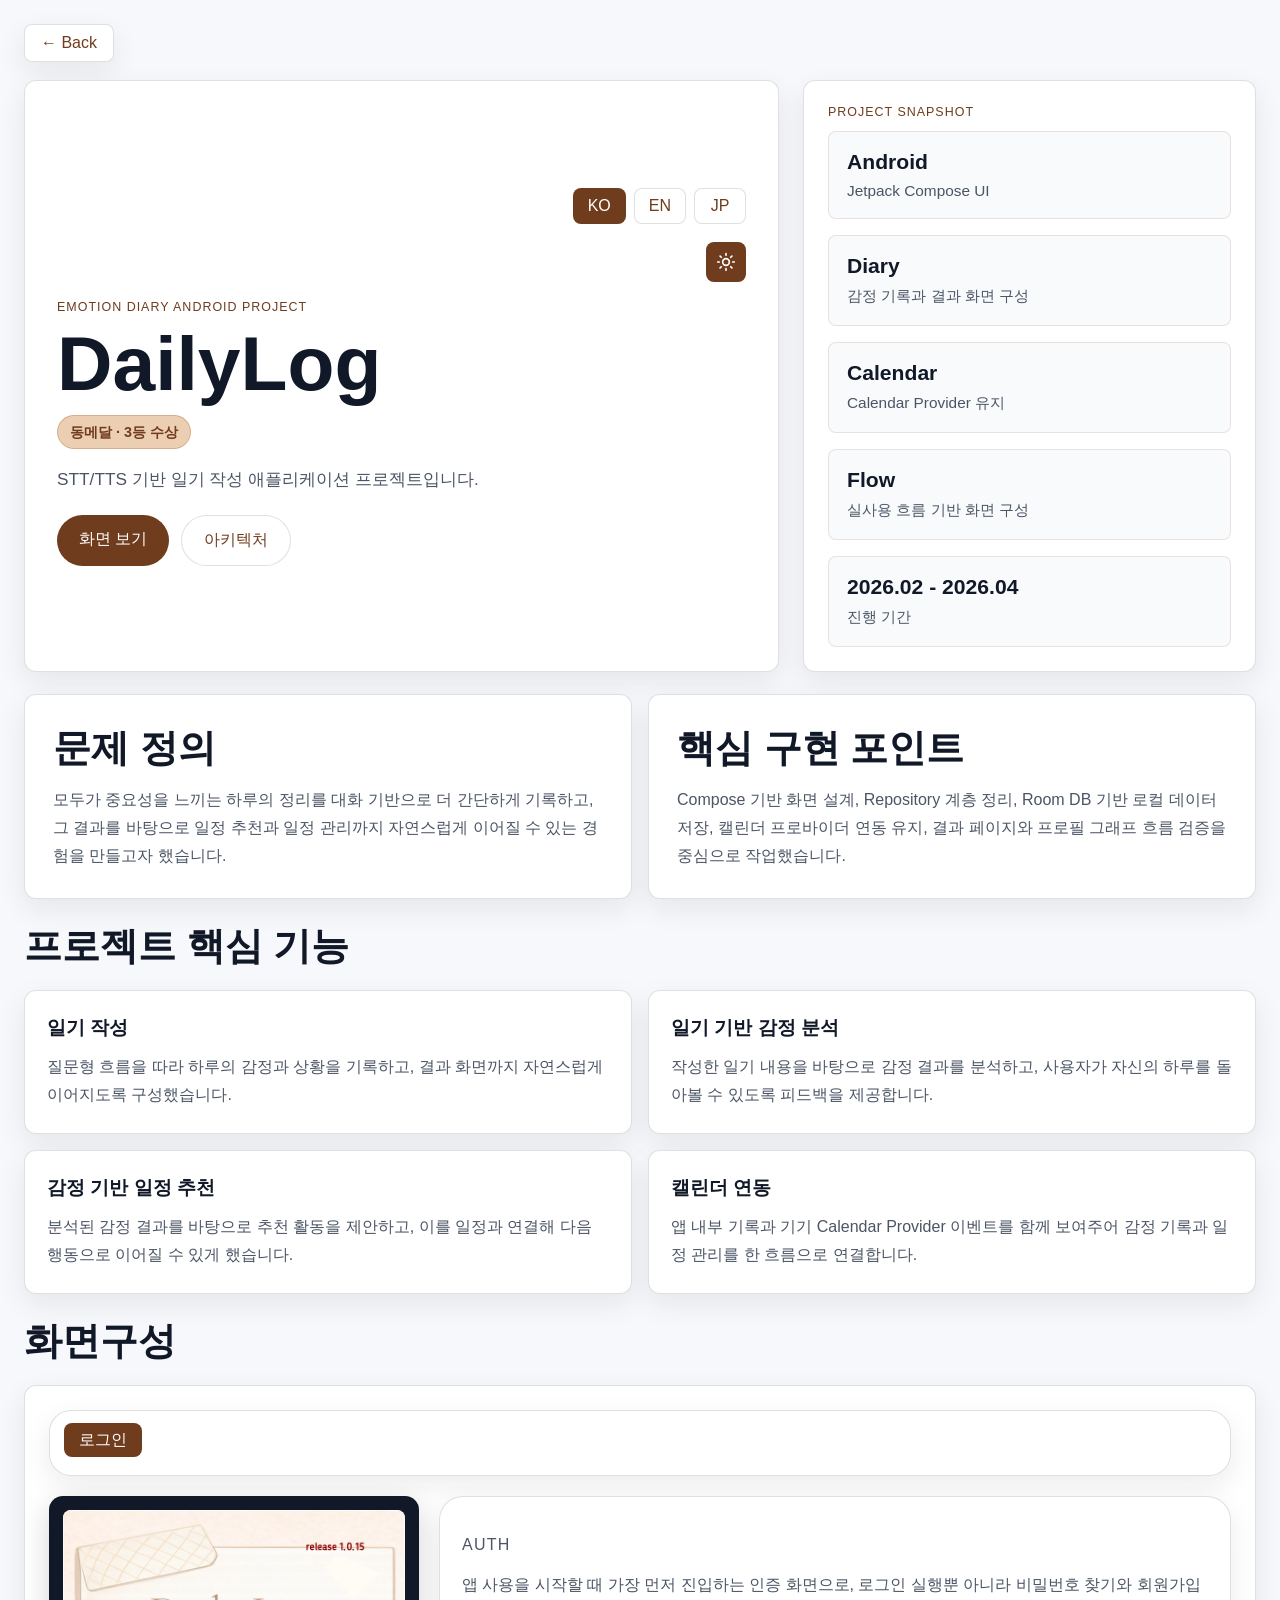
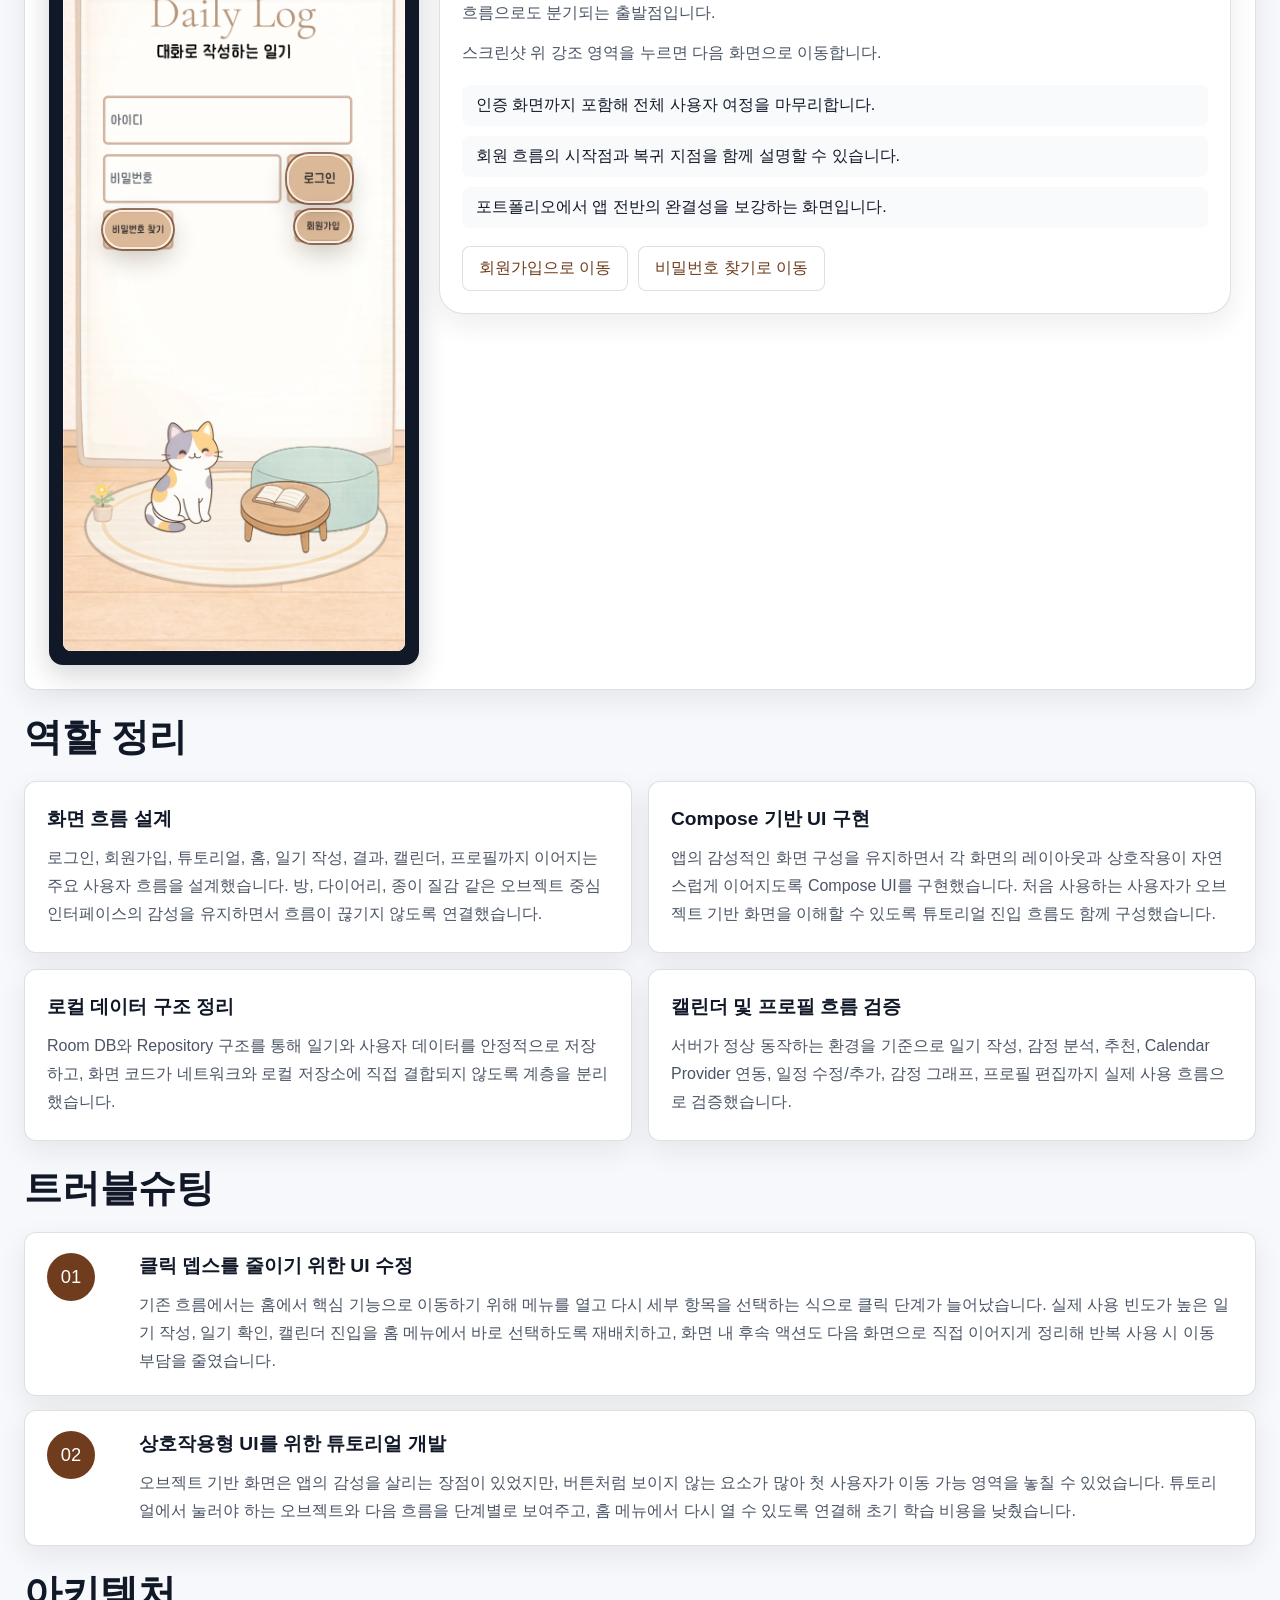
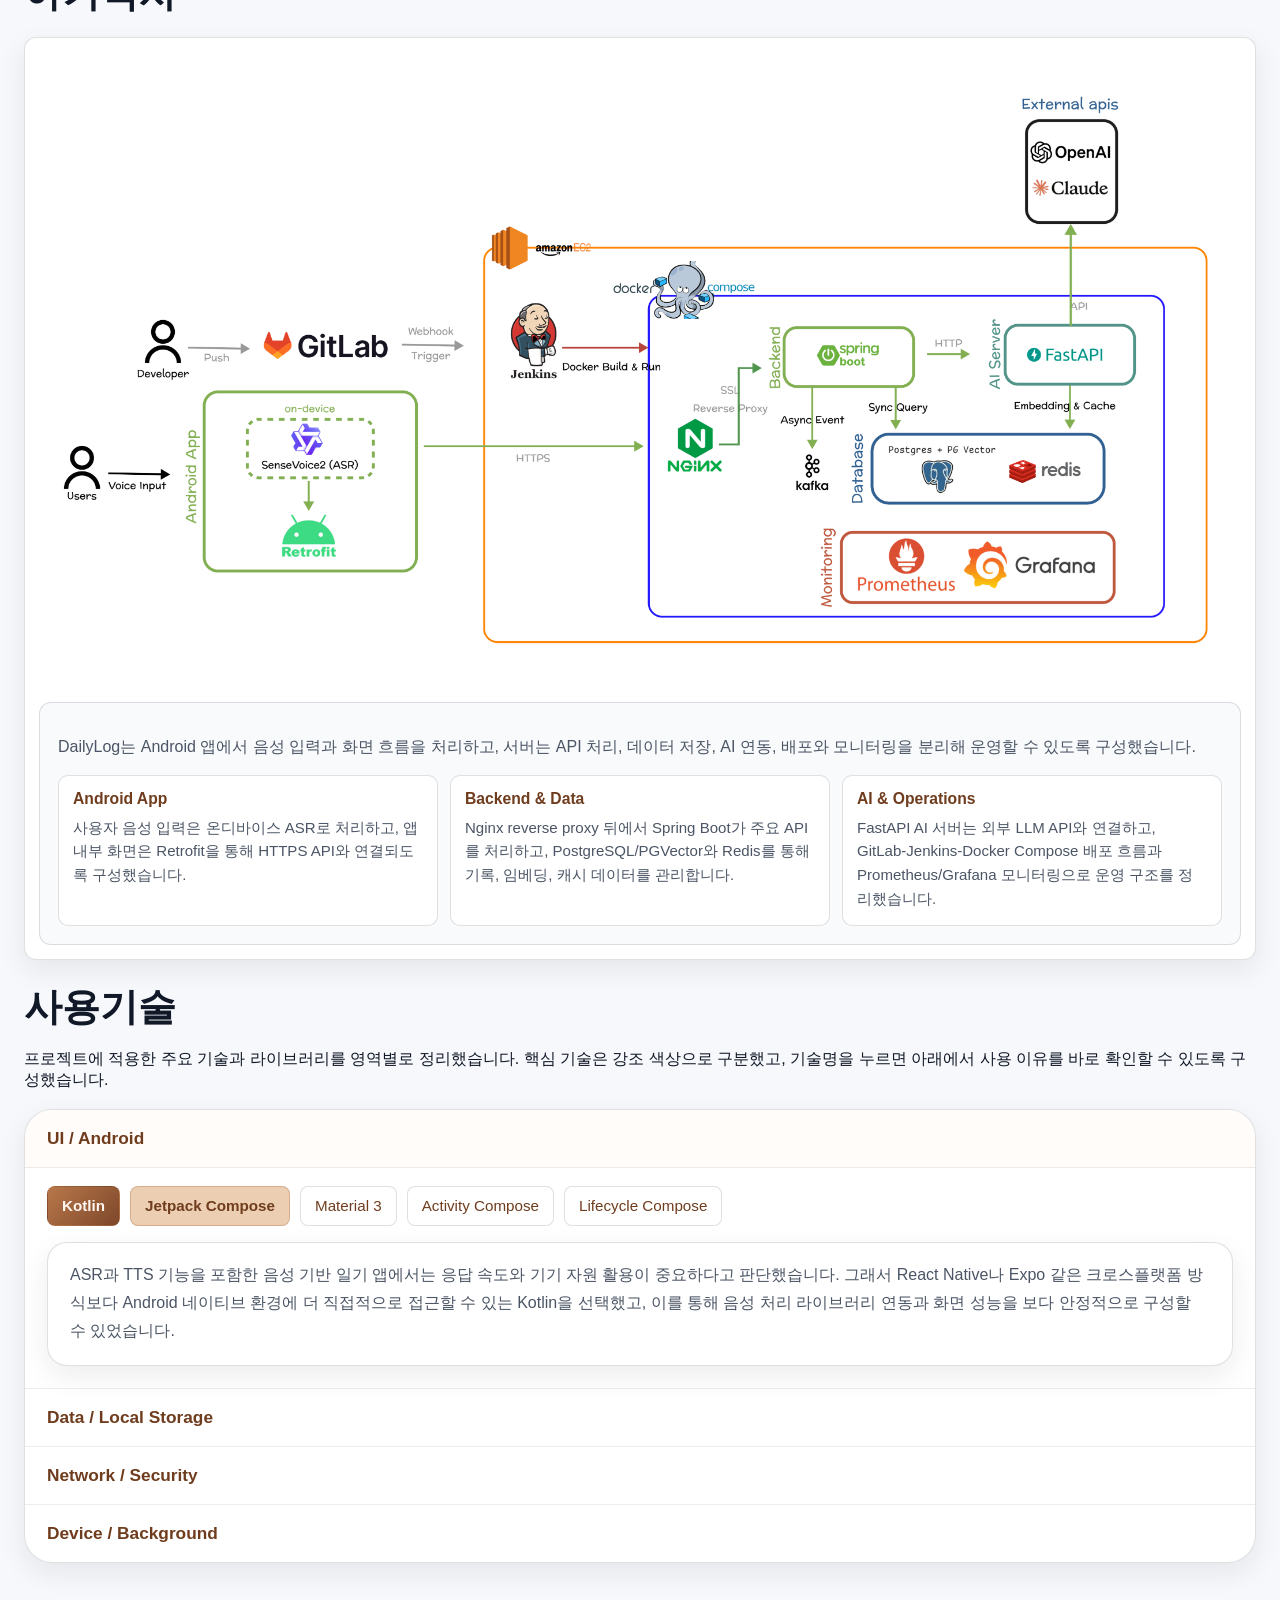
==== commit 0982ade2: "update" ====
--- a/dailylog-portfolio/index.html
+++ b/dailylog-portfolio/index.html
@@ -21,8 +21,9 @@
         </div>
         <p class="eyebrow">Emotion Diary Android Project</p>
         <h1>DailyLog</h1>
+        <span class="award-badge" id="dailylog-award-label">동메달 · 3등 수상</span>
         <p class="hero-summary">
-          STT/TTS 기반 일기 작성 어플리케이션 프로젝트입니다.
+          STT/TTS 기반 일기 작성 애플리케이션 프로젝트입니다.
         </p>
         <div class="hero-actions">
           <a class="primary-link" href="#screens">화면 보기</a>
@@ -48,6 +49,10 @@
           <article class="stat-card">
             <span class="stat-value">Flow</span>
             <span class="stat-label">실사용 흐름 기반 화면 구성</span>
+          </article>
+          <article class="stat-card">
+            <span class="stat-value">2026.02 - 2026.04</span>
+            <span class="stat-label">진행 기간</span>
           </article>
         </div>
       </div>
--- a/dailylog-portfolio/styles.css
+++ b/dailylog-portfolio/styles.css
@@ -204,6 +204,21 @@
   font-size: clamp(1.12rem, 2vw, 1.45rem);
   line-height: 1.7;
   color: var(--muted);
+}
+
+.award-badge {
+  display: inline-flex;
+  align-items: center;
+  width: fit-content;
+  min-height: 34px;
+  margin-top: 14px;
+  padding: 0 12px;
+  border: 1px solid rgba(159, 93, 51, 0.28);
+  border-radius: 999px;
+  background: rgba(231, 193, 157, 0.78);
+  color: var(--accent-deep);
+  font-size: 0.9rem;
+  font-weight: 800;
 }
 
 .hero-actions {
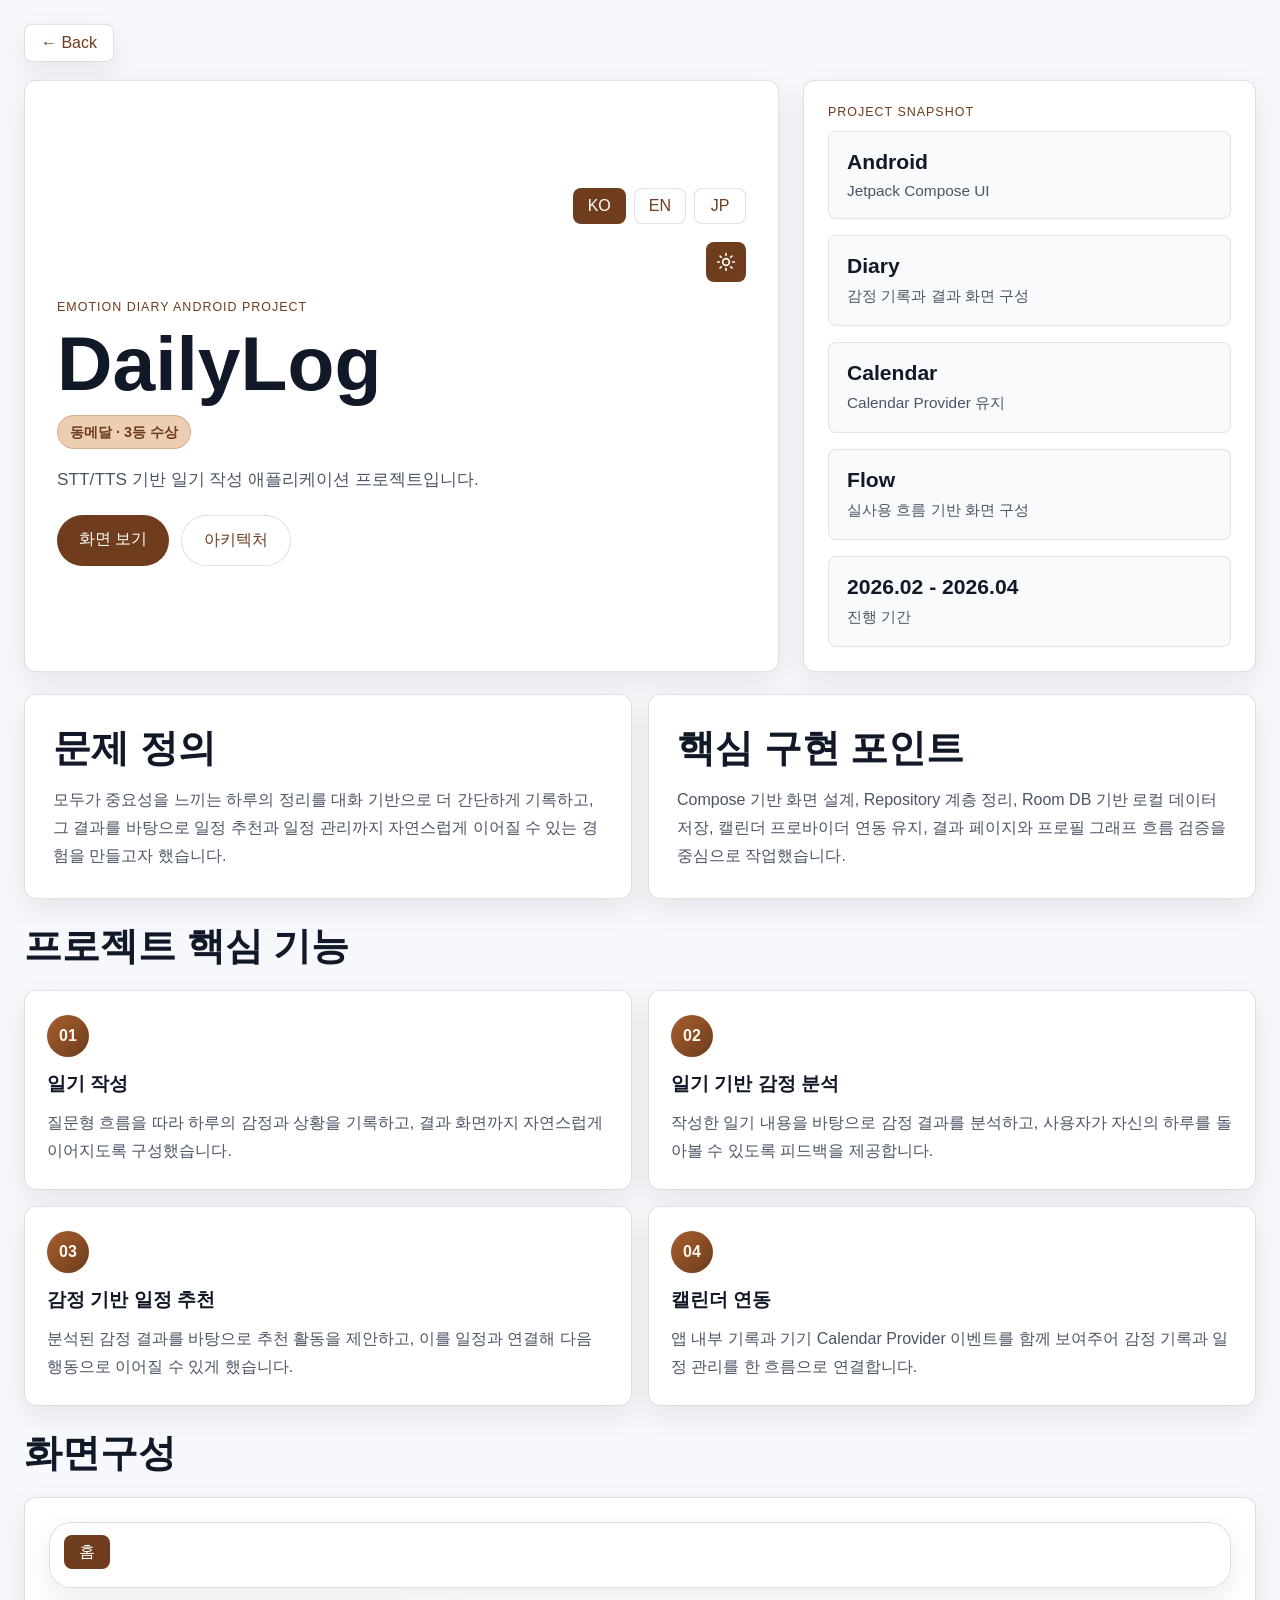
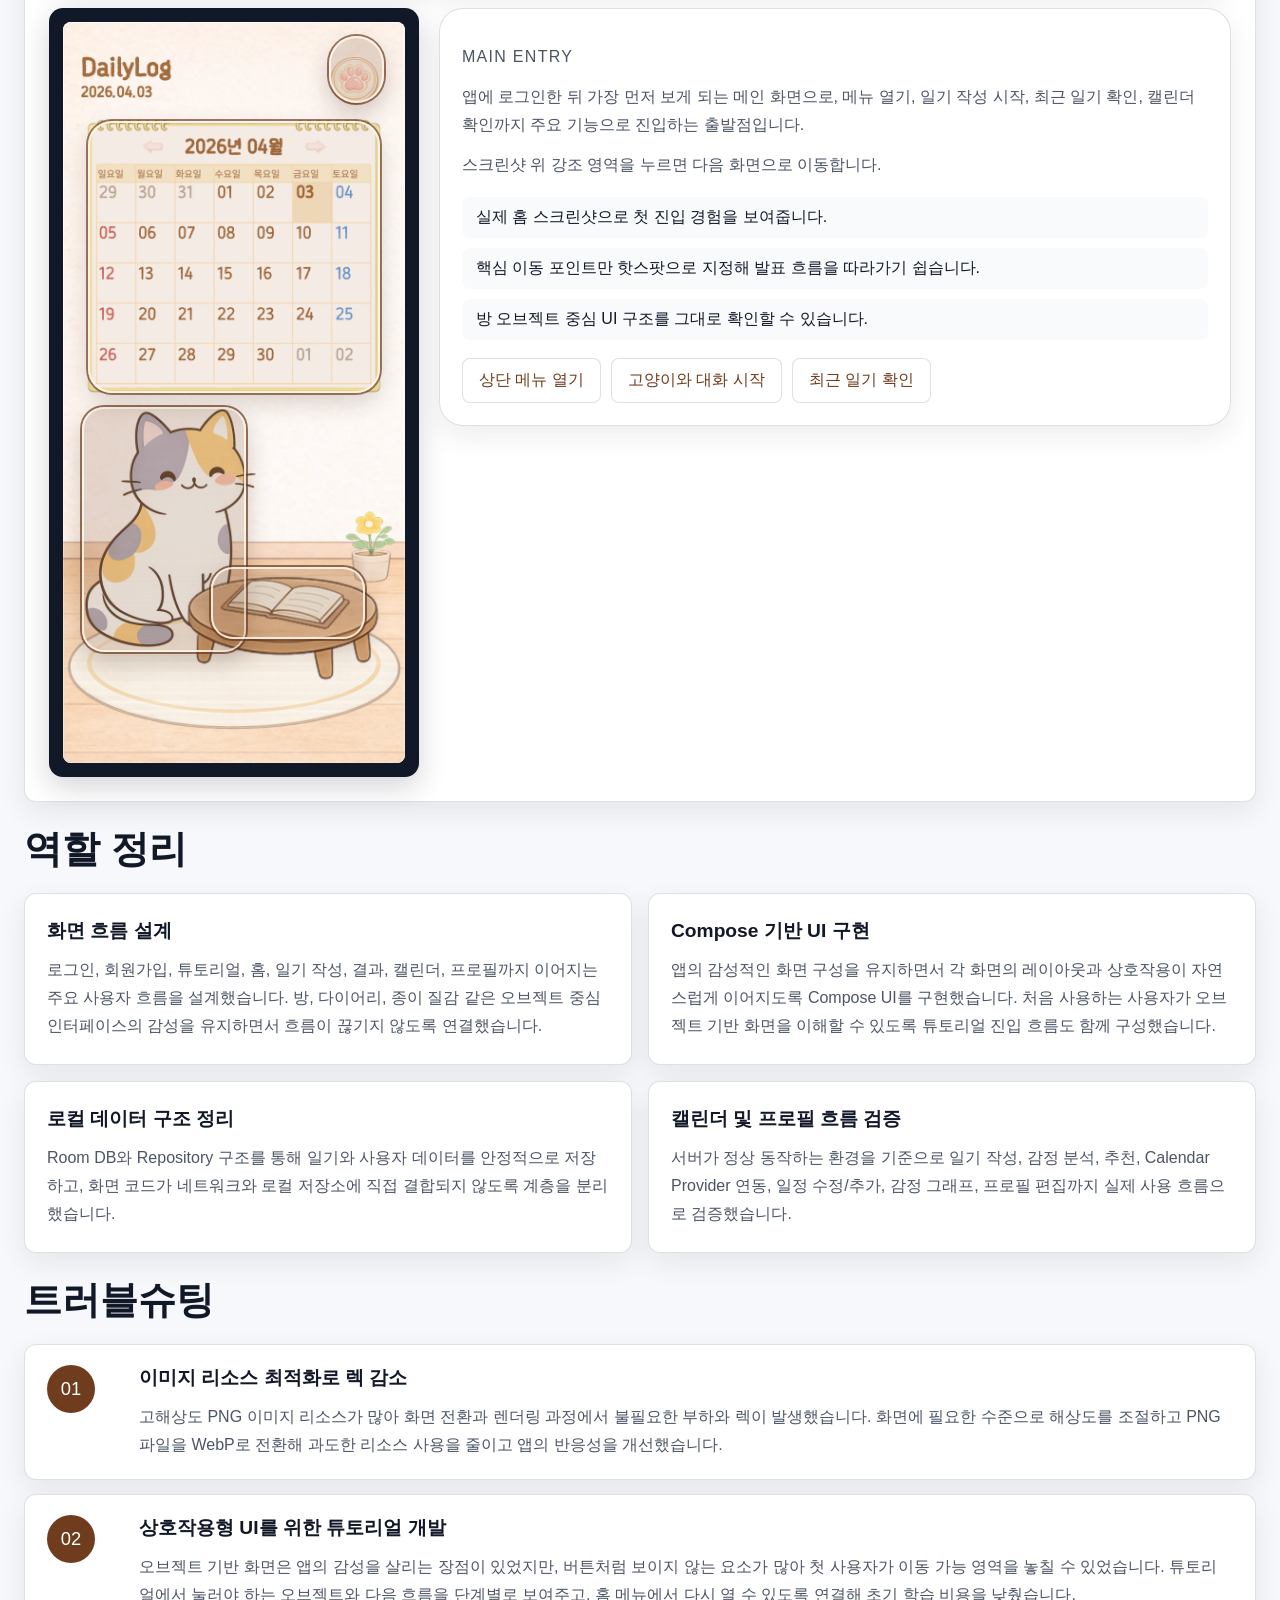
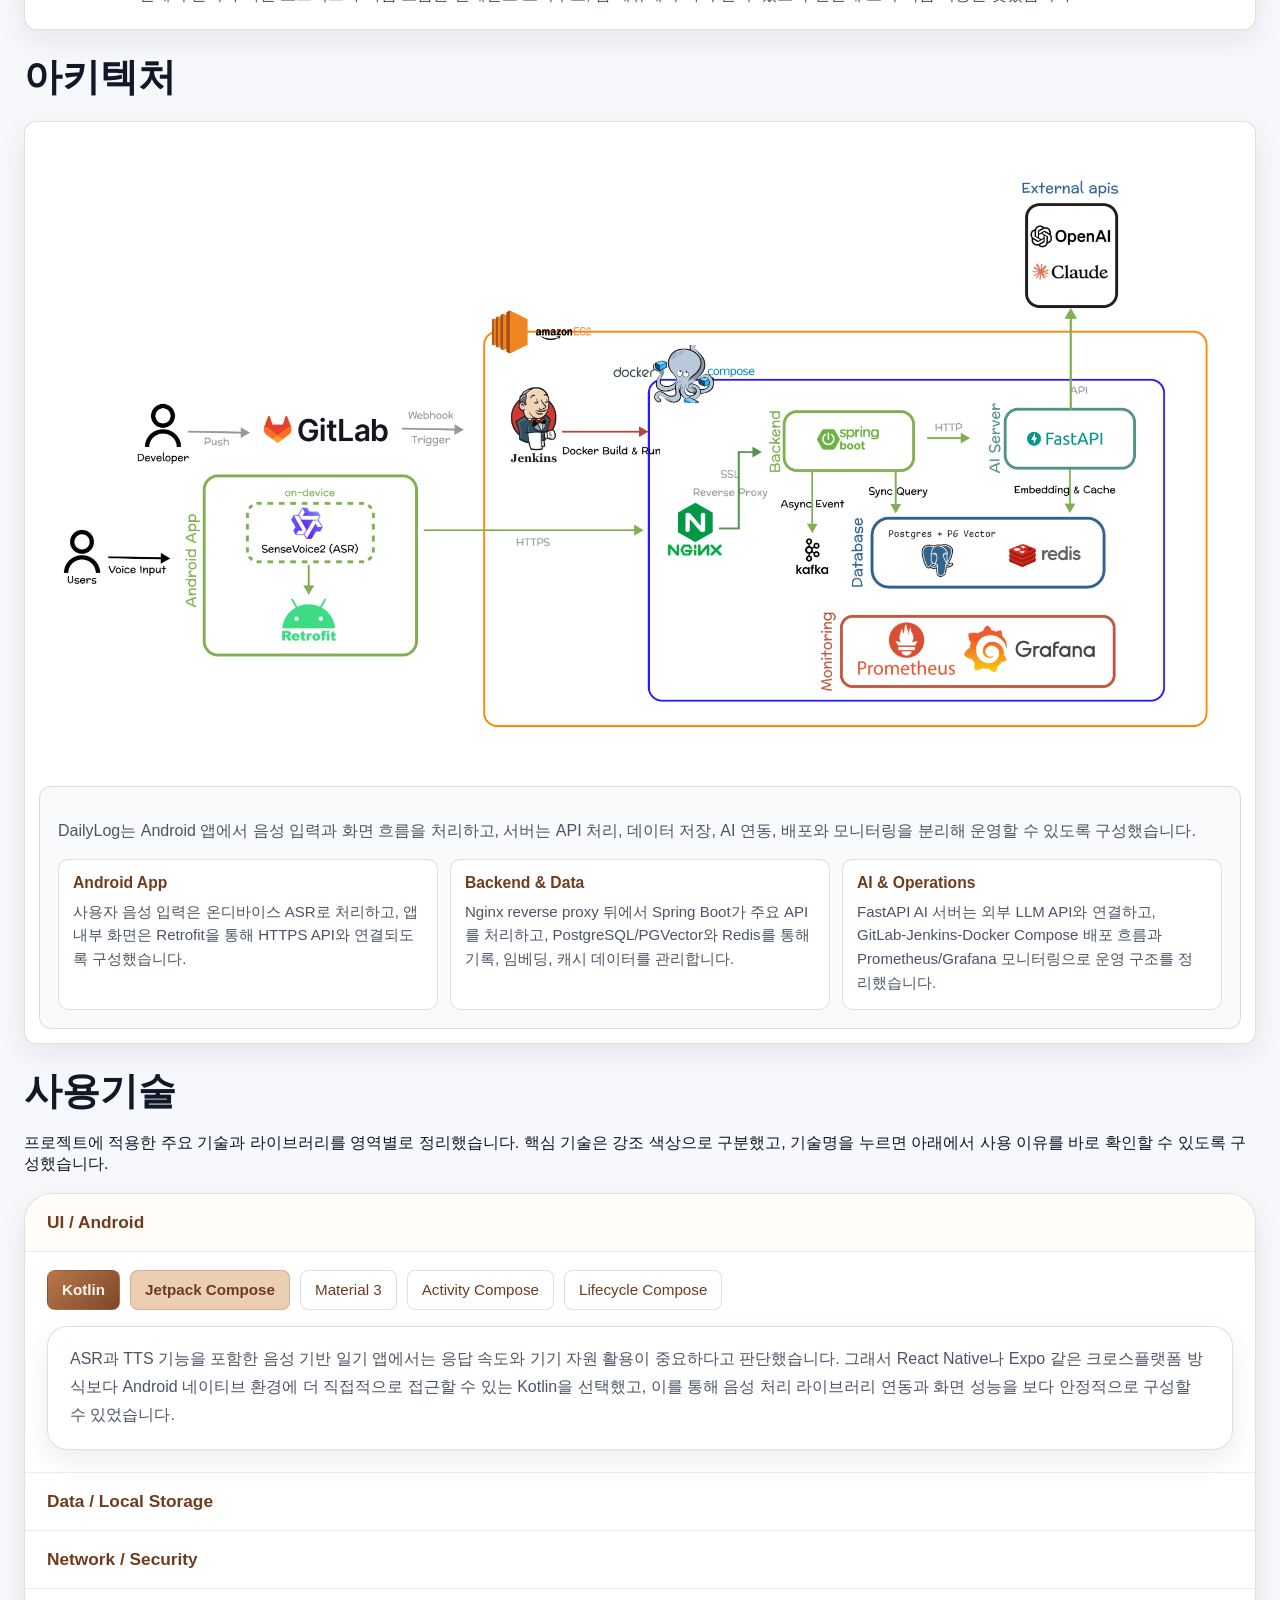
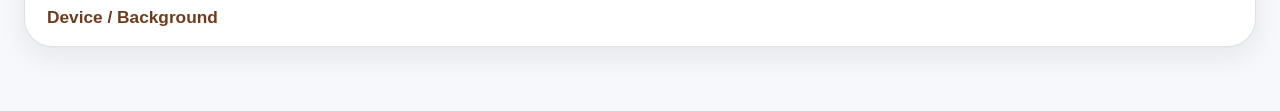
==== commit c638d501: "update" ====
--- a/dailylog-portfolio/index.html
+++ b/dailylog-portfolio/index.html
@@ -82,18 +82,22 @@
         </div>
         <div class="feature-grid">
           <article class="feature-card">
+            <span class="feature-icon">01</span>
             <h3>일기 작성</h3>
             <p>질문형 흐름을 따라 하루의 감정과 상황을 기록하고, 결과 화면까지 자연스럽게 이어지도록 구성했습니다.</p>
           </article>
           <article class="feature-card">
+            <span class="feature-icon">02</span>
             <h3>일기 기반 감정 분석</h3>
             <p>작성한 일기 내용을 바탕으로 감정 결과를 분석하고, 사용자가 자신의 하루를 돌아볼 수 있도록 피드백을 제공합니다.</p>
           </article>
           <article class="feature-card">
+            <span class="feature-icon">03</span>
             <h3>감정 기반 일정 추천</h3>
             <p>분석된 감정 결과를 바탕으로 추천 활동을 제안하고, 이를 일정과 연결해 다음 행동으로 이어질 수 있게 했습니다.</p>
           </article>
           <article class="feature-card">
+            <span class="feature-icon">04</span>
             <h3>캘린더 연동</h3>
             <p>앱 내부 기록과 기기 Calendar Provider 이벤트를 함께 보여주어 감정 기록과 일정 관리를 한 흐름으로 연결합니다.</p>
           </article>
@@ -108,7 +112,7 @@
           <section class="flow-stage panel">
             <div class="flow-preview-shell">
               <div class="flow-nav-panel">
-                <h3 id="flow-title" class="visually-hidden">로그인</h3>
+                <h3 id="flow-title" class="visually-hidden">홈</h3>
                 <div class="flow-title-sequence" id="flow-title-sequence" aria-label="현재 화면 순차 경로"></div>
               </div>
               <div class="flow-content-row">
@@ -164,8 +168,8 @@
           <article class="timeline-item">
             <span class="timeline-index">01</span>
             <div>
-              <h3>클릭 뎁스를 줄이기 위한 UI 수정</h3>
-              <p>기존 흐름에서는 홈에서 핵심 기능으로 이동하기 위해 메뉴를 열고 다시 세부 항목을 선택하는 식으로 클릭 단계가 늘어났습니다. 실제 사용 빈도가 높은 일기 작성, 일기 확인, 캘린더 진입을 홈 메뉴에서 바로 선택하도록 재배치하고, 화면 내 후속 액션도 다음 화면으로 직접 이어지게 정리해 반복 사용 시 이동 부담을 줄였습니다.</p>
+              <h3>이미지 리소스 최적화로 렉 감소</h3>
+              <p>고해상도 PNG 이미지 리소스가 많아 화면 전환과 렌더링 과정에서 불필요한 부하와 렉이 발생했습니다. 화면에 필요한 수준으로 해상도를 조절하고 PNG 파일을 WebP로 전환해 과도한 리소스 사용을 줄이고 앱의 반응성을 개선했습니다.</p>
             </div>
           </article>
           <article class="timeline-item">
--- a/dailylog-portfolio/styles.css
+++ b/dailylog-portfolio/styles.css
@@ -344,6 +344,19 @@
 
 .feature-card {
   padding: 24px 22px;
+}
+
+.feature-icon {
+  display: inline-flex;
+  align-items: center;
+  justify-content: center;
+  width: 42px;
+  height: 42px;
+  margin-bottom: 14px;
+  border-radius: 50%;
+  background: linear-gradient(135deg, var(--accent), var(--accent-deep));
+  color: #fff8ef;
+  font-weight: 900;
 }
 
 .feature-card h3,
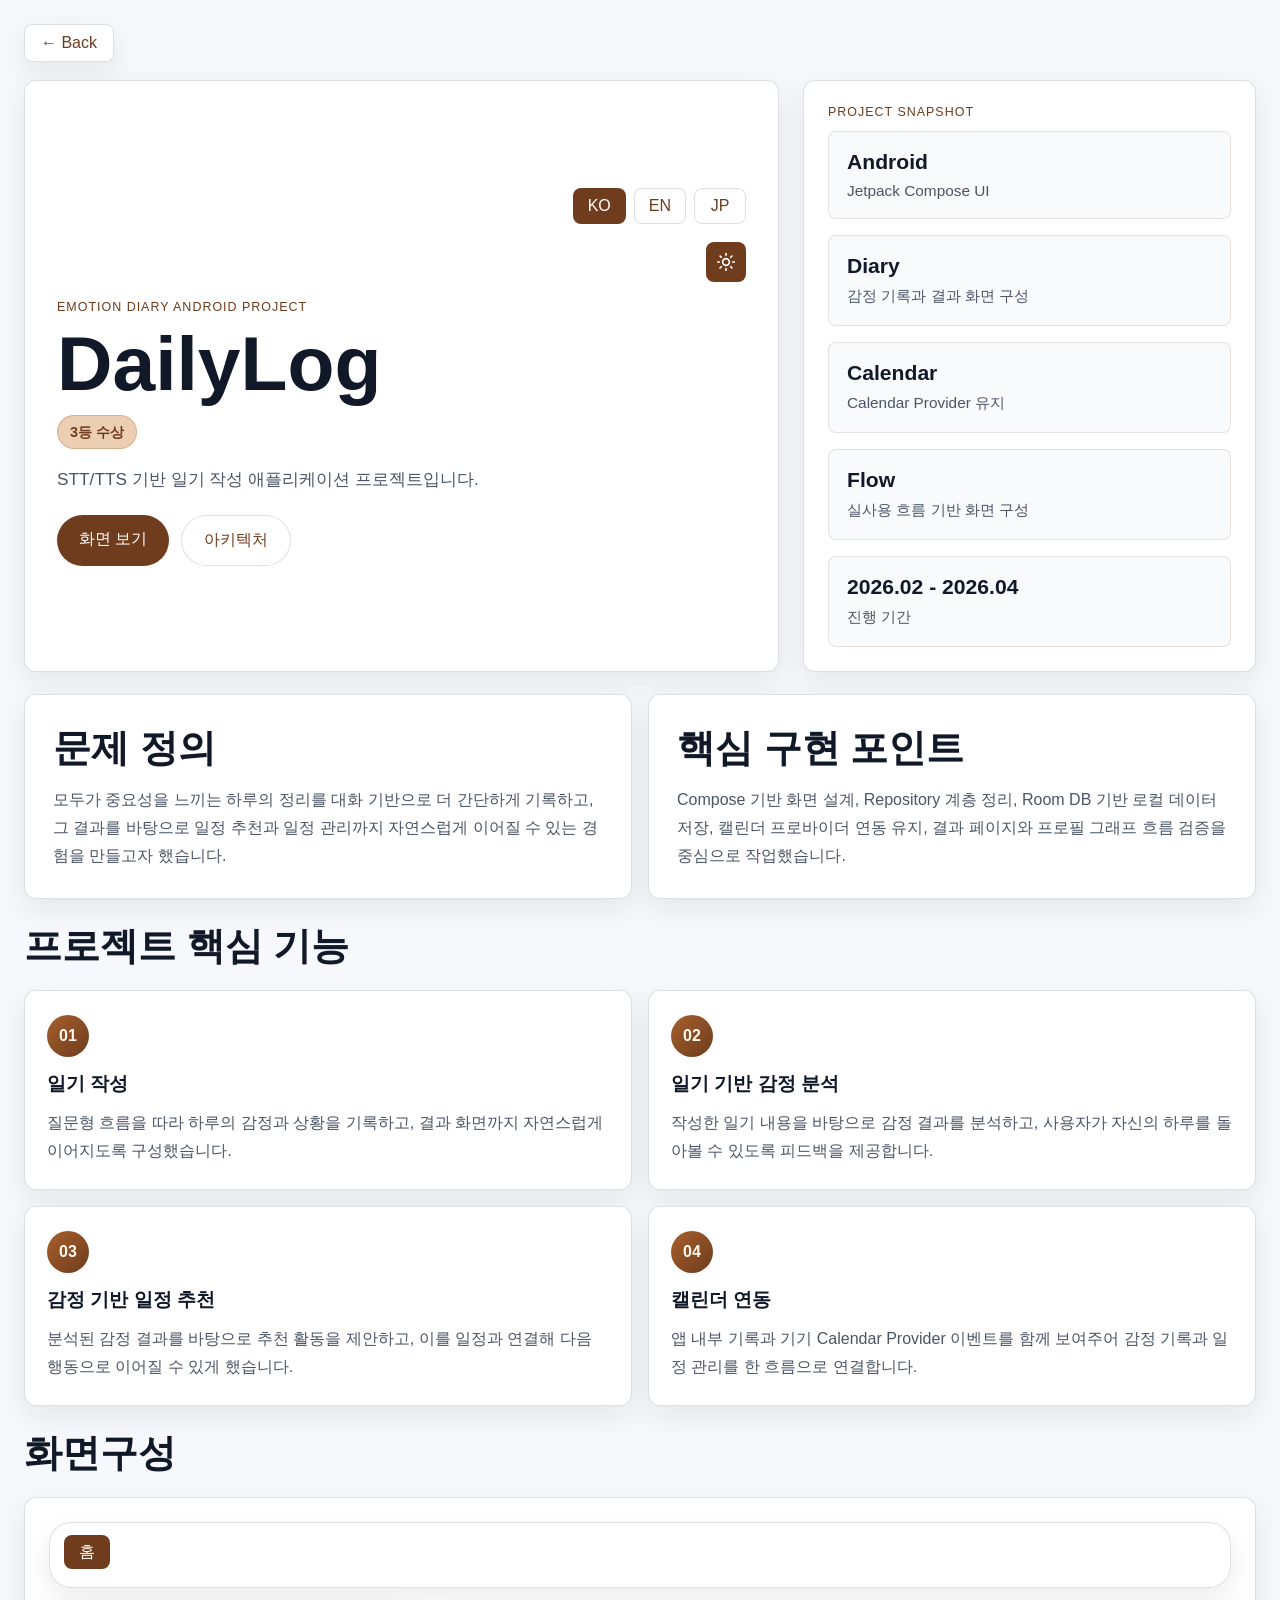
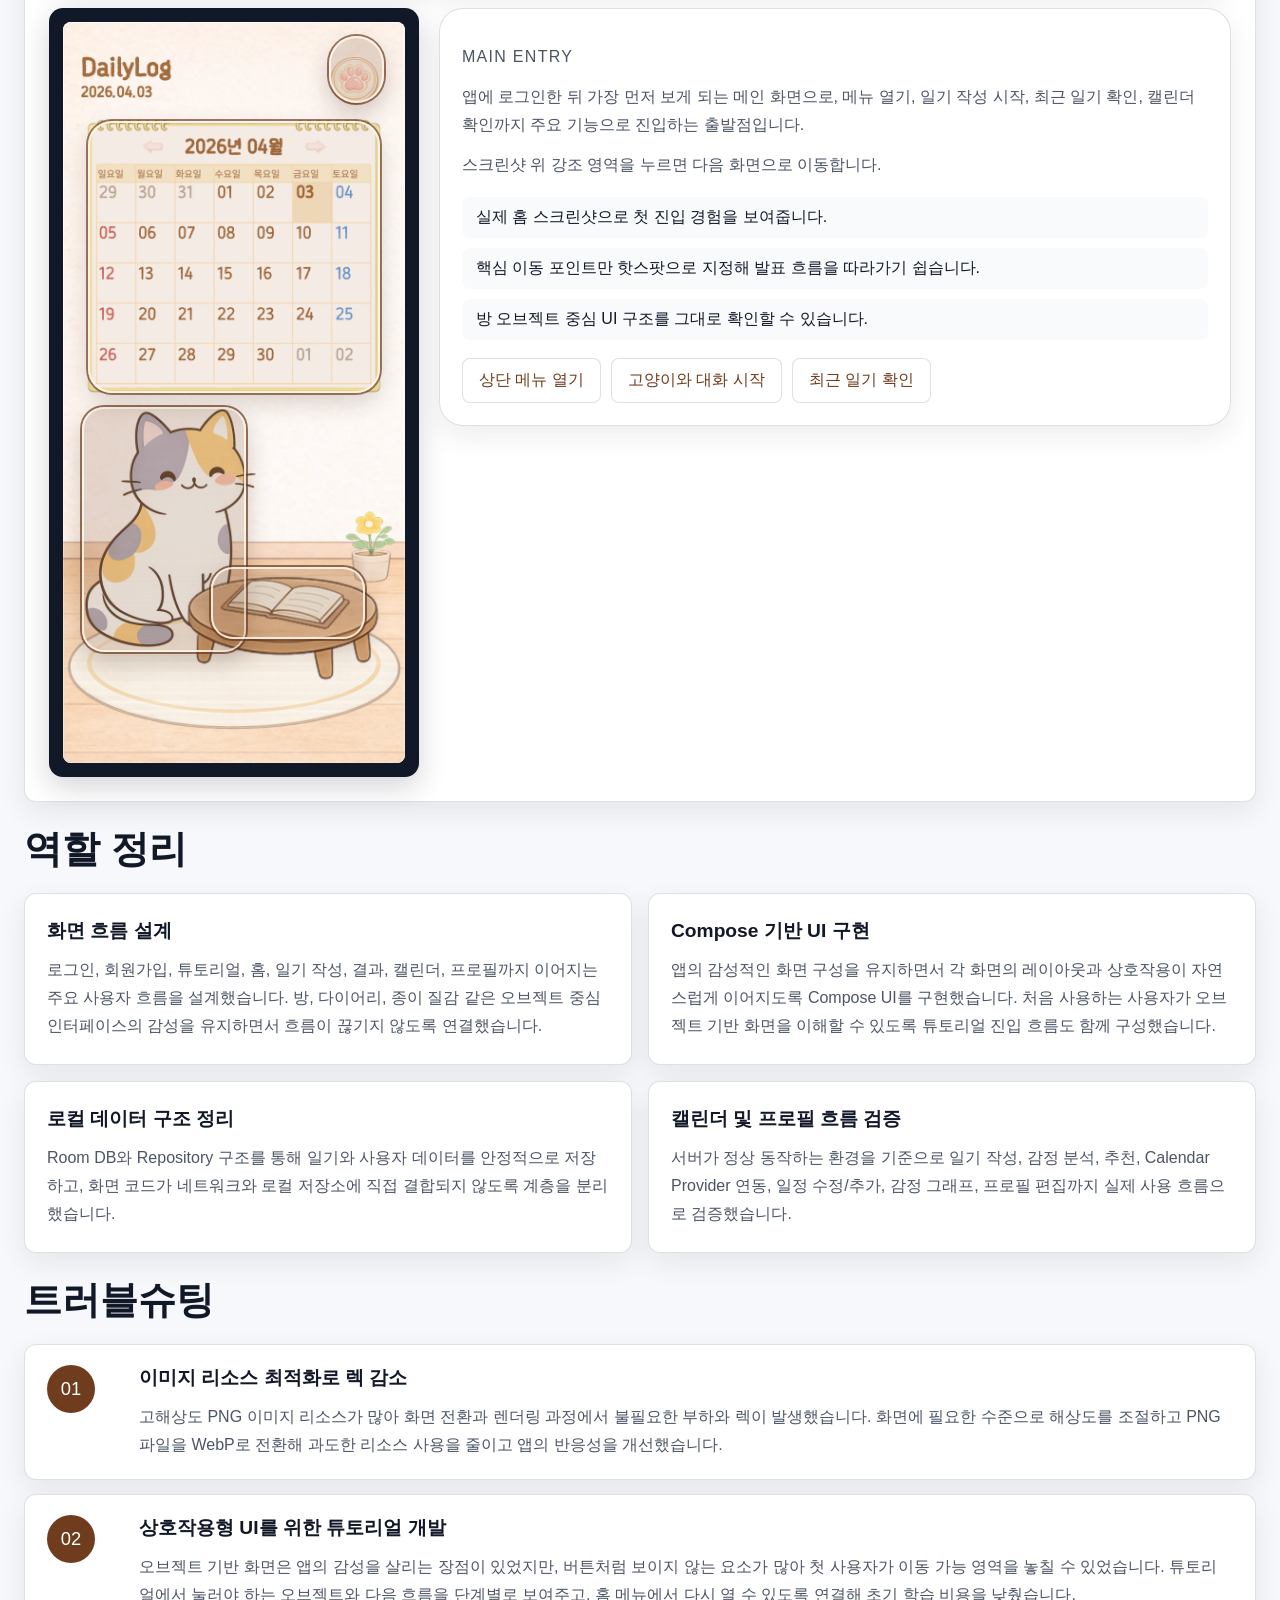
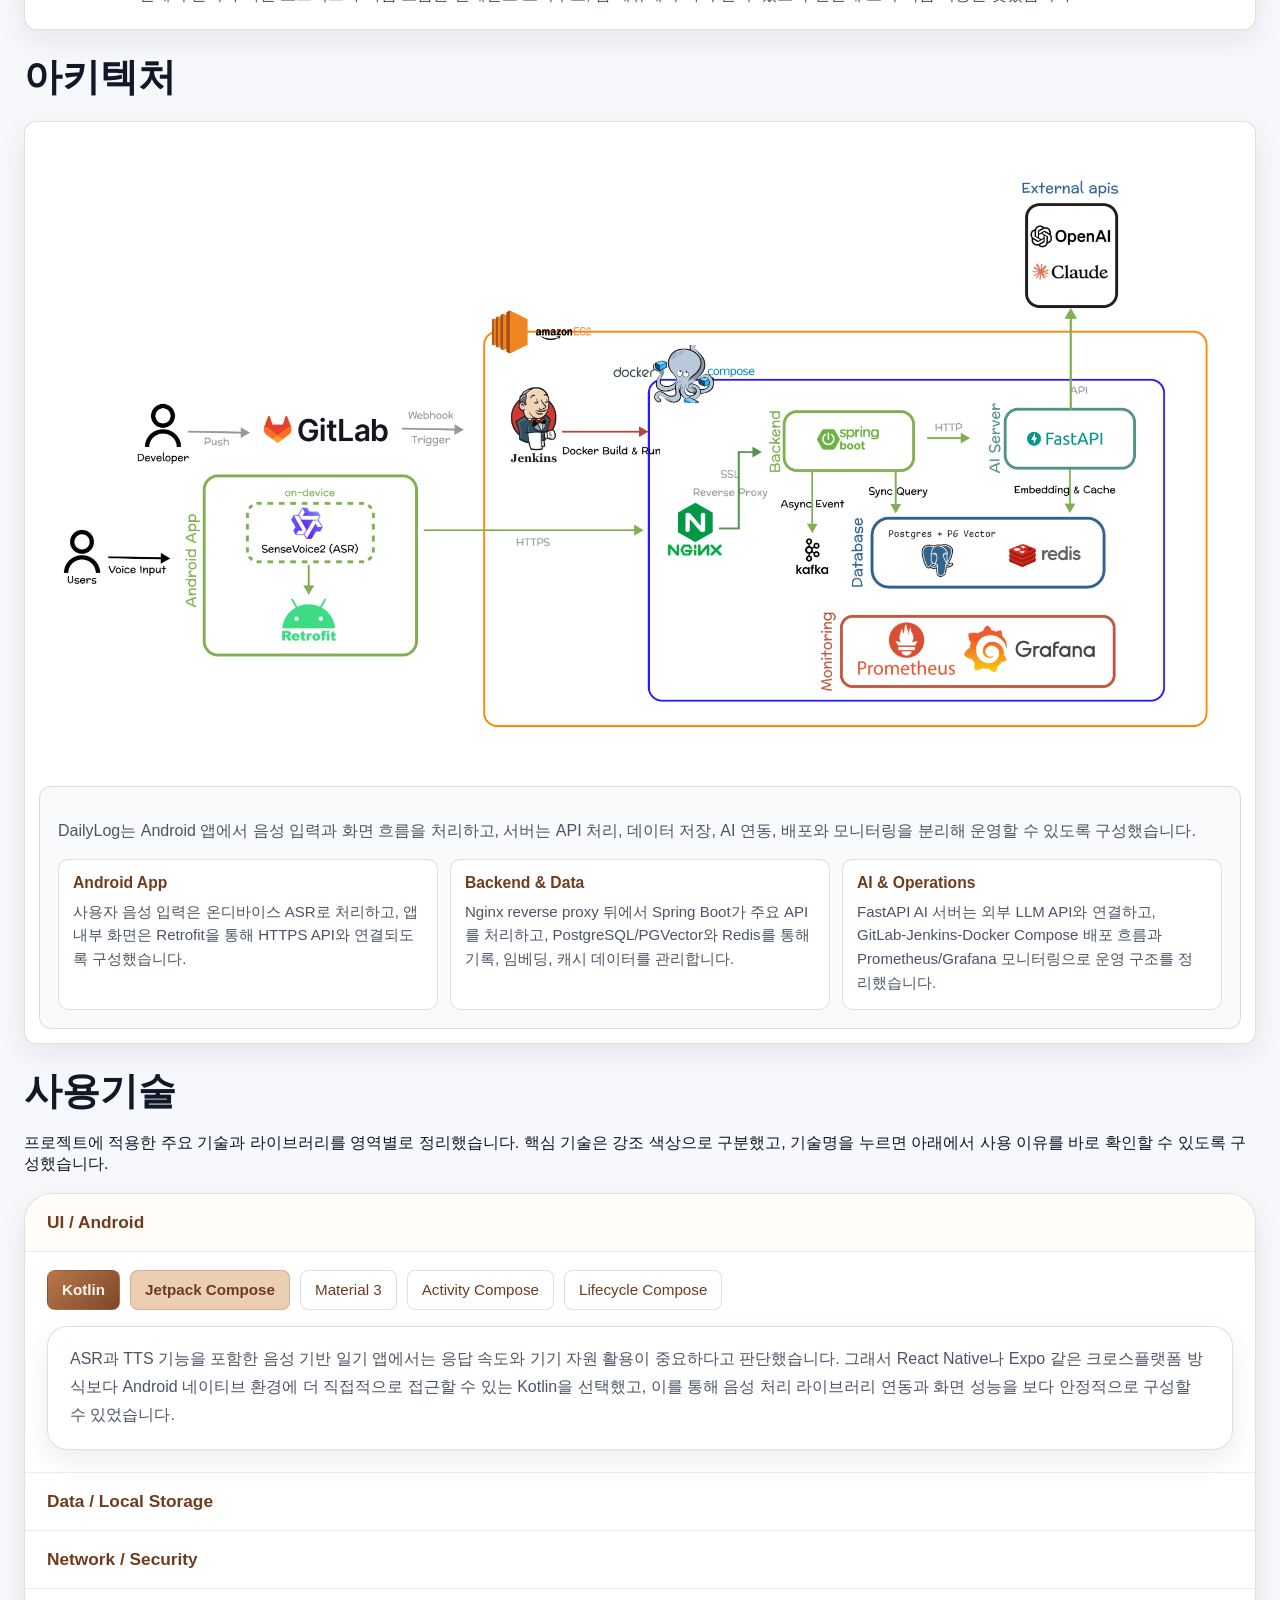
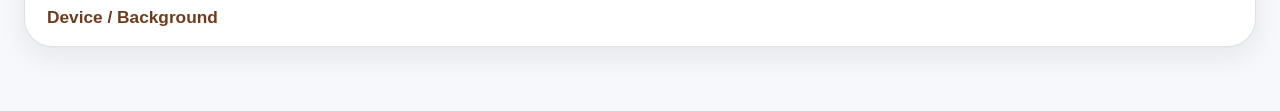
==== commit ee982110: "update" ====
--- a/dailylog-portfolio/index.html
+++ b/dailylog-portfolio/index.html
@@ -21,7 +21,7 @@
         </div>
         <p class="eyebrow">Emotion Diary Android Project</p>
         <h1>DailyLog</h1>
-        <span class="award-badge" id="dailylog-award-label">동메달 · 3등 수상</span>
+        <span class="award-badge" id="dailylog-award-label">3등 수상</span>
         <p class="hero-summary">
           STT/TTS 기반 일기 작성 애플리케이션 프로젝트입니다.
         </p>
